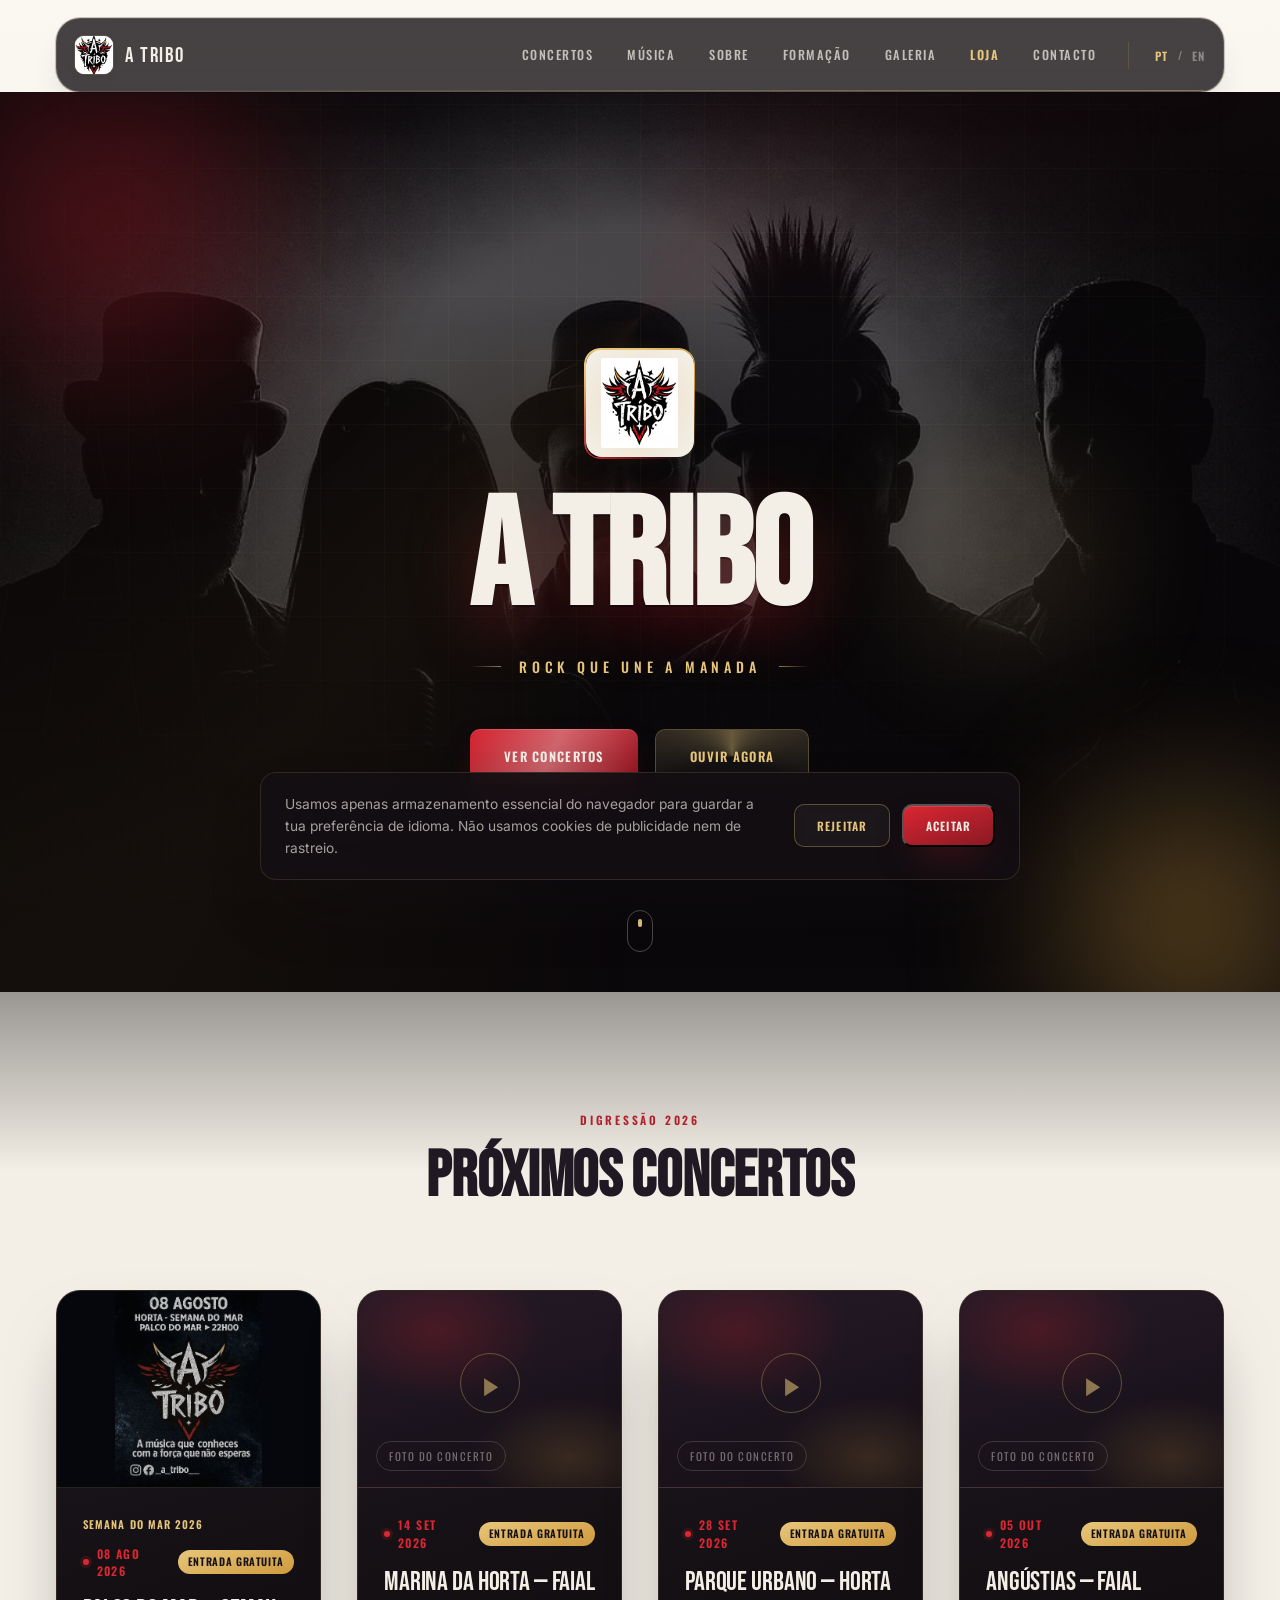
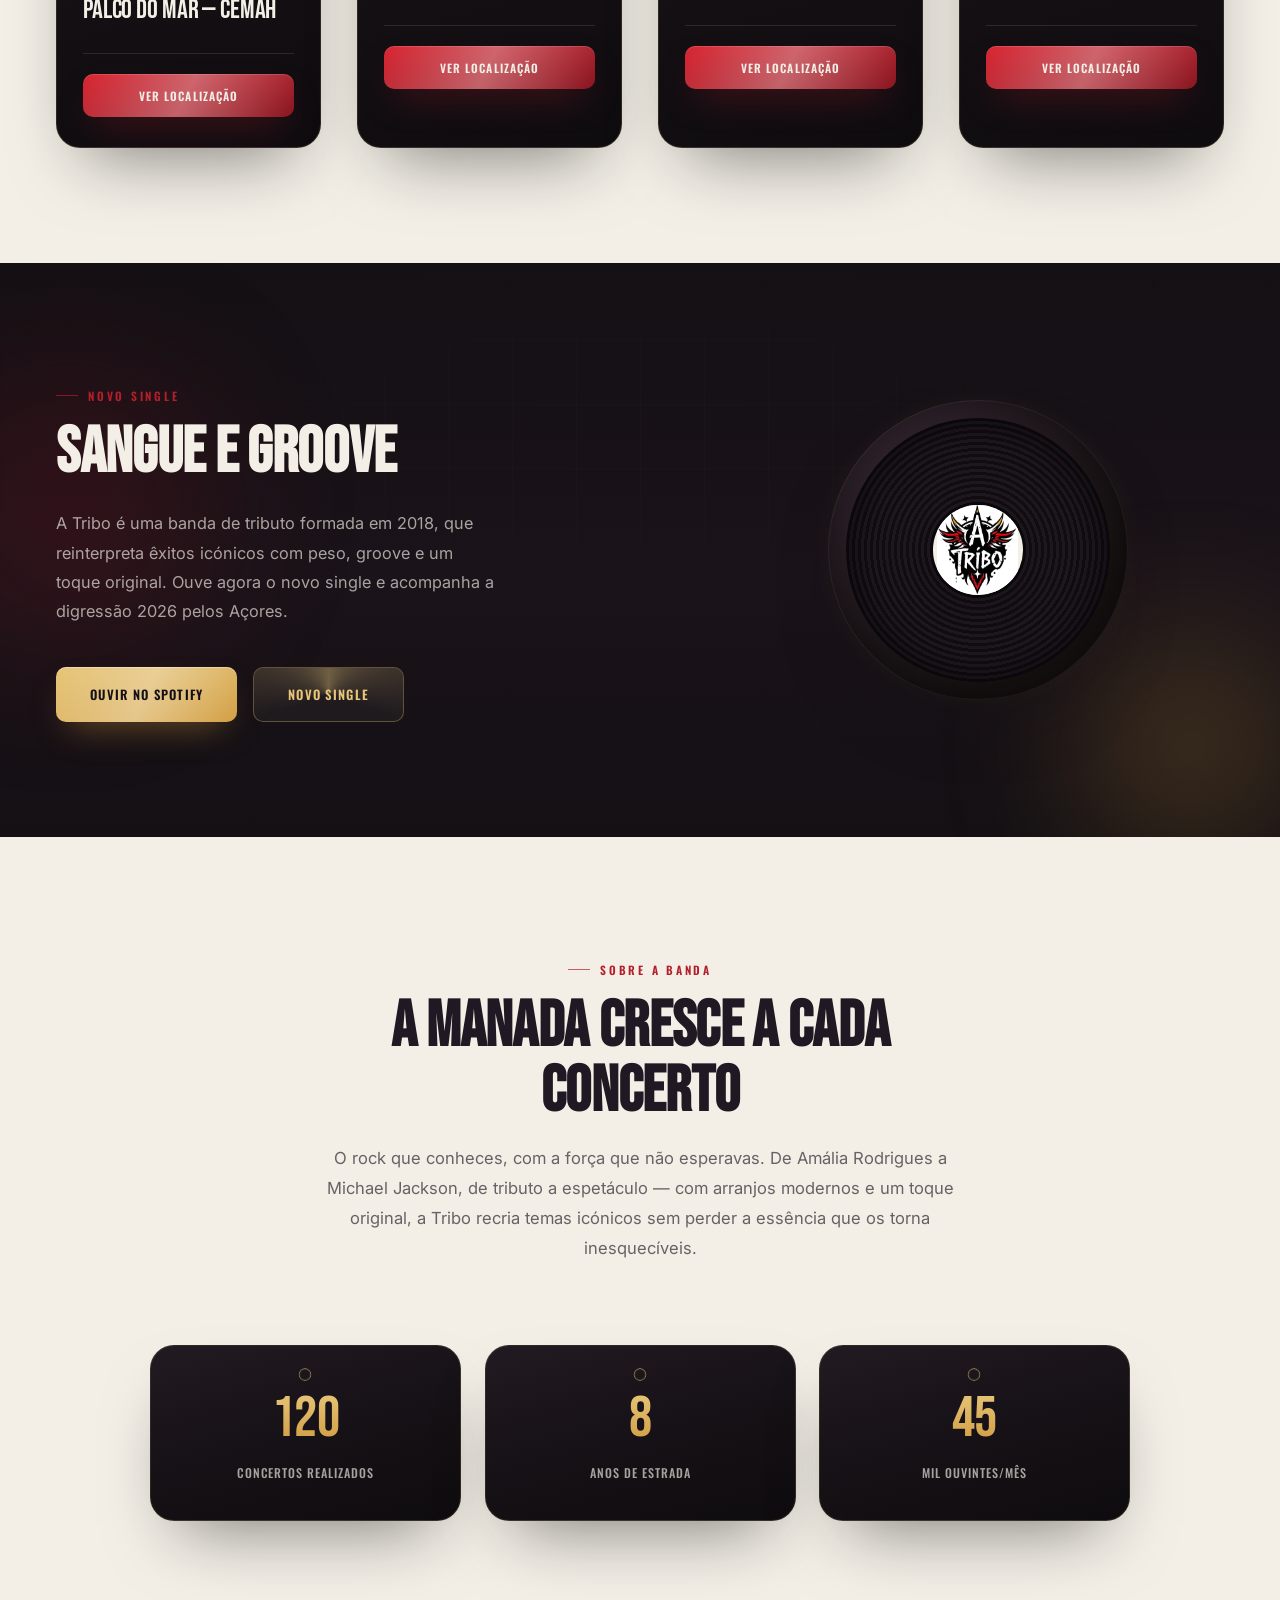
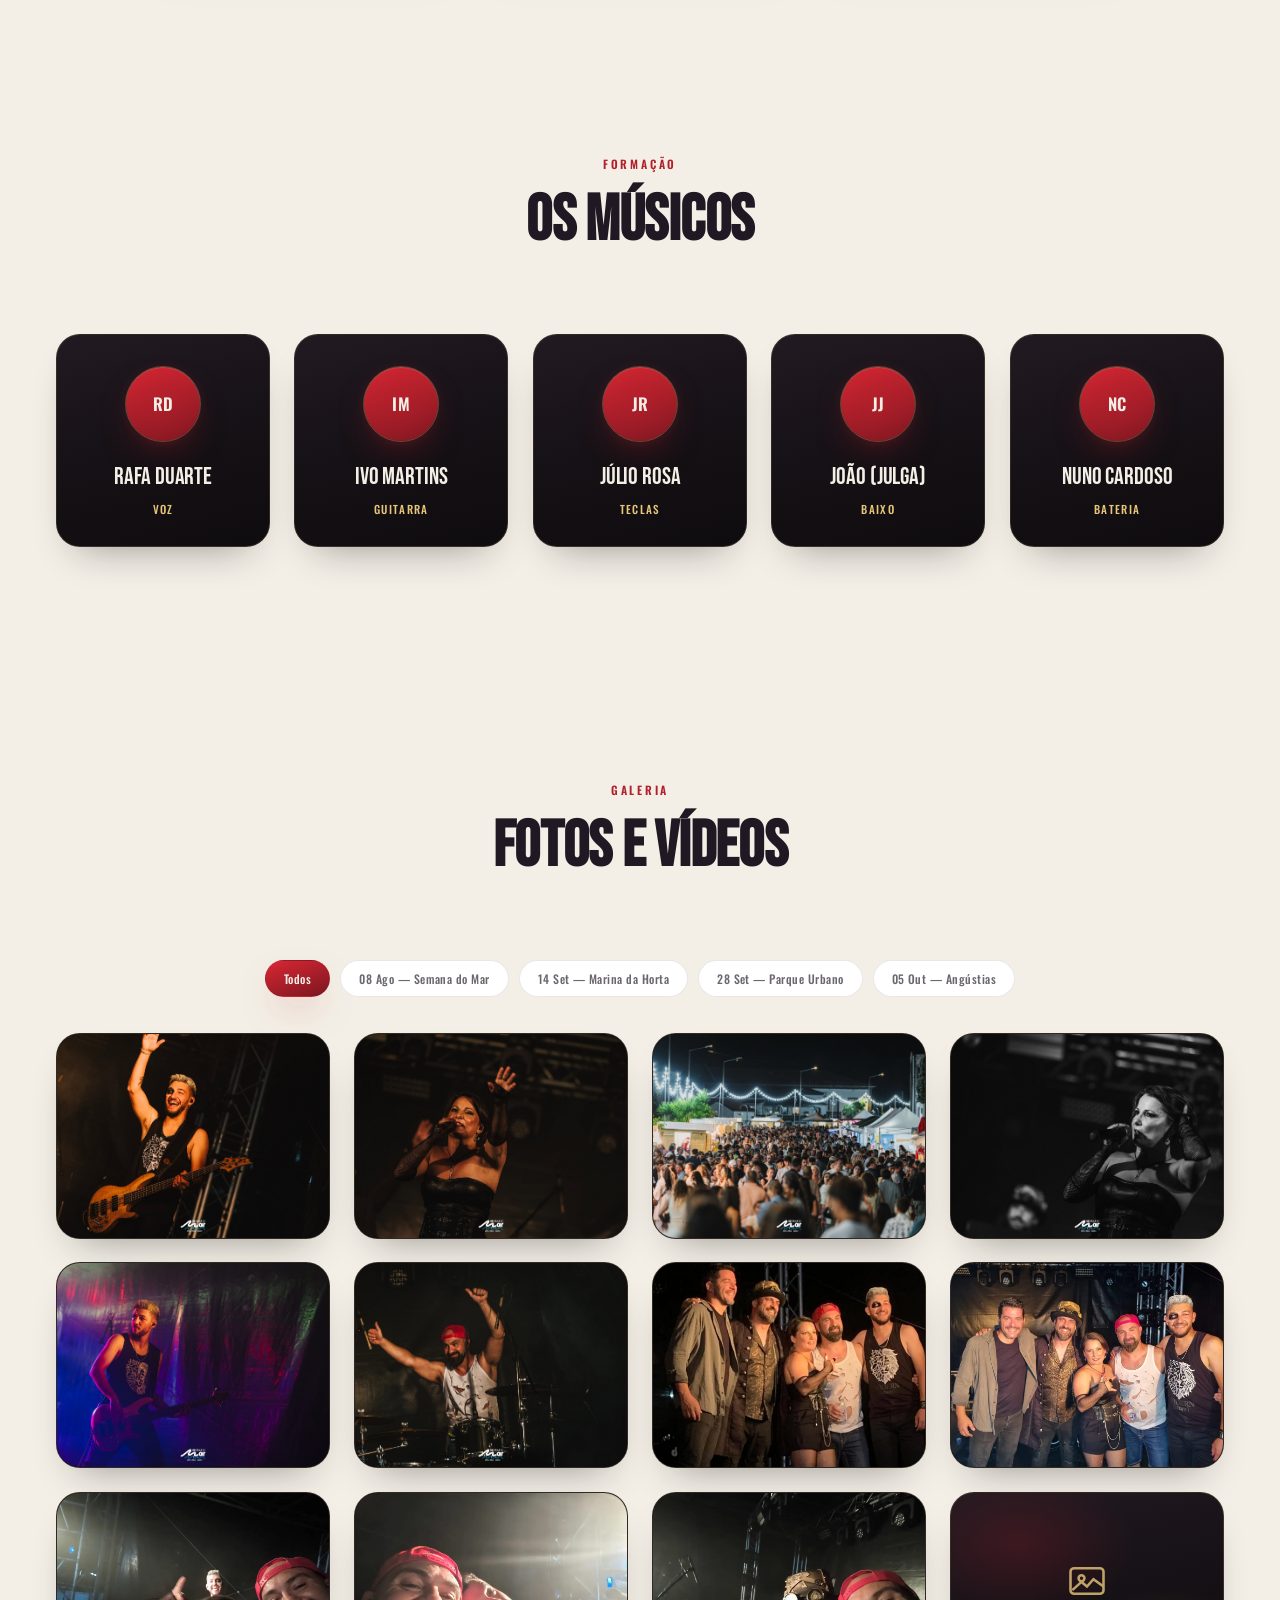
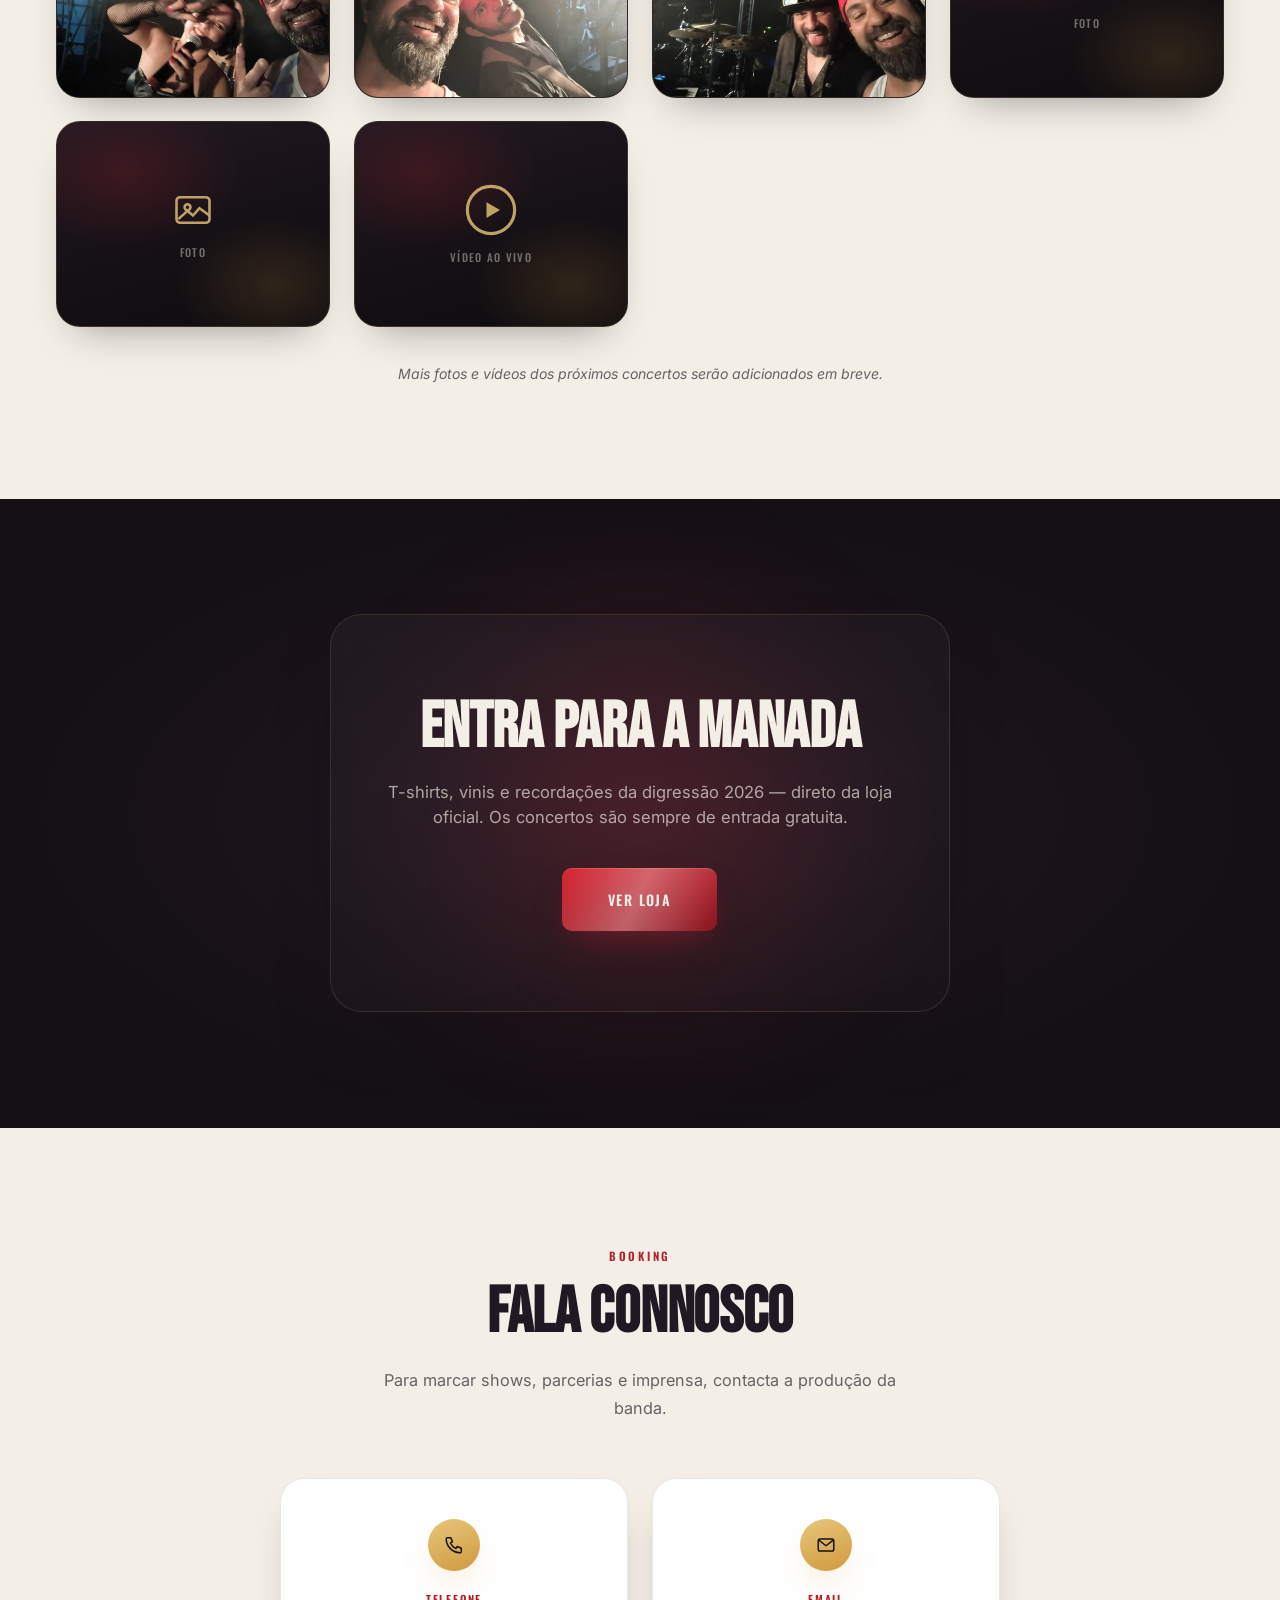
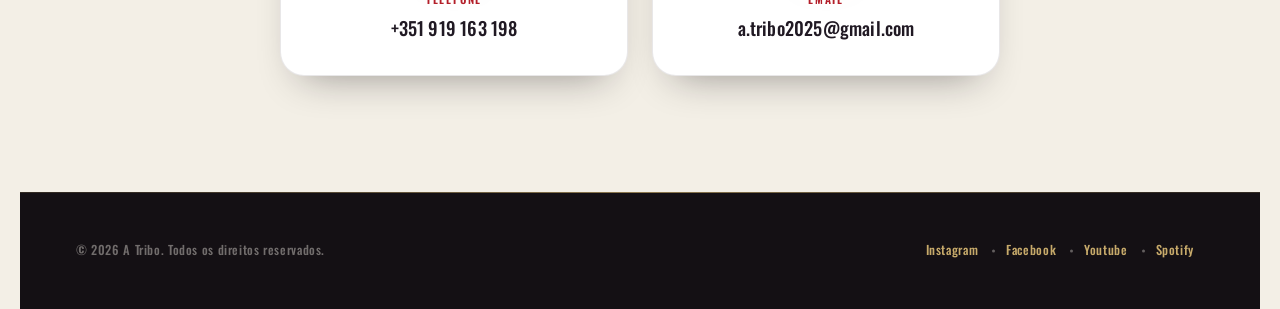
==== index.html @ 3b44be80 "Add band silhouette photo as hero background Cinematic backlit group shot layered behind the hero co" ====
<!DOCTYPE html>
<html lang="pt-PT">
<head>
<meta charset="UTF-8">
<meta name="viewport" content="width=device-width, initial-scale=1.0">
<title data-i18n="meta.title">A Tribo — Digressão 2026</title>
<link rel="preconnect" href="https://fonts.googleapis.com">
<link rel="preconnect" href="https://fonts.gstatic.com" crossorigin>
<link href="https://fonts.googleapis.com/css2?family=Bebas+Neue&family=Oswald:wght@400;500;600;700&family=Inter:wght@400;500;600&display=swap" rel="stylesheet">
<link rel="stylesheet" href="style.css">
</head>
<body>

<!-- global motion layers -->
<div class="mouse-light" id="mouseLight" aria-hidden="true"></div>
<div class="grain" aria-hidden="true"></div>

<a class="skip-link" href="#conteudo" data-i18n="skip.link">Saltar para o conteúdo</a>

<header class="nav-wrap">
  <nav class="nav glass" id="siteNav">
    <a class="nav-brand" href="#topo">
      <span class="nav-logo-frame"><img src="assets/logo.png" alt="A Tribo" class="nav-logo-img"></span>
      <span class="nav-brand-text">A TRIBO</span>
    </a>
    <div class="nav-right">
      <ul class="nav-links">
        <li><a href="#shows" data-i18n="nav.shows">Concertos</a></li>
        <li><a href="#musica" data-i18n="nav.music">Música</a></li>
        <li><a href="#sobre" data-i18n="nav.about">Sobre</a></li>
        <li><a href="#formacao" data-i18n="nav.band">Formação</a></li>
        <li><a href="#galeria" data-i18n="nav.gallery">Galeria</a></li>
        <li><a href="#loja" class="nav-loja" data-i18n="nav.shop">Loja</a></li>
        <li><a href="#contacto" data-i18n="nav.contact">Contacto</a></li>
      </ul>
      <div class="lang-switch" role="group" aria-label="Idioma / Language">
        <button type="button" class="lang-btn" data-lang="pt" aria-pressed="true">PT</button>
        <span class="lang-sep" aria-hidden="true">/</span>
        <button type="button" class="lang-btn" data-lang="en" aria-pressed="false">EN</button>
      </div>
    </div>
  </nav>
</header>

<main id="conteudo">

  <!-- HERO -->
  <section class="hero" id="topo">
    <div class="hero-bg" aria-hidden="true">
      <div class="hero-photo">
        <img src="assets/band-photo-hero.jpg" alt="">
      </div>
      <div class="orb orb-a"></div>
      <div class="orb orb-b"></div>
      <div class="orb orb-c"></div>
      <div class="hero-grid"></div>
      <div class="hero-rays"></div>
    </div>

    <div class="hero-content reveal" data-reveal="scale-blur">
      <div class="hero-logo-frame border-glow-rotating">
        <img src="assets/logo.png" alt="A Tribo" class="hero-logo-img floaty">
      </div>

      <h1 class="hero-title reveal" data-reveal="up" data-delay="1">A TRIBO</h1>
      <p class="hero-subtitle reveal" data-reveal="up" data-delay="2" data-i18n="hero.subtitle">ROCK QUE UNE A MANADA</p>

      <div class="hero-ctas reveal" data-reveal="up" data-delay="3">
        <a href="#shows" class="btn btn-primary">
          <span class="btn-label" data-i18n="hero.cta.shows">Ver Concertos</span>
          <span class="btn-shine" aria-hidden="true"></span>
        </a>
        <a href="#musica" class="btn btn-outline">
          <span class="btn-label" data-i18n="hero.cta.listen">Ouvir Agora</span>
          <span class="btn-border-anim" aria-hidden="true"></span>
        </a>
      </div>
    </div>

    <div class="scroll-cue" aria-hidden="true"><span></span></div>
  </section>

  <!-- SHOWS -->
  <section class="shows" id="shows">
    <div class="section-head reveal" data-reveal="up">
      <p class="eyebrow" data-i18n="shows.eyebrow">Digressão 2026</p>
      <h2 class="section-title" data-i18n="shows.title">Próximos Concertos</h2>
    </div>

    <div class="shows-grid">
      <article class="show-card spotlight-card border-glow-static reveal" data-reveal="up" data-delay="1">
        <div class="show-photo show-photo-poster">
          <img src="assets/gallery/cartaz-semana-do-mar.jpg" alt="Cartaz do concerto A Tribo — Semana do Mar 2026, 08 Agosto, Palco do Mar, Horta">
        </div>
        <div class="show-info">
          <p class="show-event">Semana do Mar 2026</p>
          <div class="show-meta">
            <p class="show-date" data-i18n="show0.date">08 AGO 2026</p>
            <span class="show-free" data-i18n="show.freeEntry">Entrada Gratuita</span>
          </div>
          <h3 class="show-venue">Palco do Mar — CEMAH</h3>
          <a href="#" class="btn btn-primary btn-small">
            <span class="btn-label" data-i18n="show.detailsButton">Ver Localização</span>
            <span class="btn-shine" aria-hidden="true"></span>
          </a>
        </div>
      </article>

      <article class="show-card spotlight-card border-glow-static reveal" data-reveal="up" data-delay="2">
        <div class="show-photo"><span data-i18n="show.photoLabel">Foto do Concerto</span></div>
        <div class="show-info">
          <div class="show-meta">
            <p class="show-date" data-i18n="show1.date">14 SET 2026</p>
            <span class="show-free" data-i18n="show.freeEntry">Entrada Gratuita</span>
          </div>
          <h3 class="show-venue">Marina da Horta — Faial</h3>
          <a href="#" class="btn btn-primary btn-small">
            <span class="btn-label" data-i18n="show.detailsButton">Ver Localização</span>
            <span class="btn-shine" aria-hidden="true"></span>
          </a>
        </div>
      </article>

      <article class="show-card spotlight-card border-glow-static reveal" data-reveal="up" data-delay="3">
        <div class="show-photo"><span data-i18n="show.photoLabel">Foto do Concerto</span></div>
        <div class="show-info">
          <div class="show-meta">
            <p class="show-date" data-i18n="show2.date">28 SET 2026</p>
            <span class="show-free" data-i18n="show.freeEntry">Entrada Gratuita</span>
          </div>
          <h3 class="show-venue">Parque Urbano — Horta</h3>
          <a href="#" class="btn btn-primary btn-small">
            <span class="btn-label" data-i18n="show.detailsButton">Ver Localização</span>
            <span class="btn-shine" aria-hidden="true"></span>
          </a>
        </div>
      </article>

      <article class="show-card spotlight-card border-glow-static reveal" data-reveal="up" data-delay="1">
        <div class="show-photo"><span data-i18n="show.photoLabel">Foto do Concerto</span></div>
        <div class="show-info">
          <div class="show-meta">
            <p class="show-date" data-i18n="show3.date">05 OUT 2026</p>
            <span class="show-free" data-i18n="show.freeEntry">Entrada Gratuita</span>
          </div>
          <h3 class="show-venue">Angústias — Faial</h3>
          <a href="#" class="btn btn-primary btn-small">
            <span class="btn-label" data-i18n="show.detailsButton">Ver Localização</span>
            <span class="btn-shine" aria-hidden="true"></span>
          </a>
        </div>
      </article>
    </div>
  </section>

  <!-- MÚSICA / SOBRE -->
  <section class="feature-dark" id="musica">
    <div class="feature-bg" aria-hidden="true">
      <div class="orb orb-d"></div>
      <div class="orb orb-e"></div>
      <div class="hero-grid faint"></div>
    </div>

    <div class="feature-grid">
      <div class="feature-copy reveal" data-reveal="left">
        <p class="eyebrow" data-i18n="feature.eyebrow">Novo Single</p>
        <h2 class="section-title light">Sangue e Groove</h2>
        <p class="feature-text" data-i18n="feature.text">A Tribo é uma banda de tributo formada em 2018, que reinterpreta êxitos icónicos com peso, groove e um toque original. Ouve agora o novo single e acompanha a digressão 2026 pelos Açores.</p>
        <div class="feature-ctas">
          <a href="#" class="btn btn-gold">
            <span class="btn-label" data-i18n="feature.cta.spotify">Ouvir no Spotify</span>
            <span class="btn-shine" aria-hidden="true"></span>
          </a>
          <a href="#" class="btn btn-outline">
            <span class="btn-label" data-i18n="feature.cta.single">Novo Single</span>
            <span class="btn-border-anim" aria-hidden="true"></span>
          </a>
        </div>
      </div>

      <div class="feature-visual reveal" data-reveal="right">
        <div class="vinyl-frame border-glow-rotating spotlight-card">
          <div class="vinyl" aria-hidden="true">
            <div class="vinyl-groove"></div>
            <div class="vinyl-label"><img src="assets/logo.png" alt=""></div>
          </div>
        </div>
      </div>
    </div>
  </section>

  <!-- SOBRE -->
  <section class="about" id="sobre">
    <div class="about-inner reveal" data-reveal="up">
      <p class="eyebrow" data-i18n="about.eyebrow">Sobre a banda</p>
      <h2 class="section-title" data-i18n="about.title">A manada cresce a cada concerto</h2>
      <p class="about-text" data-i18n="about.text">O rock que conheces, com a força que não esperavas. De Amália Rodrigues a Michael Jackson, de tributo a espetáculo — com arranjos modernos e um toque original, a Tribo recria temas icónicos sem perder a essência que os torna inesquecíveis.</p>
    </div>

    <div class="stats-grid">
      <div class="stat-card spotlight-card border-glow-static reveal" data-reveal="up" data-delay="1">
        <span class="stat-num" data-count="120">0</span>
        <span class="stat-label" data-i18n="stat1.label">Concertos realizados</span>
      </div>
      <div class="stat-card spotlight-card border-glow-static reveal" data-reveal="up" data-delay="2">
        <span class="stat-num" data-count="8">0</span>
        <span class="stat-label" data-i18n="stat2.label">Anos de estrada</span>
      </div>
      <div class="stat-card spotlight-card border-glow-static reveal" data-reveal="up" data-delay="3">
        <span class="stat-num" data-count="45">0</span>
        <span class="stat-label" data-i18n="stat3.label">Mil ouvintes/mês</span>
      </div>
    </div>
  </section>

  <!-- FORMAÇÃO -->
  <section class="band" id="formacao">
    <div class="section-head reveal" data-reveal="up">
      <p class="eyebrow" data-i18n="band.eyebrow">Formação</p>
      <h2 class="section-title" data-i18n="band.title">Os Músicos</h2>
    </div>

    <div class="band-grid">
      <article class="member-card spotlight-card border-glow-static reveal" data-reveal="up" data-delay="1">
        <div class="member-avatar"><span>RD</span></div>
        <h3 class="member-name">Rafa Duarte</h3>
        <p class="member-role" data-i18n="member1.role">Voz</p>
      </article>

      <article class="member-card spotlight-card border-glow-static reveal" data-reveal="up" data-delay="2">
        <div class="member-avatar"><span>IM</span></div>
        <h3 class="member-name">Ivo Martins</h3>
        <p class="member-role" data-i18n="member2.role">Guitarra</p>
      </article>

      <article class="member-card spotlight-card border-glow-static reveal" data-reveal="up" data-delay="3">
        <div class="member-avatar"><span>JR</span></div>
        <h3 class="member-name">Júlio Rosa</h3>
        <p class="member-role" data-i18n="member3.role">Teclas</p>
      </article>

      <article class="member-card spotlight-card border-glow-static reveal" data-reveal="up" data-delay="1">
        <div class="member-avatar"><span>JJ</span></div>
        <h3 class="member-name">João (Julga)</h3>
        <p class="member-role" data-i18n="member4.role">Baixo</p>
      </article>

      <article class="member-card spotlight-card border-glow-static reveal" data-reveal="up" data-delay="2">
        <div class="member-avatar"><span>NC</span></div>
        <h3 class="member-name">Nuno Cardoso</h3>
        <p class="member-role" data-i18n="member5.role">Bateria</p>
      </article>
    </div>
  </section>

  <!-- GALERIA -->
  <section class="media" id="galeria">
    <div class="section-head reveal" data-reveal="up">
      <p class="eyebrow" data-i18n="media.eyebrow">Galeria</p>
      <h2 class="section-title" data-i18n="media.title">Fotos e Vídeos</h2>
    </div>

    <div class="media-filters reveal" data-reveal="up" role="group" aria-label="Filtrar galeria">
      <button type="button" class="media-filter-btn is-active" data-filter="all" data-i18n="media.filter.all">Todos</button>
      <button type="button" class="media-filter-btn" data-filter="show0" data-i18n="media.filter.show0">08 Ago — Semana do Mar</button>
      <button type="button" class="media-filter-btn" data-filter="show1" data-i18n="media.filter.show1">14 Set — Marina da Horta</button>
      <button type="button" class="media-filter-btn" data-filter="show2" data-i18n="media.filter.show2">28 Set — Parque Urbano</button>
      <button type="button" class="media-filter-btn" data-filter="show3" data-i18n="media.filter.show3">05 Out — Angústias</button>
    </div>

    <div class="media-grid">
      <div class="media-tile media-tile-photo spotlight-card border-glow-static reveal" data-reveal="up" data-delay="1" data-show="show0">
        <img src="assets/gallery/semana-do-mar-01-baixista.jpg" alt="Baixista da Tribo ao vivo na Semana do Mar 2026" loading="lazy">
      </div>

      <div class="media-tile media-tile-photo spotlight-card border-glow-static reveal" data-reveal="up" data-delay="2" data-show="show0">
        <img src="assets/gallery/semana-do-mar-02-vocalista.jpg" alt="Vocalista da Tribo ao vivo na Semana do Mar 2026" loading="lazy">
      </div>

      <div class="media-tile media-tile-photo spotlight-card border-glow-static reveal" data-reveal="up" data-delay="3" data-show="show0">
        <img src="assets/gallery/semana-do-mar-03-publico.jpg" alt="Público na Semana do Mar 2026, Horta, Faial" loading="lazy">
      </div>

      <div class="media-tile media-tile-photo spotlight-card border-glow-static reveal" data-reveal="up" data-delay="1" data-show="show0">
        <img src="assets/gallery/semana-do-mar-04-vocalista-pb.jpg" alt="Vocalista da Tribo, preto e branco, Semana do Mar 2026" loading="lazy">
      </div>

      <div class="media-tile media-tile-photo spotlight-card border-glow-static reveal" data-reveal="up" data-delay="2" data-show="show0">
        <img src="assets/gallery/semana-do-mar-05-baixista-luzes.jpg" alt="Baixista da Tribo sob luzes coloridas, Semana do Mar 2026" loading="lazy">
      </div>

      <div class="media-tile media-tile-photo spotlight-card border-glow-static reveal" data-reveal="up" data-delay="3" data-show="show0">
        <img src="assets/gallery/semana-do-mar-06-baterista.jpg" alt="Baterista da Tribo ao vivo na Semana do Mar 2026" loading="lazy">
      </div>

      <div class="media-tile media-tile-photo spotlight-card border-glow-static reveal" data-reveal="up" data-delay="1" data-show="show0">
        <img src="assets/gallery/semana-do-mar-07-grupo-1.jpg" alt="A Tribo em grupo no palco, Semana do Mar 2026" loading="lazy">
      </div>

      <div class="media-tile media-tile-photo spotlight-card border-glow-static reveal" data-reveal="up" data-delay="2" data-show="show0">
        <img src="assets/gallery/semana-do-mar-08-grupo-2.jpg" alt="A Tribo em grupo nos bastidores, Semana do Mar 2026" loading="lazy">
      </div>

      <div class="media-tile media-tile-photo spotlight-card border-glow-static reveal" data-reveal="up" data-delay="3" data-show="show0">
        <img src="assets/gallery/semana-do-mar-09-selfie-vocal.jpg" alt="Selfie com a vocalista da Tribo, Semana do Mar 2026" loading="lazy">
      </div>

      <div class="media-tile media-tile-photo spotlight-card border-glow-static reveal" data-reveal="up" data-delay="1" data-show="show0">
        <img src="assets/gallery/semana-do-mar-10-bastidores-1.jpg" alt="Bastidores da Tribo, Semana do Mar 2026" loading="lazy">
      </div>

      <div class="media-tile media-tile-photo spotlight-card border-glow-static reveal" data-reveal="up" data-delay="2" data-show="show0">
        <img src="assets/gallery/semana-do-mar-11-bastidores-2.jpg" alt="Bastidores da Tribo, Semana do Mar 2026" loading="lazy">
      </div>

      <div class="media-tile spotlight-card border-glow-static reveal" data-reveal="up" data-delay="3" data-show="show1">
        <div class="media-icon" aria-hidden="true">
          <svg viewBox="0 0 24 24" fill="none" stroke="currentColor" stroke-width="1.4"><rect x="3" y="5" width="18" height="14" rx="2"/><circle cx="9" cy="10.5" r="1.6"/><path d="m4 17 5-4.5 3 2.5 3.5-4L21 15"/></svg>
        </div>
        <span class="media-label" data-i18n="media.photoLabel">Foto</span>
      </div>

      <div class="media-tile spotlight-card border-glow-static reveal" data-reveal="up" data-delay="1" data-show="show2">
        <div class="media-icon" aria-hidden="true">
          <svg viewBox="0 0 24 24" fill="none" stroke="currentColor" stroke-width="1.4"><rect x="3" y="5" width="18" height="14" rx="2"/><circle cx="9" cy="10.5" r="1.6"/><path d="m4 17 5-4.5 3 2.5 3.5-4L21 15"/></svg>
        </div>
        <span class="media-label" data-i18n="media.photoLabel">Foto</span>
      </div>

      <div class="media-tile media-tile-video spotlight-card border-glow-static reveal" data-reveal="up" data-delay="2" data-show="show3">
        <div class="media-icon" aria-hidden="true">
          <svg viewBox="0 0 24 24" fill="none"><circle cx="12" cy="12" r="10.5" stroke="currentColor" stroke-width="1.4"/><path d="M10 8.5v7l6-3.5-6-3.5z" fill="currentColor"/></svg>
        </div>
        <span class="media-label" data-i18n="media.videoLabel">Vídeo ao vivo</span>
      </div>
    </div>

    <p class="media-empty" data-i18n="media.empty" hidden>Ainda não há fotos ou vídeos nesta categoria.</p>
    <p class="media-hint" data-i18n="media.hint">Espaço reservado para fotos e vídeos dos concertos — conteúdo a adicionar em breve.</p>
  </section>

  <div class="lightbox" id="lightbox" role="dialog" aria-modal="true" aria-label="Foto ampliada" hidden>
    <button type="button" class="lightbox-close" id="lightboxClose" data-i18n-aria="lightbox.close" aria-label="Fechar">
      <svg viewBox="0 0 24 24" fill="none" stroke="currentColor" stroke-width="1.8" stroke-linecap="round"><path d="M5 5l14 14M19 5L5 19"/></svg>
    </button>
    <button type="button" class="lightbox-nav lightbox-prev" id="lightboxPrev" data-i18n-aria="lightbox.prev" aria-label="Foto anterior">
      <svg viewBox="0 0 24 24" fill="none" stroke="currentColor" stroke-width="1.8" stroke-linecap="round" stroke-linejoin="round"><path d="M15 5l-7 7 7 7"/></svg>
    </button>
    <div class="lightbox-frame">
      <img src="" alt="" id="lightboxImg">
      <p class="lightbox-caption" id="lightboxCaption"></p>
    </div>
    <button type="button" class="lightbox-nav lightbox-next" id="lightboxNext" data-i18n-aria="lightbox.next" aria-label="Foto seguinte">
      <svg viewBox="0 0 24 24" fill="none" stroke="currentColor" stroke-width="1.8" stroke-linecap="round" stroke-linejoin="round"><path d="M9 5l7 7-7 7"/></svg>
    </button>
  </div>

  <!-- LOJA / CTA final -->
  <section class="cta-final" id="loja">
    <div class="cta-bg" aria-hidden="true">
      <div class="orb orb-f"></div>
    </div>
    <div class="cta-content reveal" data-reveal="scale-blur">
      <h2 class="section-title light" data-i18n="cta.title">Entra para a manada</h2>
      <p class="cta-text" data-i18n="cta.text">T-shirts, vinis e recordações da digressão 2026 — direto da loja oficial. Os concertos são sempre de entrada gratuita.</p>
      <a href="#" class="btn btn-primary btn-large">
        <span class="btn-label" data-i18n="cta.button">Ver Loja</span>
        <span class="btn-shine" aria-hidden="true"></span>
      </a>
    </div>
  </section>

  <!-- CONTACTO / BOOKING -->
  <section class="contact" id="contacto">
    <div class="contact-inner reveal" data-reveal="up">
      <p class="eyebrow" data-i18n="contact.eyebrow">Booking</p>
      <h2 class="section-title" data-i18n="contact.title">Fala connosco</h2>
      <p class="contact-text" data-i18n="contact.text">Para marcar shows, parcerias e imprensa, contacta a produção da banda.</p>
    </div>

    <div class="contact-grid">
      <a href="tel:+351919163198" class="contact-card spotlight-card border-glow-static reveal" data-reveal="up" data-delay="1">
        <span class="contact-icon" aria-hidden="true">
          <svg viewBox="0 0 24 24" fill="none" stroke="currentColor" stroke-width="1.6" stroke-linecap="round" stroke-linejoin="round"><path d="M5 4h3.5l1.8 4.3-2.2 1.6a11.5 11.5 0 0 0 5.9 5.9l1.6-2.2L20 15.5V19a1.5 1.5 0 0 1-1.6 1.5A15.5 15.5 0 0 1 3.5 5.6 1.5 1.5 0 0 1 5 4z"/></svg>
        </span>
        <span class="contact-label" data-i18n="contact.phoneLabel">Telefone</span>
        <span class="contact-value">+351 919 163 198</span>
      </a>

      <a href="mailto:a.tribo2025@gmail.com" class="contact-card spotlight-card border-glow-static reveal" data-reveal="up" data-delay="2">
        <span class="contact-icon" aria-hidden="true">
          <svg viewBox="0 0 24 24" fill="none" stroke="currentColor" stroke-width="1.6" stroke-linecap="round" stroke-linejoin="round"><rect x="3.5" y="5.5" width="17" height="13" rx="2"/><path d="m4.5 7 7.5 5.8L19.5 7"/></svg>
        </span>
        <span class="contact-label" data-i18n="contact.emailLabel">Email</span>
        <span class="contact-value">a.tribo2025@gmail.com</span>
      </a>
    </div>
  </section>

</main>

<footer class="site-footer">
  <p data-i18n="footer.rights">© 2026 A Tribo. Todos os direitos reservados.</p>
  <div class="footer-links">
    <a href="https://www.instagram.com/_a_tribo__/" target="_blank" rel="noopener noreferrer">Instagram</a>
    <a href="https://www.facebook.com/profile.php?id=61577546608169" target="_blank" rel="noopener noreferrer">Facebook</a>
    <a href="#">Youtube</a>
    <a href="#">Spotify</a>
  </div>
</footer>

<div class="cookie-banner" id="cookieBanner" role="dialog" aria-live="polite" aria-label="Cookies" hidden>
  <p class="cookie-text" data-i18n="cookie.text">Usamos apenas armazenamento essencial do navegador para guardar a tua preferência de idioma. Não usamos cookies de publicidade nem de rastreio.</p>
  <div class="cookie-actions">
    <button type="button" class="btn btn-outline cookie-btn cookie-reject" data-i18n="cookie.reject">Rejeitar</button>
    <button type="button" class="btn btn-primary cookie-btn cookie-accept" data-i18n="cookie.accept">Aceitar</button>
  </div>
</div>

<script src="script.js"></script>
</body>
</html>
---- style.css ----
/* ============================================================
   A TRIBO — design tokens
   Direção visual: rock premium editorial — tensão tipográfica,
   superfícies em camadas, paleta de marca aplicada com critério.
   ============================================================ */
:root{
  /* brand */
  --preto-tinta: #141014;
  --preto-tinta-2: #1b141b;
  --preto-tinta-3: #221a22;
  --vermelho-sangue: #B31F2A;
  --vermelho-sangue-2: #d92733;
  --vermelho-escuro: #7A1620;
  --dourado: #CF9A3E;
  --dourado-claro: #E7C67A;
  --branco-osso: #F3EFE6;
  --branco-osso-2: #FBF8F2;

  /* surfaces */
  --ink: #17111a;
  --ink-soft: rgba(243,239,230,.66);
  --ink-faint: rgba(243,239,230,.42);
  --paper: var(--branco-osso);
  --paper-card: #FFFFFF;
  --paper-ink: #201923;
  --paper-ink-soft: rgba(32,25,35,.66);
  --hairline-dark: rgba(231,198,122,.14);
  --hairline-light: rgba(32,25,35,.10);

  /* type */
  --font-display: 'Bebas Neue', sans-serif;
  --font-support: 'Oswald', sans-serif;
  --font-text: 'Inter', sans-serif;

  /* spacing scale */
  --sp-1: .5rem;
  --sp-2: .875rem;
  --sp-3: 1.5rem;
  --sp-4: 2.25rem;
  --sp-5: 3.5rem;
  --sp-6: 5rem;
  --sp-7: clamp(4.5rem, 9vw, 8rem);
  --container: 1240px;
  --gutter: clamp(20px, 5vw, 56px);

  /* radius */
  --r-sm: 10px;
  --r-md: 16px;
  --r-lg: 24px;
  --r-xl: 32px;

  /* shadow */
  --shadow-sm: 0 2px 10px -4px rgba(20,16,20,.25);
  --shadow-md: 0 20px 40px -22px rgba(20,16,20,.45);
  --shadow-lg: 0 34px 70px -30px rgba(20,16,20,.55);
  --shadow-red: 0 16px 36px -14px rgba(179,31,42,.55);
  --shadow-gold: 0 16px 34px -14px rgba(207,154,62,.5);

  --mx: 50%;
  --my: 50%;
  --ease-premium: cubic-bezier(.16,.84,.44,1);
  --ease-out: cubic-bezier(.22,1,.36,1);
}

*{ box-sizing: border-box; }
html{ scroll-behavior: smooth; }

body{
  margin: 0;
  background: linear-gradient(180deg, var(--branco-osso-2), var(--branco-osso) 8%, var(--branco-osso) 100%);
  color: var(--paper-ink);
  font-family: var(--font-text);
  font-size: 16.5px;
  line-height: 1.5;
  overflow-x: hidden;
  position: relative;
  -webkit-font-smoothing: antialiased;
}

img{ max-width: 100%; display: block; }

.skip-link{
  position: absolute; left: -999px; top: 0;
  background: var(--dourado); color: var(--preto-tinta);
  padding: .6rem 1rem; z-index: 999; border-radius: 0 0 8px 0;
  font-family: var(--font-support); font-size: .85rem; letter-spacing: .04em;
}
.skip-link:focus{ left: 0; top: 0; }

/* ============================================================
   Global mouse-following light (desktop only)
   ============================================================ */
.mouse-light{
  position: fixed;
  inset: 0;
  pointer-events: none;
  z-index: 2;
  background: radial-gradient(560px circle at var(--mx) var(--my),
    rgba(207,154,62,0.08), rgba(179,31,42,0.04) 42%, transparent 70%);
  opacity: 0;
  transition: opacity .5s ease;
  mix-blend-mode: screen;
}
.mouse-light.active{ opacity: 1; }

.grain{
  position: fixed; inset:0; z-index: 1; pointer-events:none;
  opacity: .02;
  background-image: url("data:image/svg+xml,%3Csvg xmlns='http://www.w3.org/2000/svg' width='120' height='120'%3E%3Cfilter id='n'%3E%3CfeTurbulence type='fractalNoise' baseFrequency='0.9' numOctaves='2' stitchTiles='stitch'/%3E%3C/filter%3E%3Crect width='100%25' height='100%25' filter='url(%23n)'/%3E%3C/svg%3E");
  mix-blend-mode: overlay;
}

/* ============================================================
   Nav
   ============================================================ */
.nav-wrap{
  position: sticky; top: 0; z-index: 50;
  padding: 18px var(--gutter) 0;
}
.glass{
  background: rgba(19,15,19,0.78);
  backdrop-filter: blur(20px) saturate(160%);
  -webkit-backdrop-filter: blur(20px) saturate(160%);
  border: 1px solid var(--hairline-dark);
}
.nav{
  max-width: var(--container);
  margin: 0 auto;
  display: flex;
  align-items: center;
  justify-content: space-between;
  padding: 13px 14px 13px 14px;
  border-radius: var(--r-lg);
  position: relative;
  overflow: hidden;
  box-shadow: var(--shadow-md), 0 0 0 1px rgba(0,0,0,.2);
  transition: transform .5s var(--ease-out);
  transform-origin: top center;
}
.nav::before{
  content:"";
  position:absolute; left:0; right:0; bottom:0; height:1px;
  background: linear-gradient(90deg, transparent, var(--dourado-claro), transparent);
  background-size: 200% 100%;
  animation: sheen-line 7s linear infinite;
  opacity: .4;
}
@keyframes sheen-line{ to{ background-position: -200% 0; } }

.nav-brand{
  display: flex; align-items: center; gap: 12px;
  text-decoration: none; color: var(--branco-osso);
  padding: 4px 6px 4px 4px;
}
.nav-logo-frame{
  width: 38px; height: 38px; border-radius: 9px; overflow: hidden;
  background: var(--branco-osso);
  display:flex; align-items:center; justify-content:center;
  flex-shrink: 0;
  box-shadow: 0 0 0 1px var(--hairline-dark), var(--shadow-sm);
}
.nav-logo-img{ width: 100%; height: 100%; object-fit: cover; }
.nav-brand-text{
  font-family: var(--font-display);
  letter-spacing: .09em;
  font-size: 1.3rem;
  padding-top: .1em;
}
.nav-right{
  display: flex; align-items: center;
}
.nav-links{
  list-style: none; display: flex; gap: 34px;
  margin: 0; padding: 0 10px 0 0;
  font-family: var(--font-support);
  font-weight: 500;
  font-size: .78rem;
  letter-spacing: .12em;
  text-transform: uppercase;
}
.nav-links a{
  color: var(--branco-osso);
  text-decoration: none;
  position: relative;
  padding-bottom: 5px;
  opacity: .72;
  transition: opacity .3s var(--ease-premium), color .3s;
}
.nav-links a::after{
  content:"";
  position:absolute; left:50%; bottom:0; height:1px; width:0;
  background: var(--dourado-claro);
  transition: width .35s var(--ease-out), left .35s var(--ease-out);
}
.nav-links a:hover{ opacity: 1; }
.nav-links a:hover::after{ width: 100%; left: 0; }
.nav-loja{ color: var(--dourado-claro) !important; opacity: 1 !important; font-weight: 600; }

.lang-switch{
  display: flex; align-items: center; gap: 6px;
  margin-left: 22px; padding-left: 22px;
  border-left: 1px solid var(--hairline-dark);
  font-family: var(--font-support);
}
.lang-sep{ color: var(--ink-faint); font-size: .7rem; }
.lang-btn{
  background: none; border: none; cursor: pointer;
  color: var(--ink-faint);
  font-family: var(--font-support);
  font-weight: 600;
  font-size: .72rem;
  letter-spacing: .08em;
  padding: 5px 4px;
  transition: color .25s ease;
}
.lang-btn:hover{ color: var(--branco-osso); }
.lang-btn[aria-pressed="true"]{ color: var(--dourado-claro); }

/* ============================================================
   Section shell
   ============================================================ */
section{ position: relative; padding: var(--sp-7) var(--gutter); }

.eyebrow{
  font-family: var(--font-support);
  font-weight: 600;
  color: var(--vermelho-sangue);
  text-transform: uppercase;
  letter-spacing: .24em;
  font-size: .72rem;
  margin: 0 0 16px;
  display: inline-flex;
  align-items: center;
  gap: 10px;
}
.eyebrow::before{
  content: "";
  width: 22px; height: 1.5px;
  background: currentColor;
  display: inline-block;
  opacity: .7;
}
.section-title.light + .eyebrow,
.eyebrow{ }

.section-title{
  font-family: var(--font-display);
  font-size: clamp(2.6rem, 5.2vw, 4rem);
  letter-spacing: -.005em;
  line-height: 1.02;
  margin: 0 0 20px;
  color: var(--paper-ink);
}
.section-title.light{ color: var(--branco-osso); }
.section-head{ text-align: center; max-width: 640px; margin: 0 auto var(--sp-6); }
.section-head .eyebrow{ justify-content: center; }
.section-head .eyebrow::before{ display: none; }

/* ============================================================
   HERO
   ============================================================ */
.hero{
  min-height: 100svh;
  display: flex; align-items: center; justify-content: center;
  text-align: center;
  background:
    radial-gradient(ellipse 70% 55% at 50% 8%, #2a1e2a 0%, transparent 60%),
    radial-gradient(ellipse 90% 70% at 50% 100%, #1c1420 0%, transparent 55%),
    linear-gradient(180deg, var(--preto-tinta) 0%, #0f0c10 100%);
  overflow: hidden;
  padding: 168px var(--gutter) 120px;
}
.hero-bg{ position: absolute; inset: 0; z-index: 0; overflow: hidden; }

.hero-photo{
  position: absolute; inset: 0;
  z-index: 0;
}
.hero-photo img{
  width: 100%; height: 100%;
  object-fit: cover;
  object-position: 50% 25%;
  opacity: .58;
  filter: contrast(1.08) brightness(.95);
}
.hero-photo::after{
  content: "";
  position: absolute; inset: 0;
  background:
    radial-gradient(ellipse 65% 60% at 50% 46%, rgba(10,8,10,.82) 0%, rgba(10,8,10,.5) 48%, rgba(10,8,10,.2) 75%, rgba(10,8,10,.55) 100%),
    linear-gradient(180deg, rgba(10,8,10,.55) 0%, transparent 22%, transparent 68%, rgba(10,8,10,.85) 100%);
}

/* giant watermark echo of the wordmark for editorial depth */
.hero-bg::before{
  content: "A TRIBO";
  position: absolute;
  left: 50%; top: 52%;
  transform: translate(-50%, -50%);
  font-family: var(--font-display);
  font-size: min(46vw, 620px);
  line-height: 1;
  letter-spacing: -.01em;
  color: transparent;
  -webkit-text-stroke: 1px rgba(231,198,122,.05);
  white-space: nowrap;
  pointer-events: none;
  z-index: 0;
}

.hero-grid{
  position: absolute; inset: -20%;
  background-image:
    linear-gradient(rgba(231,198,122,.05) 1px, transparent 1px),
    linear-gradient(90deg, rgba(231,198,122,.05) 1px, transparent 1px);
  background-size: 64px 64px;
  mask-image: radial-gradient(ellipse 60% 50% at 50% 35%, black, transparent 78%);
  animation: grid-drift 34s linear infinite;
}
.hero-grid.faint{ opacity: .45; }
@keyframes grid-drift{
  from{ background-position: 0 0, 0 0; }
  to{ background-position: 64px 128px, 64px 128px; }
}

.hero-rays{
  position: absolute; inset: 0;
  background: conic-gradient(from 0deg at 50% 25%,
    transparent 0deg, rgba(179,31,42,.07) 40deg, transparent 90deg,
    transparent 180deg, rgba(207,154,62,.07) 220deg, transparent 270deg, transparent 360deg);
  animation: rays-spin 46s linear infinite;
  opacity: .8;
}
@keyframes rays-spin{ to{ transform: rotate(360deg); } }

.orb{
  position: absolute;
  border-radius: 50%;
  filter: blur(70px);
  opacity: .5;
  will-change: transform;
}
.orb-a{ width: 460px; height: 460px; background: radial-gradient(circle, var(--vermelho-sangue), transparent 70%);
  top: -100px; left: -120px; animation: float-a 18s ease-in-out infinite; }
.orb-b{ width: 380px; height: 380px; background: radial-gradient(circle, var(--dourado), transparent 70%);
  bottom: -120px; right: -100px; animation: float-b 22s ease-in-out infinite; }
.orb-c{ width: 240px; height: 240px; background: radial-gradient(circle, var(--dourado-claro), transparent 70%);
  top: 38%; right: 12%; animation: float-c 15s ease-in-out infinite; opacity: .3; }

@keyframes float-a{
  0%,100%{ transform: translate(0,0) scale(1); }
  50%{ transform: translate(40px, 60px) scale(1.1); }
}
@keyframes float-b{
  0%,100%{ transform: translate(0,0) scale(1); }
  50%{ transform: translate(-50px,-40px) scale(1.15); }
}
@keyframes float-c{
  0%,100%{ transform: translate(0,0); }
  50%{ transform: translate(-30px, 40px); }
}

.hero-content{ position: relative; z-index: 2; max-width: 680px; }

.hero-logo-frame{
  width: 108px; height: 108px;
  margin: 0 auto 36px;
  border-radius: var(--r-md);
  background: var(--branco-osso);
  padding: 9px;
  position: relative;
  box-shadow: var(--shadow-lg);
}
.hero-logo-img{ width: 100%; height: 100%; object-fit: contain; border-radius: 9px; }
.floaty{ animation: floaty 6.5s ease-in-out infinite; }
@keyframes floaty{
  0%,100%{ transform: translateY(0) rotate(0deg); }
  50%{ transform: translateY(-9px) rotate(-1deg); }
}

.hero-title{
  font-family: var(--font-display);
  font-size: clamp(4.4rem, 13.5vw, 9.5rem);
  color: var(--branco-osso);
  letter-spacing: -.01em;
  line-height: .88;
  margin: 0 0 22px;
  text-shadow: 0 2px 0 rgba(0,0,0,.3), 0 30px 60px rgba(179,31,42,.3), 0 0 90px rgba(207,154,62,.12);
}
.hero-subtitle{
  font-family: var(--font-support);
  font-weight: 500;
  color: var(--dourado-claro);
  letter-spacing: .34em;
  text-transform: uppercase;
  font-size: .88rem;
  margin: 0 0 52px;
  display: inline-flex;
  align-items: center;
  gap: 18px;
}
.hero-subtitle::before,
.hero-subtitle::after{
  content: "";
  width: 30px; height: 1px;
  background: linear-gradient(90deg, transparent, var(--dourado-claro));
  opacity: .6;
}
.hero-subtitle::after{ background: linear-gradient(90deg, var(--dourado-claro), transparent); }

.hero-ctas{
  display: flex; gap: 18px; justify-content: center; flex-wrap: wrap;
}

.scroll-cue{
  position: absolute; bottom: 40px; left: 50%; transform: translateX(-50%);
  width: 26px; height: 42px; border: 1.5px solid rgba(243,239,230,.28);
  border-radius: 20px; z-index: 2;
}
.scroll-cue span{
  position: absolute; top: 8px; left: 50%; width: 4px; height: 8px;
  background: var(--dourado-claro); border-radius: 2px;
  transform: translateX(-50%);
  animation: cue-drop 1.9s ease-in-out infinite;
}
@keyframes cue-drop{
  0%{ opacity: 1; top: 8px; }
  70%{ opacity: 0; }
  100%{ opacity: 0; top: 22px; }
}

/* ============================================================
   Buttons — premium hierarchy
   ============================================================ */
.btn{
  position: relative;
  display: inline-flex; align-items: center; justify-content: center;
  font-family: var(--font-support);
  font-weight: 600;
  text-transform: uppercase;
  letter-spacing: .1em;
  font-size: .8rem;
  text-decoration: none;
  padding: 17px 34px;
  border-radius: var(--r-sm);
  overflow: hidden;
  isolation: isolate;
  transition: transform .4s var(--ease-out), box-shadow .4s var(--ease-out), filter .3s ease, background-color .3s ease;
  will-change: transform;
}
.btn:hover{ transform: translateY(-3px); filter: brightness(1.06); }
.btn:active{ transform: translateY(-1px) scale(.99); }
.btn-label{ position: relative; z-index: 2; }

.btn-primary{
  background: linear-gradient(160deg, var(--vermelho-sangue-2), var(--vermelho-escuro) 120%);
  color: var(--branco-osso);
  box-shadow: var(--shadow-red), inset 0 1px 0 rgba(255,255,255,.14);
}
.btn-primary:hover{ box-shadow: 0 22px 46px -14px rgba(179,31,42,.7), inset 0 1px 0 rgba(255,255,255,.18); }

.btn-gold{
  background: linear-gradient(160deg, var(--dourado-claro), var(--dourado) 120%);
  color: var(--preto-tinta);
  box-shadow: var(--shadow-gold), inset 0 1px 0 rgba(255,255,255,.35);
}
.btn-gold:hover{ box-shadow: 0 22px 44px -14px rgba(207,154,62,.65), inset 0 1px 0 rgba(255,255,255,.4); }

.btn-outline{
  background: rgba(243,239,230,.04);
  color: var(--dourado-claro);
  border: 1px solid rgba(231,198,122,.32);
  backdrop-filter: blur(6px);
}
.btn-outline:hover{ color: var(--preto-tinta); background: var(--dourado-claro); border-color: var(--dourado-claro); }

.btn-small{ padding: 13px 20px; font-size: .72rem; width: 100%; margin-top: 20px; letter-spacing: .09em; }
.btn-large{ padding: 21px 46px; font-size: .88rem; }

.btn-shine{
  position: absolute; inset: 0; z-index: 1;
  background: linear-gradient(115deg, transparent 20%, rgba(255,255,255,.3) 40%, transparent 60%);
  background-size: 250% 100%;
  background-position: 200% 0;
  animation: btn-sheen 3.6s ease-in-out infinite;
}
@keyframes btn-sheen{
  0%{ background-position: 200% 0; }
  55%,100%{ background-position: -60% 0; }
}

.btn-border-anim{
  position: absolute; inset: -1px; z-index: -1; border-radius: inherit;
  background: conic-gradient(from 0deg, var(--dourado-claro), transparent 30%, transparent 70%, var(--dourado-claro));
  animation: spin 4.5s linear infinite;
  opacity: .4;
}
@keyframes spin{ to{ transform: rotate(360deg); } }

/* ============================================================
   Animated borders — refined, brand-only palette
   ============================================================ */
.border-glow-rotating{
  position: relative;
  isolation: isolate;
}
.border-glow-rotating::before{
  content: "";
  position: absolute;
  inset: -1.5px;
  z-index: -1;
  border-radius: inherit;
  padding: 1.5px;
  background: conic-gradient(from 0deg,
    var(--dourado-claro) 0deg,
    var(--dourado) 70deg,
    transparent 140deg,
    var(--vermelho-sangue) 220deg,
    var(--dourado-claro) 300deg,
    var(--dourado-claro) 360deg);
  -webkit-mask: linear-gradient(#000 0 0) content-box, linear-gradient(#000 0 0);
  -webkit-mask-composite: xor;
  mask-composite: exclude;
  animation: border-rotate 6.5s linear infinite;
}
.border-glow-rotating::after{
  content:"";
  position: absolute; inset: -14px; z-index: -2; border-radius: inherit;
  background: radial-gradient(ellipse at center, rgba(207,154,62,.22), transparent 70%);
  animation: glow-pulse 4s ease-in-out infinite;
}
@keyframes border-rotate{ to{ transform: rotate(360deg); } }
@keyframes glow-pulse{
  0%,100%{ opacity: .35; transform: scale(1); }
  50%{ opacity: .65; transform: scale(1.05); }
}

.border-glow-static{
  position: relative; isolation: isolate;
}
.border-glow-static::before{
  content:"";
  position: absolute; inset: 0; z-index: -1; border-radius: inherit; padding: 1px;
  background: linear-gradient(120deg,
    rgba(231,198,122,.1), var(--dourado-claro) 22%, rgba(231,198,122,.08) 45%,
    rgba(231,198,122,.1) 65%, var(--dourado) 82%, rgba(231,198,122,.1));
  background-size: 300% 300%;
  -webkit-mask: linear-gradient(#000 0 0) content-box, linear-gradient(#000 0 0);
  -webkit-mask-composite: xor;
  mask-composite: exclude;
  animation: border-flow 8s linear infinite;
}
@keyframes border-flow{
  0%{ background-position: 0% 50%; }
  100%{ background-position: 300% 50%; }
}

/* ============================================================
   Spotlight cards — mouse-follow inner light
   ============================================================ */
.spotlight-card{
  --sx: 50%; --sy: 50%;
  position: relative;
  transition: transform .5s var(--ease-out), box-shadow .5s var(--ease-out);
}
.spotlight-card > *{ position: relative; z-index: 1; }
.spotlight-card::before{
  content:"";
  position: absolute; inset: 0; z-index: 0; border-radius: inherit;
  background: radial-gradient(320px circle at var(--sx) var(--sy),
    rgba(231,198,122,.16), transparent 60%);
  opacity: 0;
  transition: opacity .45s ease;
  pointer-events: none;
}
.spotlight-card:hover::before{ opacity: 1; }
.spotlight-card:hover{ transform: translateY(-7px); }

/* ============================================================
   Shows
   ============================================================ */
.shows{
  background: var(--paper);
  position: relative;
}
.shows::before{
  content:"";
  position: absolute; top: 0; left: 0; right: 0; height: 180px;
  background: linear-gradient(180deg, rgba(20,16,20,.4), transparent);
  pointer-events: none;
}
.shows-grid{
  max-width: var(--container); margin: 0 auto;
  display: grid; grid-template-columns: repeat(4, 1fr); gap: var(--sp-4);
}
.show-event{
  font-family: var(--font-support);
  font-weight: 600;
  text-transform: uppercase;
  letter-spacing: .1em;
  font-size: .68rem;
  color: var(--dourado-claro);
  margin: 0 0 12px;
}
.show-card{
  background: linear-gradient(165deg, var(--preto-tinta-3), var(--preto-tinta) 55%, #0f0c10);
  border: 1px solid var(--hairline-dark);
  border-radius: var(--r-lg);
  overflow: hidden;
  box-shadow: var(--shadow-lg);
}
.spotlight-card:hover.show-card{ box-shadow: var(--shadow-lg), var(--shadow-red); }

.show-photo{
  aspect-ratio: 4/3;
  background:
    radial-gradient(ellipse 70% 60% at 30% 20%, rgba(179,31,42,.28), transparent 60%),
    radial-gradient(ellipse 60% 50% at 80% 85%, rgba(207,154,62,.18), transparent 60%),
    linear-gradient(165deg, #241a26, #150f16);
  display: flex; align-items: flex-end; justify-content: flex-start;
  position: relative;
  overflow: hidden;
  border-bottom: 1px solid var(--hairline-dark);
}
.show-photo::before{
  content: "";
  position: absolute; top: 50%; left: 50%;
  width: 58px; height: 58px;
  transform: translate(-50%, -60%);
  border: 1.5px solid rgba(231,198,122,.32);
  border-radius: 50%;
}
.show-photo::after{
  content: "";
  position: absolute; top: 50%; left: 50%;
  transform: translate(-42%, -60%);
  width: 0; height: 0;
  border-style: solid;
  border-width: 9px 0 9px 14px;
  border-color: transparent transparent transparent rgba(231,198,122,.55);
}
.show-photo-poster{
  padding: 0;
  background: #05070c;
}
.show-photo-poster::before, .show-photo-poster::after{ display: none; }
.show-photo-poster img{
  width: 100%; height: 100%;
  object-fit: contain;
  display: block;
  transition: transform .6s var(--ease-out);
}
.spotlight-card:hover .show-photo-poster img{ transform: scale(1.04); }

.show-photo span{
  position: relative;
  z-index: 1;
  margin: 0 0 16px 18px;
  color: var(--ink-faint);
  font-family: var(--font-support);
  letter-spacing: .14em;
  text-transform: uppercase;
  font-size: .68rem;
  padding: 6px 12px;
  border: 1px solid rgba(243,239,230,.16);
  border-radius: 999px;
  backdrop-filter: blur(4px);
}
.show-info{ padding: 28px 26px 30px; }
.show-meta{
  display: flex; align-items: center; justify-content: space-between;
  gap: 10px; margin: 0 0 10px;
}
.show-date{
  font-family: var(--font-support);
  font-weight: 600;
  color: var(--vermelho-sangue-2);
  letter-spacing: .12em;
  font-size: .74rem;
  margin: 0;
  display: flex; align-items: center; gap: 8px;
}
.show-date::before{
  content: "";
  width: 6px; height: 6px; border-radius: 50%;
  background: var(--vermelho-sangue-2);
  box-shadow: 0 0 0 3px rgba(179,31,42,.2);
}
.show-free{
  font-family: var(--font-support);
  font-weight: 600;
  letter-spacing: .06em;
  font-size: .66rem;
  text-transform: uppercase;
  color: var(--preto-tinta);
  background: linear-gradient(160deg, var(--dourado-claro), var(--dourado));
  padding: 4px 10px;
  border-radius: 999px;
  white-space: nowrap;
}
.show-venue{
  font-family: var(--font-display);
  font-weight: 400;
  color: var(--branco-osso);
  font-size: 1.7rem;
  letter-spacing: -.005em;
  margin: 0;
  padding-bottom: 22px;
  border-bottom: 1px solid var(--hairline-dark);
}

/* ============================================================
   Feature dark (música)
   ============================================================ */
.feature-dark{
  background: linear-gradient(180deg, var(--preto-tinta), #1a1319 55%, var(--preto-tinta));
  overflow: hidden;
}
.feature-bg{ position: absolute; inset: 0; z-index: 0; overflow: hidden; }
.orb-d{ width: 400px; height: 400px; background: radial-gradient(circle, var(--vermelho-escuro), transparent 70%);
  top: 8%; left: -130px; animation: float-a 19s ease-in-out infinite; opacity: .4; }
.orb-e{ width: 320px; height: 320px; background: radial-gradient(circle, var(--dourado), transparent 70%);
  bottom: -70px; right: -70px; animation: float-b 23s ease-in-out infinite; opacity: .35; }

.feature-grid{
  position: relative; z-index: 1;
  max-width: var(--container); margin: 0 auto;
  display: grid; grid-template-columns: 1fr .82fr; gap: clamp(48px, 6vw, 96px); align-items: center;
}
.feature-copy .section-title{ margin-bottom: 24px; }
.feature-text{
  color: var(--ink-soft);
  line-height: 1.8;
  max-width: 44ch;
  margin: 0 0 40px;
  font-size: 1.02rem;
}
.feature-ctas{ display: flex; gap: 16px; flex-wrap: wrap; }

.feature-visual{ display: flex; justify-content: center; }
.vinyl-frame{
  width: 300px; height: 300px; border-radius: 50%;
  background: radial-gradient(circle at 32% 28%, #2c202e, #0c090c 72%);
  display: flex; align-items: center; justify-content: center;
  box-shadow: var(--shadow-lg), inset 0 0 0 1px rgba(231,198,122,.08);
}
.vinyl{
  width: 88%; height: 88%; border-radius: 50%;
  background: repeating-radial-gradient(circle, #1e171e 0 3px, #100c10 3px 6px);
  position: relative;
  animation: vinyl-spin 13s linear infinite;
  display: flex; align-items: center; justify-content: center;
  box-shadow: inset 0 0 30px rgba(0,0,0,.6);
}
@keyframes vinyl-spin{ to{ transform: rotate(360deg); } }
.vinyl-label{
  width: 34%; height: 34%; border-radius: 50%;
  background: var(--branco-osso);
  overflow: hidden;
  display: flex; align-items: center; justify-content: center;
  box-shadow: 0 0 0 3px rgba(0,0,0,.4), var(--shadow-md);
}
.vinyl-label img{ width: 90%; }

/* ============================================================
   About + stats
   ============================================================ */
.about{ background: var(--paper); text-align: center; }
.about-inner{ max-width: 640px; margin: 0 auto var(--sp-6); }
.about-text{ line-height: 1.8; color: var(--paper-ink-soft); font-size: 1.04rem; }

.stats-grid{
  max-width: 980px; margin: 0 auto;
  display: grid; grid-template-columns: repeat(3, 1fr); gap: var(--sp-3);
}
.stat-card{
  background: linear-gradient(165deg, var(--preto-tinta-3), var(--preto-tinta) 60%, #0f0c10);
  border: 1px solid var(--hairline-dark);
  border-radius: var(--r-lg);
  padding: 44px 24px 36px;
  text-align: center;
  position: relative;
  box-shadow: var(--shadow-lg);
}
.stat-card::before{
  content: "";
  position: absolute; top: 22px; left: 50%; transform: translateX(-50%) rotate(45deg);
  width: 9px; height: 9px;
  border: 1.5px solid var(--dourado-claro);
  opacity: .55;
}
.stat-num{
  display: block;
  font-family: var(--font-display);
  font-size: 3.6rem;
  line-height: 1;
  letter-spacing: -.01em;
  background: linear-gradient(180deg, var(--dourado-claro), var(--dourado));
  -webkit-background-clip: text;
  background-clip: text;
  color: transparent;
  margin-bottom: 12px;
}
.stat-label{
  font-family: var(--font-support);
  font-weight: 500;
  color: var(--ink-soft);
  text-transform: uppercase;
  letter-spacing: .08em;
  font-size: .76rem;
}

/* ============================================================
   Formação / Band
   ============================================================ */
.band{ background: var(--paper); }
.band-grid{
  max-width: var(--container); margin: 0 auto;
  display: grid; grid-template-columns: repeat(5, 1fr); gap: var(--sp-3);
}
.member-card{
  background: linear-gradient(165deg, var(--preto-tinta-3), var(--preto-tinta) 60%, #0f0c10);
  border: 1px solid var(--hairline-dark);
  border-radius: var(--r-lg);
  padding: 32px 18px 28px;
  text-align: center;
  box-shadow: var(--shadow-md);
  transform-style: preserve-3d;
  will-change: transform;
}
.spotlight-card:hover.member-card{ box-shadow: var(--shadow-md), var(--shadow-gold); }

.member-avatar{
  width: 74px; height: 74px;
  margin: 0 auto 18px;
  border-radius: 50%;
  background: linear-gradient(160deg, var(--vermelho-sangue-2), var(--vermelho-escuro));
  display: flex; align-items: center; justify-content: center;
  box-shadow: var(--shadow-red), inset 0 1px 0 rgba(255,255,255,.12);
  position: relative;
}
.member-avatar::before{
  content: "";
  position: absolute; inset: -7px; border-radius: 50%; z-index: -1;
  background: radial-gradient(circle, rgba(179,31,42,.4), transparent 72%);
  animation: avatar-pulse 3.4s ease-in-out infinite;
}
.member-card:nth-child(2) .member-avatar::before{ animation-delay: .5s; }
.member-card:nth-child(3) .member-avatar::before{ animation-delay: 1s; }
.member-card:nth-child(4) .member-avatar::before{ animation-delay: 1.5s; }
.member-card:nth-child(5) .member-avatar::before{ animation-delay: 2s; }
@keyframes avatar-pulse{
  0%,100%{ opacity: .35; transform: scale(.88); }
  50%{ opacity: .8; transform: scale(1.16); }
}
.member-avatar::after{
  content: "";
  position: absolute; inset: -1px; border-radius: 50%;
  border: 1px solid rgba(231,198,122,.28);
}
.member-avatar span{
  font-family: var(--font-support);
  font-weight: 600;
  letter-spacing: .04em;
  font-size: 1.05rem;
  color: var(--branco-osso);
}
.member-name{
  font-family: var(--font-display);
  font-weight: 400;
  font-size: 1.5rem;
  letter-spacing: -.005em;
  color: var(--branco-osso);
  margin: 0 0 6px;
}
.member-role{
  font-family: var(--font-support);
  font-weight: 500;
  text-transform: uppercase;
  letter-spacing: .12em;
  font-size: .7rem;
  color: var(--dourado-claro);
  margin: 0;
}

@media (max-width: 1024px){
  .band-grid{ grid-template-columns: repeat(3, 1fr); max-width: 700px; }
}
@media (max-width: 640px){
  .band-grid{ grid-template-columns: repeat(2, 1fr); max-width: 400px; gap: var(--sp-2); }
  .member-card{ padding: 26px 14px 22px; }
}

/* ============================================================
   Galeria / Media
   ============================================================ */
.media{ background: var(--paper); }

.media-filters{
  max-width: var(--container); margin: 0 auto var(--sp-4);
  display: flex; flex-wrap: wrap; justify-content: center; gap: 10px;
}
.media-filter-btn{
  font-family: var(--font-support);
  font-weight: 500;
  font-size: .74rem;
  letter-spacing: .04em;
  color: var(--paper-ink-soft);
  background: var(--paper-card);
  border: 1px solid var(--hairline-light);
  border-radius: 999px;
  padding: 9px 18px;
  cursor: pointer;
  transition: color .25s ease, background .25s ease, border-color .25s ease, transform .25s var(--ease-out);
}
.media-filter-btn:hover{ transform: translateY(-2px); border-color: rgba(179,31,42,.3); }
.media-filter-btn.is-active{
  color: var(--branco-osso);
  background: linear-gradient(160deg, var(--vermelho-sangue-2), var(--vermelho-escuro));
  border-color: transparent;
  box-shadow: var(--shadow-red);
}

.media-grid{
  max-width: var(--container); margin: 0 auto;
  display: grid;
  grid-template-columns: repeat(auto-fill, minmax(230px, 1fr));
  gap: var(--sp-3);
}
.media-tile{
  position: relative;
  aspect-ratio: 4 / 3;
  border-radius: var(--r-lg);
  overflow: hidden;
  display: flex; flex-direction: column; align-items: center; justify-content: center;
  gap: 12px;
  border: 1px solid var(--hairline-dark);
  background:
    radial-gradient(ellipse 70% 60% at 25% 25%, rgba(179,31,42,.22), transparent 60%),
    radial-gradient(ellipse 60% 55% at 80% 80%, rgba(207,154,62,.16), transparent 60%),
    linear-gradient(165deg, var(--preto-tinta-3), var(--preto-tinta) 60%, #0f0c10);
  color: var(--ink-faint);
  box-shadow: var(--shadow-md);
  transition: transform .45s var(--ease-out), box-shadow .45s var(--ease-out), opacity .35s ease;
}
.media-tile:hover{ transform: translateY(-5px); box-shadow: var(--shadow-md), var(--shadow-gold); }
.media-tile.is-filtered-out{
  opacity: 0;
  transform: scale(.9);
  pointer-events: none;
}
.media-tile.is-hidden{ display: none; }

.media-icon{
  width: 44px; height: 44px;
  display: flex; align-items: center; justify-content: center;
  color: var(--dourado-claro);
  opacity: .8;
}
.media-tile-video .media-icon{ width: 54px; height: 54px; }
.media-icon svg{ width: 100%; height: 100%; }

.media-tile-photo{ padding: 0; background: var(--preto-tinta); cursor: zoom-in; }
.media-tile-photo img{
  width: 100%; height: 100%;
  object-fit: cover;
  display: block;
  transition: transform .6s var(--ease-out), filter .6s ease;
  filter: saturate(1.02);
}
.media-tile-photo:hover img{ transform: scale(1.06); }
.media-tile-photo::after{
  content: "";
  position: absolute; inset: 0;
  background: linear-gradient(180deg, transparent 55%, rgba(0,0,0,.45) 100%);
  pointer-events: none;
}
.media-tile-photo .media-zoom-hint{
  position: absolute; top: 12px; right: 12px; z-index: 2;
  width: 34px; height: 34px;
  border-radius: 50%;
  background: rgba(20,16,20,.55);
  backdrop-filter: blur(6px);
  display: flex; align-items: center; justify-content: center;
  color: var(--branco-osso);
  opacity: 0;
  transform: scale(.85);
  transition: opacity .3s ease, transform .3s ease;
  pointer-events: none;
}
.media-tile-photo .media-zoom-hint svg{ width: 16px; height: 16px; }
.media-tile-photo:hover .media-zoom-hint{ opacity: 1; transform: scale(1); }
@media (hover: none){
  .media-tile-photo .media-zoom-hint{ opacity: .85; transform: scale(1); }
}

/* ============================================================
   Lightbox
   ============================================================ */
.lightbox{
  position: fixed; inset: 0; z-index: 200;
  display: flex; align-items: center; justify-content: center;
  background: rgba(10,8,10,.92);
  backdrop-filter: blur(10px);
  opacity: 0;
  transition: opacity .35s ease;
  padding: 24px;
}
.lightbox.is-open{ opacity: 1; }
.lightbox[hidden]{ display: none; }

.lightbox-frame{
  position: relative;
  max-width: min(1100px, 92vw);
  max-height: 86vh;
  display: flex; flex-direction: column; align-items: center;
  transform: scale(.94);
  opacity: 0;
  transition: transform .4s var(--ease-out), opacity .4s var(--ease-out);
}
.lightbox.is-open .lightbox-frame{ transform: scale(1); opacity: 1; }

.lightbox-frame img{
  max-width: 100%;
  max-height: 78vh;
  border-radius: var(--r-md);
  box-shadow: 0 40px 90px -20px rgba(0,0,0,.7);
  object-fit: contain;
}
.lightbox-caption{
  margin: 14px 0 0;
  color: var(--ink-soft);
  font-family: var(--font-support);
  font-size: .82rem;
  letter-spacing: .03em;
  text-align: center;
  max-width: 60ch;
}

.lightbox-close, .lightbox-nav{
  position: absolute;
  display: flex; align-items: center; justify-content: center;
  width: 46px; height: 46px;
  border-radius: 50%;
  background: rgba(255,255,255,.06);
  border: 1px solid rgba(231,198,122,.2);
  color: var(--branco-osso);
  cursor: pointer;
  transition: background .25s ease, transform .25s var(--ease-out), border-color .25s ease;
}
.lightbox-close:hover, .lightbox-nav:hover{
  background: rgba(231,198,122,.16);
  border-color: rgba(231,198,122,.4);
  transform: translateY(-2px);
}
.lightbox-close svg, .lightbox-nav svg{ width: 20px; height: 20px; }

.lightbox-close{ top: 24px; right: 24px; z-index: 2; }
.lightbox-prev{ left: 24px; top: 50%; transform: translateY(-50%); }
.lightbox-next{ right: 24px; top: 50%; transform: translateY(-50%); }
.lightbox-prev:hover{ transform: translateY(-50%) translateX(-3px); }
.lightbox-next:hover{ transform: translateY(-50%) translateX(3px); }

@media (max-width: 640px){
  .lightbox{ padding: 16px; }
  .lightbox-close{ top: 12px; right: 12px; width: 40px; height: 40px; }
  .lightbox-prev{ left: 8px; width: 40px; height: 40px; }
  .lightbox-next{ right: 8px; width: 40px; height: 40px; }
  .lightbox-frame img{ max-height: 68vh; }
}
.media-label{
  font-family: var(--font-support);
  font-weight: 500;
  text-transform: uppercase;
  letter-spacing: .12em;
  font-size: .68rem;
}

.media-empty{
  max-width: 560px; margin: var(--sp-4) auto 0;
  text-align: center;
  color: var(--paper-ink-soft);
  font-size: .92rem;
}
.media-hint{
  max-width: 560px; margin: var(--sp-4) auto 0;
  text-align: center;
  color: var(--paper-ink-soft);
  font-size: .88rem;
  font-style: italic;
}

@media (max-width: 560px){
  .media-grid{ grid-template-columns: repeat(auto-fill, minmax(150px, 1fr)); gap: var(--sp-2); }
  .media-filters{ gap: 8px; }
  .media-filter-btn{ font-size: .7rem; padding: 8px 14px; }
}

/* ============================================================
   Contacto / Booking
   ============================================================ */
.contact{ background: var(--paper); }
.contact-inner{ max-width: 560px; margin: 0 auto var(--sp-5); text-align: center; }
.contact-inner .eyebrow{ justify-content: center; }
.contact-inner .eyebrow::before{ display: none; }
.contact-text{ color: var(--paper-ink-soft); line-height: 1.75; font-size: 1.02rem; }

.contact-grid{
  max-width: 720px; margin: 0 auto;
  display: grid; grid-template-columns: repeat(2, 1fr); gap: var(--sp-3);
}
.contact-card{
  display: flex; flex-direction: column; align-items: center; text-align: center;
  gap: 6px;
  background: var(--paper-card);
  border: 1px solid var(--hairline-light);
  border-radius: var(--r-lg);
  padding: 40px 24px 34px;
  text-decoration: none;
  box-shadow: var(--shadow-md);
  transform-style: preserve-3d;
  will-change: transform;
}
.spotlight-card:hover.contact-card{ box-shadow: var(--shadow-md), var(--shadow-gold); }

.contact-icon{
  width: 52px; height: 52px;
  border-radius: 50%;
  background: linear-gradient(160deg, var(--dourado-claro), var(--dourado));
  color: var(--preto-tinta);
  display: flex; align-items: center; justify-content: center;
  margin-bottom: 14px;
  box-shadow: var(--shadow-gold);
  animation: icon-float 2.8s ease-in-out infinite;
}
.contact-card:nth-child(2) .contact-icon{ animation-delay: .5s; }
@keyframes icon-float{
  0%,100%{ transform: translateY(0); }
  50%{ transform: translateY(-5px); }
}
.contact-icon svg{ width: 22px; height: 22px; }

.contact-label{
  font-family: var(--font-support);
  font-weight: 600;
  text-transform: uppercase;
  letter-spacing: .16em;
  font-size: .7rem;
  color: var(--vermelho-sangue);
}
.contact-value{
  font-family: var(--font-support);
  font-weight: 500;
  font-size: 1.15rem;
  color: var(--paper-ink);
  letter-spacing: .01em;
  transition: color .25s ease;
}
.contact-card:hover .contact-value{ color: var(--vermelho-sangue-2); }

@media (max-width: 640px){
  .contact-grid{ grid-template-columns: 1fr; max-width: 360px; }
  .contact-value{ font-size: 1rem; word-break: break-word; }
}

/* ============================================================
   CTA final
   ============================================================ */
.cta-final{
  background: radial-gradient(ellipse at 50% 50%, #241a24, var(--preto-tinta) 70%);
  text-align: center;
  overflow: hidden;
}
.cta-bg{ position: absolute; inset: 0; z-index: 0; }
.orb-f{ width: 520px; height: 520px; background: radial-gradient(circle, var(--vermelho-sangue), transparent 70%);
  top: 50%; left: 50%; transform: translate(-50%,-50%); animation: glow-pulse 6.5s ease-in-out infinite; opacity: .3; }
.cta-content{
  position: relative; z-index: 1;
  max-width: 620px; margin: 0 auto;
  padding: var(--sp-6) var(--sp-5);
  border: 1px solid var(--hairline-dark);
  border-radius: var(--r-xl);
  background: linear-gradient(165deg, rgba(255,255,255,.035), rgba(255,255,255,.01));
  backdrop-filter: blur(8px);
  box-shadow: var(--shadow-lg);
}
.cta-text{ color: var(--ink-soft); margin: 0 0 38px; font-size: 1.04rem; }

/* ============================================================
   Footer
   ============================================================ */
.site-footer{
  background: var(--preto-tinta);
  color: var(--ink-faint);
  padding: var(--sp-4) var(--gutter);
  display: flex; align-items: center; justify-content: space-between;
  flex-wrap: wrap; gap: 16px;
  font-family: var(--font-support);
  font-weight: 500;
  font-size: .78rem;
  letter-spacing: .05em;
  border-top: 1px solid var(--hairline-dark);
  position: relative;
  max-width: var(--container);
  margin: 0 auto;
}
.site-footer::before{
  content:"";
  position: absolute; top: -1px; left: 8%; right: 8%; height: 1px;
  background: linear-gradient(90deg, transparent, var(--dourado-claro), transparent);
  opacity: .5;
}
.footer-links{ display: flex; gap: 8px; align-items: center; }
.footer-links a{
  color: var(--dourado-claro);
  text-decoration: none;
  position: relative;
  padding: 4px 10px;
  transition: opacity .25s ease;
  opacity: .85;
}
.footer-links a:hover{ opacity: 1; }
.footer-links a + a::before{
  content: "";
  position: absolute; left: -4px; top: 50%; transform: translateY(-50%);
  width: 3px; height: 3px; border-radius: 50%;
  background: var(--ink-faint);
}

/* ============================================================
   Scroll reveal
   ============================================================ */
.reveal{
  opacity: 0;
  transition: opacity 1s var(--ease-out), transform 1s var(--ease-out), filter 1s var(--ease-out);
  will-change: transform, opacity, filter;
}
.reveal[data-reveal="up"]{ transform: translateY(40px); filter: blur(6px); }
.reveal[data-reveal="left"]{ transform: translateX(-44px); filter: blur(6px); }
.reveal[data-reveal="right"]{ transform: translateX(44px); filter: blur(6px); }
.reveal[data-reveal="scale-blur"]{ transform: scale(.94); filter: blur(10px); }

.reveal.in-view{ opacity: 1; transform: none; filter: blur(0); }

.reveal[data-delay="1"]{ transition-delay: .08s; }
.reveal[data-delay="2"]{ transition-delay: .2s; }
.reveal[data-delay="3"]{ transition-delay: .32s; }

/* ============================================================
   Responsive
   ============================================================ */
@media (max-width: 1150px){
  .shows-grid{ grid-template-columns: repeat(2, 1fr); max-width: 760px; }
}

@media (max-width: 900px){
  .feature-grid{ grid-template-columns: 1fr; gap: 56px; }
  .feature-copy{ text-align: center; }
  .feature-text{ margin-left: auto; margin-right: auto; }
  .feature-ctas{ justify-content: center; }
  .stats-grid{ grid-template-columns: 1fr; max-width: 380px; }
  .nav-links{ gap: 20px; font-size: .74rem; }
  section{ padding: clamp(64px, 12vw, 96px) var(--gutter); }
  .hero-bg::before{ font-size: 60vw; }
}

@media (max-width: 640px){
  .nav-links{ display: none; }
  .nav-wrap{ padding: 14px 16px 0; }
  .hero{ padding-top: 140px; padding-bottom: 90px; }
  .hero-title{ font-size: clamp(3.4rem, 17vw, 4.6rem); line-height: .92; }
  .hero-subtitle{ letter-spacing: .22em; font-size: .74rem; gap: 10px; margin-bottom: 40px; }
  .hero-subtitle::before, .hero-subtitle::after{ width: 16px; }
  .shows-grid{ grid-template-columns: 1fr; max-width: 420px; }
  .hero-logo-frame{ width: 88px; height: 88px; margin-bottom: 28px; }
  .hero-ctas{ flex-direction: column; width: 100%; gap: 14px; }
  .hero-ctas .btn{ width: 100%; }
  .section-title{ font-size: clamp(2.1rem, 8vw, 2.8rem); }
  .show-info{ padding: 22px 20px 24px; }
  .vinyl-frame{ width: 240px; height: 240px; }
  .cta-content{ padding: var(--sp-4) var(--sp-3); }
  .site-footer{ flex-direction: column; text-align: center; padding: var(--sp-4) 20px; }
}

/* ============================================================
   Mobile: simplify motion-heavy effects
   ============================================================ */
@media (max-width: 780px), (hover: none){
  .mouse-light{ display: none; }
  .spotlight-card::before{ display: none; }
  .orb{ filter: blur(44px); opacity: .32; }
  .hero-grid, .hero-rays{ animation-duration: 60s; }
  .grain{ opacity: .012; }
  .hero-bg::before{ opacity: .6; }
}

/* ============================================================
   Cookie banner
   ============================================================ */
.cookie-banner{
  position: fixed;
  left: 20px; right: 20px; bottom: 20px;
  z-index: 80;
  max-width: 760px;
  margin: 0 auto;
  display: flex;
  align-items: center;
  justify-content: space-between;
  gap: 20px;
  flex-wrap: wrap;
  padding: 20px 24px;
  border-radius: var(--r-md);
  background: rgba(19,15,19,0.92);
  backdrop-filter: blur(20px) saturate(160%);
  -webkit-backdrop-filter: blur(20px) saturate(160%);
  border: 1px solid var(--hairline-dark);
  box-shadow: var(--shadow-lg);
  transform: translateY(120%);
  opacity: 0;
  transition: transform .6s var(--ease-out), opacity .6s var(--ease-out);
}
.cookie-banner.is-visible{ transform: translateY(0); opacity: 1; }
.cookie-banner[hidden]{ display: flex; }

.cookie-text{
  margin: 0;
  color: var(--ink-soft);
  font-size: .86rem;
  line-height: 1.6;
  flex: 1 1 320px;
}
.cookie-actions{
  display: flex; gap: 12px; flex-shrink: 0;
}
.cookie-btn{
  padding: 11px 22px;
  font-size: .72rem;
}

@media (max-width: 560px){
  .cookie-banner{ left: 14px; right: 14px; bottom: 14px; padding: 18px 18px; }
  .cookie-actions{ width: 100%; }
  .cookie-btn{ flex: 1 1 0; }
}

/* ============================================================
   Reduced motion
   ============================================================ */
@media (prefers-reduced-motion: reduce){
  *, *::before, *::after{
    animation-duration: .001ms !important;
    animation-iteration-count: 1 !important;
    transition-duration: .2ms !important;
    scroll-behavior: auto !important;
  }
  .mouse-light{ display: none; }
  .spotlight-card::before{ display: none; }
  .reveal{ opacity: 1 !important; transform: none !important; filter: none !important; }
  .border-glow-rotating::before, .border-glow-rotating::after,
  .border-glow-static::before{ animation: none !important; opacity: .5; }
}
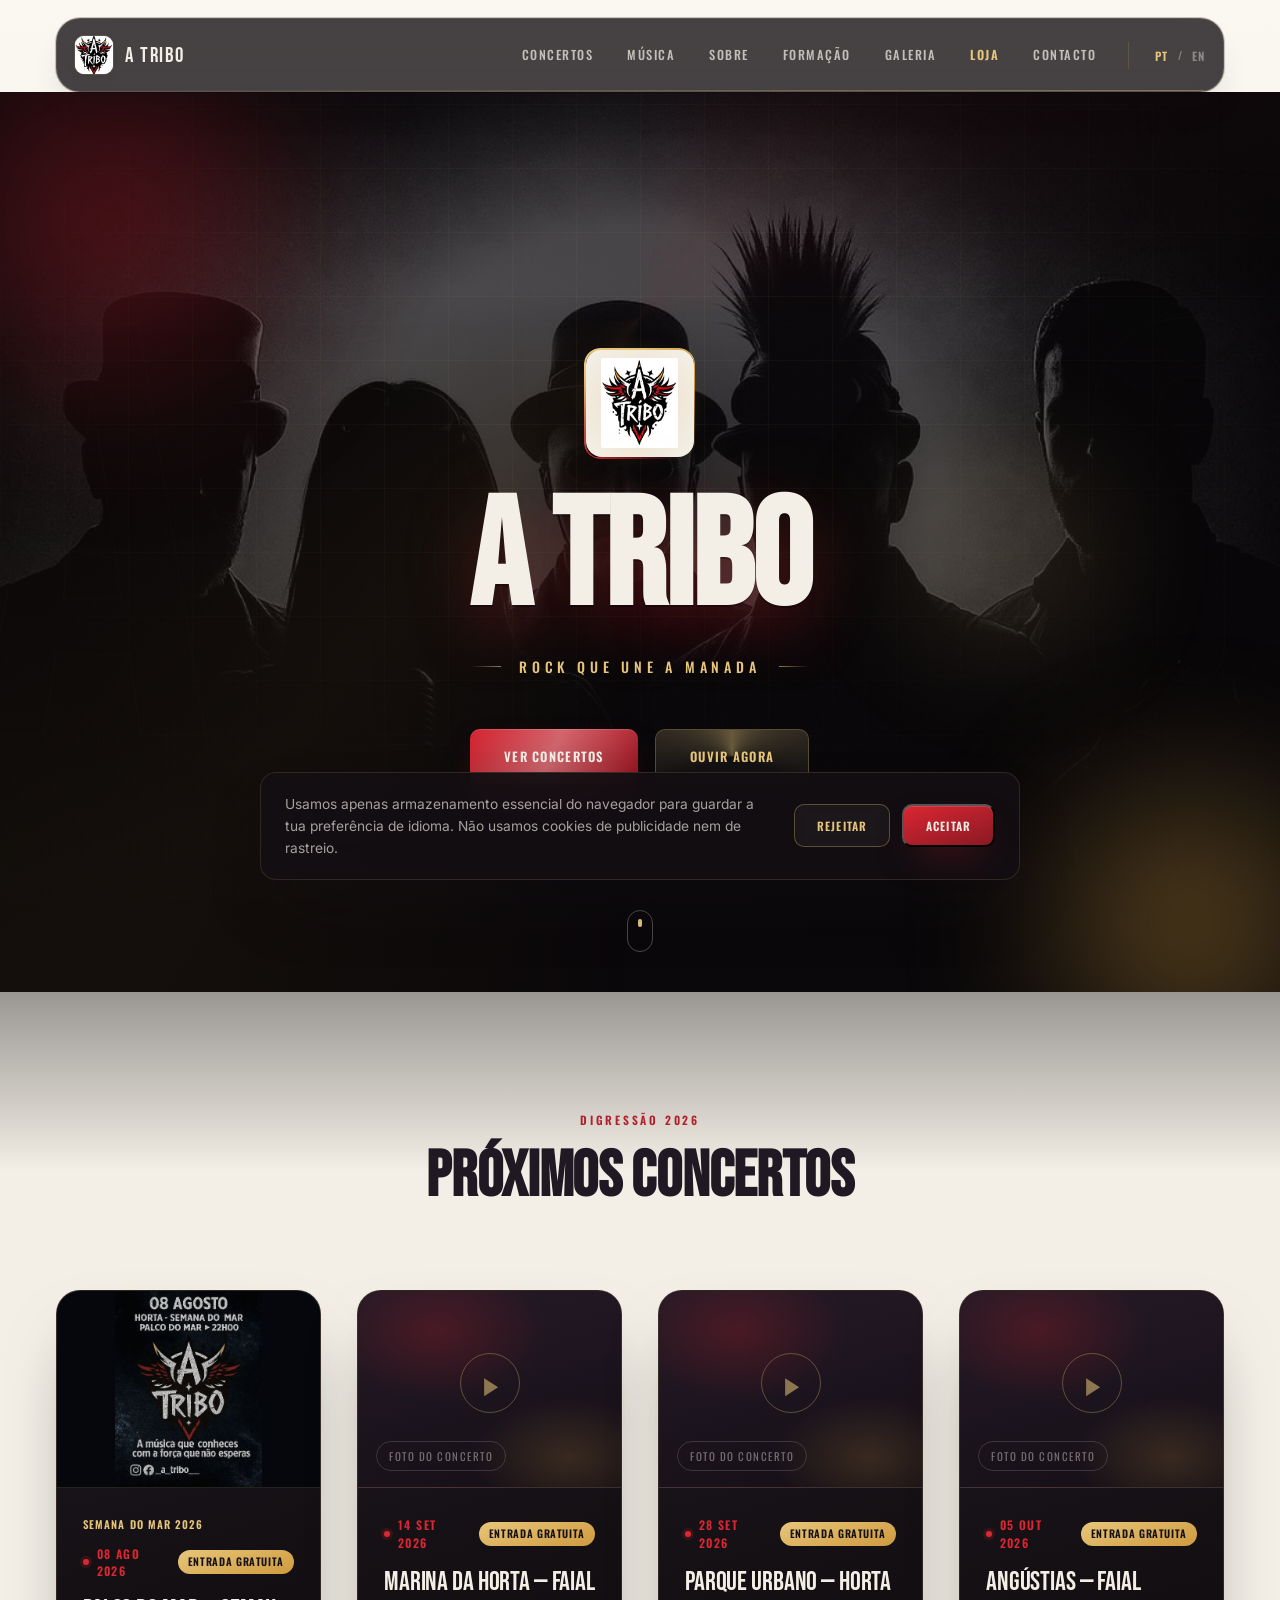
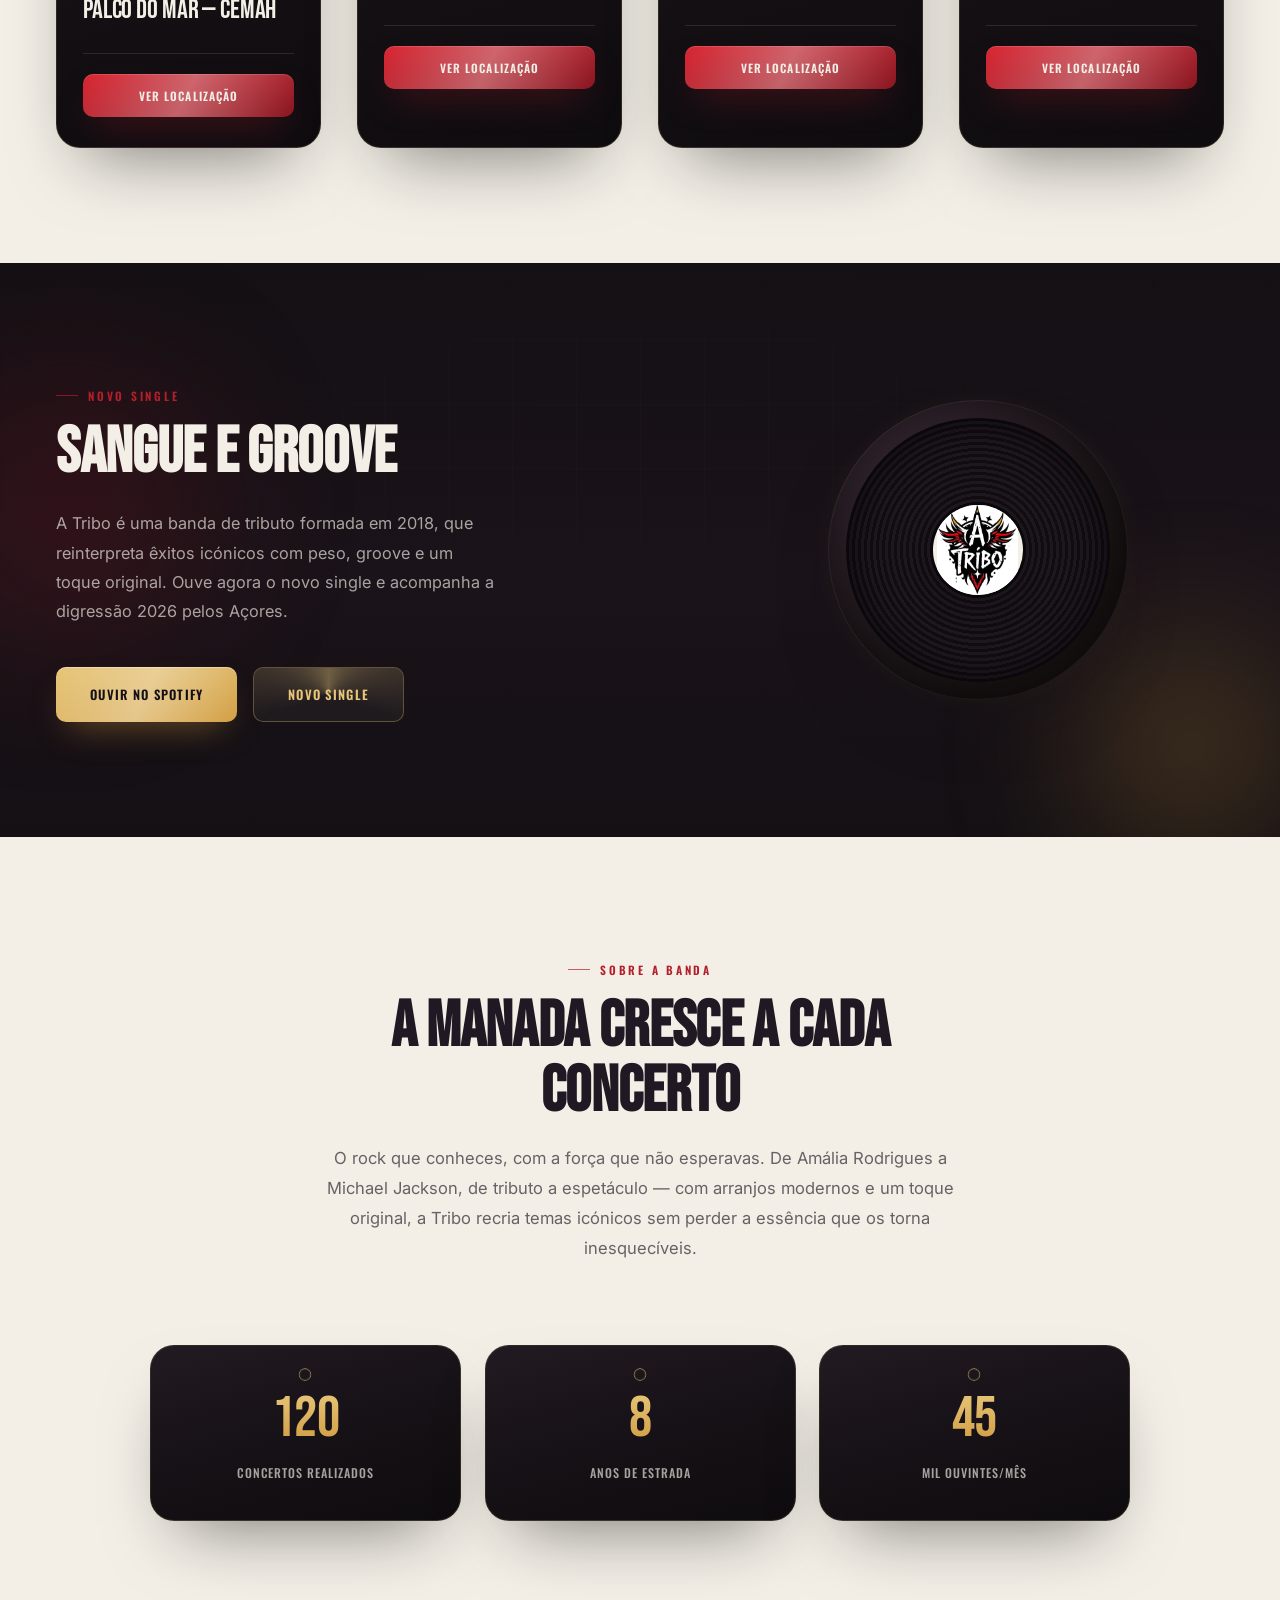
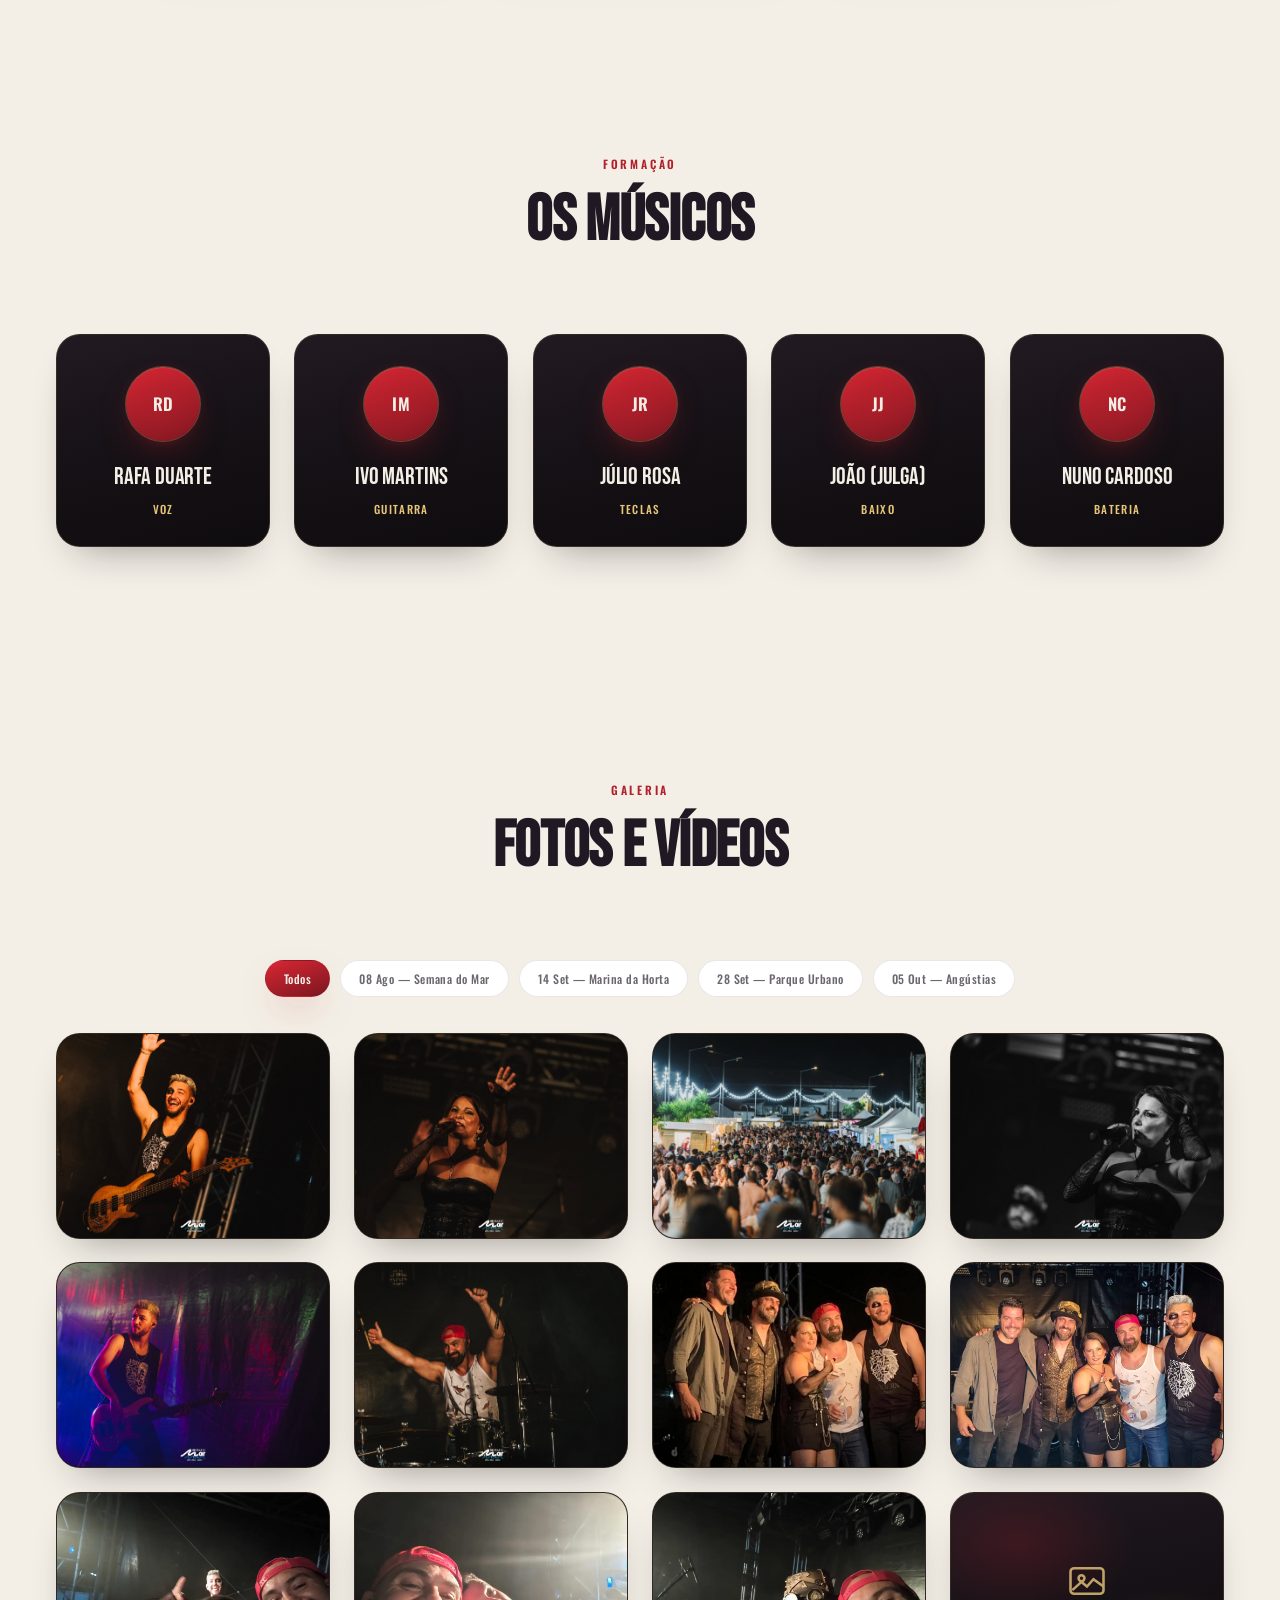
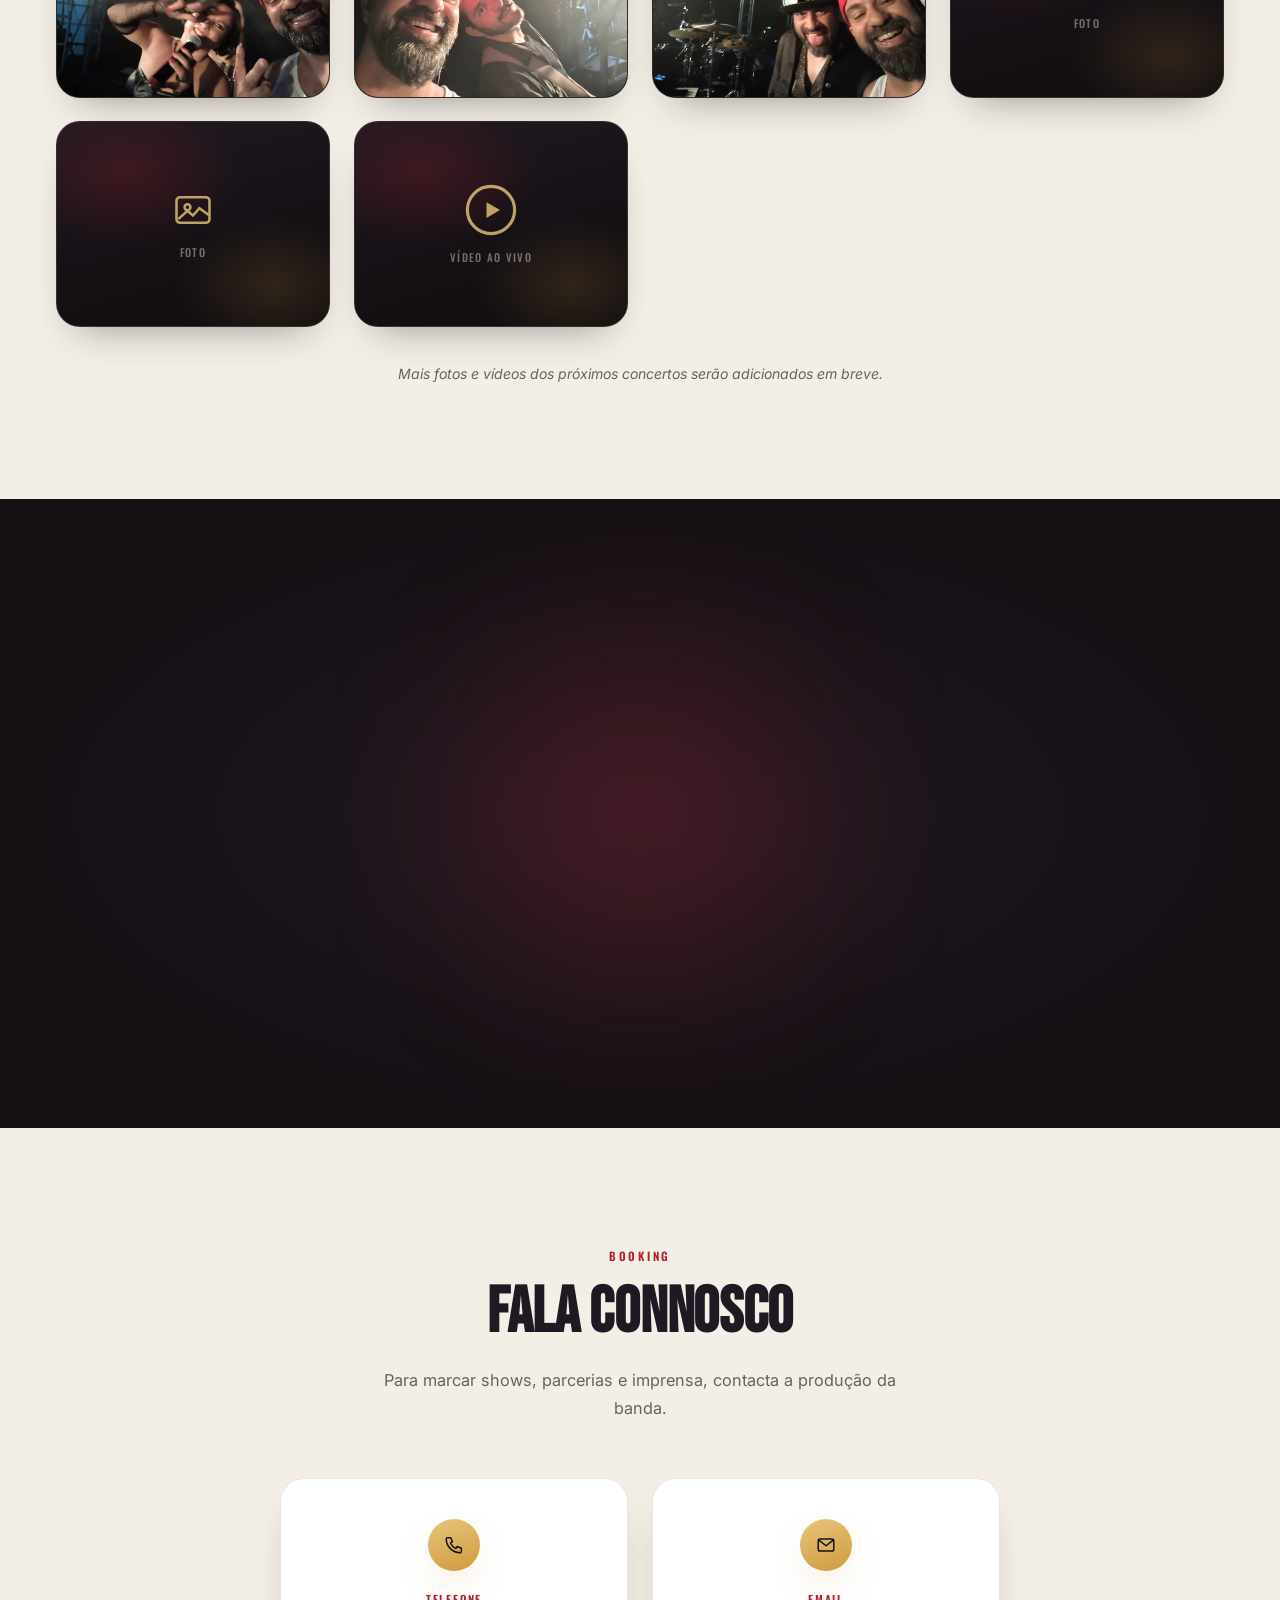
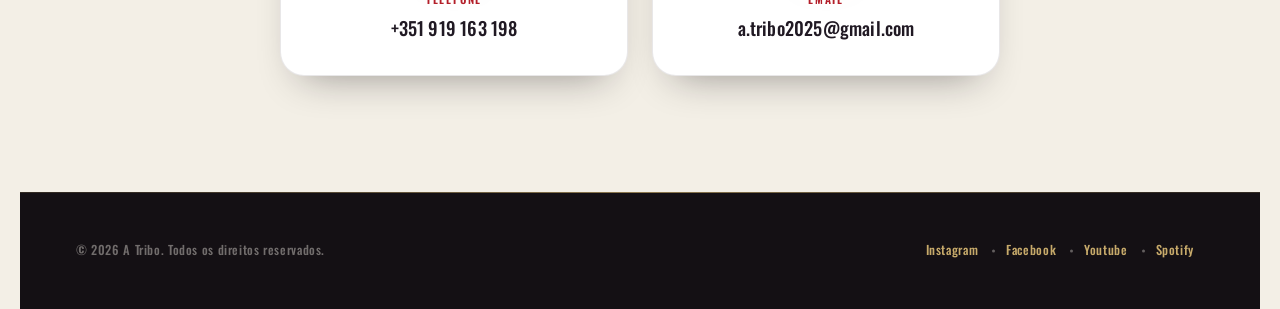
==== commit 6bfde25b: "Add mobile hamburger menu Nav links were completely hidden below 640px with no way to reach them. Ad" ====
--- a/index.html
+++ b/index.html
@@ -38,9 +38,24 @@
         <span class="lang-sep" aria-hidden="true">/</span>
         <button type="button" class="lang-btn" data-lang="en" aria-pressed="false">EN</button>
       </div>
+      <button type="button" class="nav-toggle" id="navToggle" aria-expanded="false" aria-controls="mobileMenu" aria-label="Abrir menu">
+        <span></span><span></span><span></span>
+      </button>
     </div>
   </nav>
 </header>
+
+<div class="mobile-menu" id="mobileMenu">
+  <ul class="mobile-menu-links">
+    <li><a href="#shows" data-i18n="nav.shows">Concertos</a></li>
+    <li><a href="#musica" data-i18n="nav.music">Música</a></li>
+    <li><a href="#sobre" data-i18n="nav.about">Sobre</a></li>
+    <li><a href="#formacao" data-i18n="nav.band">Formação</a></li>
+    <li><a href="#galeria" data-i18n="nav.gallery">Galeria</a></li>
+    <li><a href="#loja" class="nav-loja" data-i18n="nav.shop">Loja</a></li>
+    <li><a href="#contacto" data-i18n="nav.contact">Contacto</a></li>
+  </ul>
+</div>
 
 <main id="conteudo">
 
--- a/style.css
+++ b/style.css
@@ -215,6 +215,91 @@
 }
 .lang-btn:hover{ color: var(--branco-osso); }
 .lang-btn[aria-pressed="true"]{ color: var(--dourado-claro); }
+
+/* ============================================================
+   Mobile nav toggle + menu
+   ============================================================ */
+.nav-toggle{
+  display: none;
+  flex-direction: column;
+  justify-content: center;
+  align-items: center;
+  gap: 5px;
+  width: 40px; height: 40px;
+  margin-left: 12px;
+  background: none;
+  border: none;
+  cursor: pointer;
+  flex-shrink: 0;
+}
+.nav-toggle span{
+  display: block;
+  width: 20px; height: 2px;
+  border-radius: 2px;
+  background: var(--branco-osso);
+  transition: transform .35s var(--ease-out), opacity .25s ease;
+}
+.nav-toggle[aria-expanded="true"] span:nth-child(1){ transform: translateY(7px) rotate(45deg); }
+.nav-toggle[aria-expanded="true"] span:nth-child(2){ opacity: 0; }
+.nav-toggle[aria-expanded="true"] span:nth-child(3){ transform: translateY(-7px) rotate(-45deg); }
+
+.mobile-menu{
+  position: fixed;
+  inset: 0;
+  z-index: 90;
+  background: rgba(13,10,13,.97);
+  backdrop-filter: blur(16px);
+  display: flex;
+  align-items: center;
+  justify-content: center;
+  opacity: 0;
+  visibility: hidden;
+  transition: opacity .4s var(--ease-out), visibility 0s linear .4s;
+}
+.mobile-menu.is-open{
+  opacity: 1;
+  visibility: visible;
+  transition: opacity .4s var(--ease-out), visibility 0s linear 0s;
+}
+.mobile-menu-links{
+  list-style: none;
+  margin: 0; padding: 0;
+  display: flex; flex-direction: column;
+  align-items: center;
+  gap: 8px;
+}
+.mobile-menu-links li{
+  overflow: hidden;
+}
+.mobile-menu-links a{
+  display: inline-block;
+  font-family: var(--font-display);
+  font-size: 2.4rem;
+  letter-spacing: .01em;
+  color: var(--branco-osso);
+  text-decoration: none;
+  padding: 10px 0;
+  opacity: .85;
+  transform: translateY(24px);
+  transition: opacity .3s ease, color .3s ease, transform .5s var(--ease-out);
+}
+.mobile-menu.is-open .mobile-menu-links a{ transform: translateY(0); }
+.mobile-menu-links li:nth-child(1) a{ transition-delay: .05s; }
+.mobile-menu-links li:nth-child(2) a{ transition-delay: .1s; }
+.mobile-menu-links li:nth-child(3) a{ transition-delay: .15s; }
+.mobile-menu-links li:nth-child(4) a{ transition-delay: .2s; }
+.mobile-menu-links li:nth-child(5) a{ transition-delay: .25s; }
+.mobile-menu-links li:nth-child(6) a{ transition-delay: .3s; }
+.mobile-menu-links li:nth-child(7) a{ transition-delay: .35s; }
+.mobile-menu-links a:hover, .mobile-menu-links a:active{ opacity: 1; color: var(--dourado-claro); }
+.mobile-menu-links .nav-loja{ color: var(--dourado-claro); }
+
+@media (max-width: 640px){
+  .nav-toggle{ display: flex; }
+}
+@media (prefers-reduced-motion: reduce){
+  .mobile-menu-links a{ transform: none; }
+}
 
 /* ============================================================
    Section shell
@@ -1273,6 +1358,12 @@
   .hero-subtitle::before, .hero-subtitle::after{ width: 16px; }
   .shows-grid{ grid-template-columns: 1fr; max-width: 420px; }
   .hero-logo-frame{ width: 88px; height: 88px; margin-bottom: 28px; }
+  .hero-photo img{ object-fit: contain; object-position: center top; opacity: .5; }
+  .hero-photo::after{
+    background:
+      radial-gradient(ellipse 70% 55% at 50% 30%, rgba(10,8,10,.78) 0%, rgba(10,8,10,.45) 45%, rgba(10,8,10,.2) 70%, rgba(10,8,10,.6) 100%),
+      linear-gradient(180deg, rgba(10,8,10,.6) 0%, transparent 20%, transparent 55%, rgba(10,8,10,.9) 100%);
+  }
   .hero-ctas{ flex-direction: column; width: 100%; gap: 14px; }
   .hero-ctas .btn{ width: 100%; }
   .section-title{ font-size: clamp(2.1rem, 8vw, 2.8rem); }
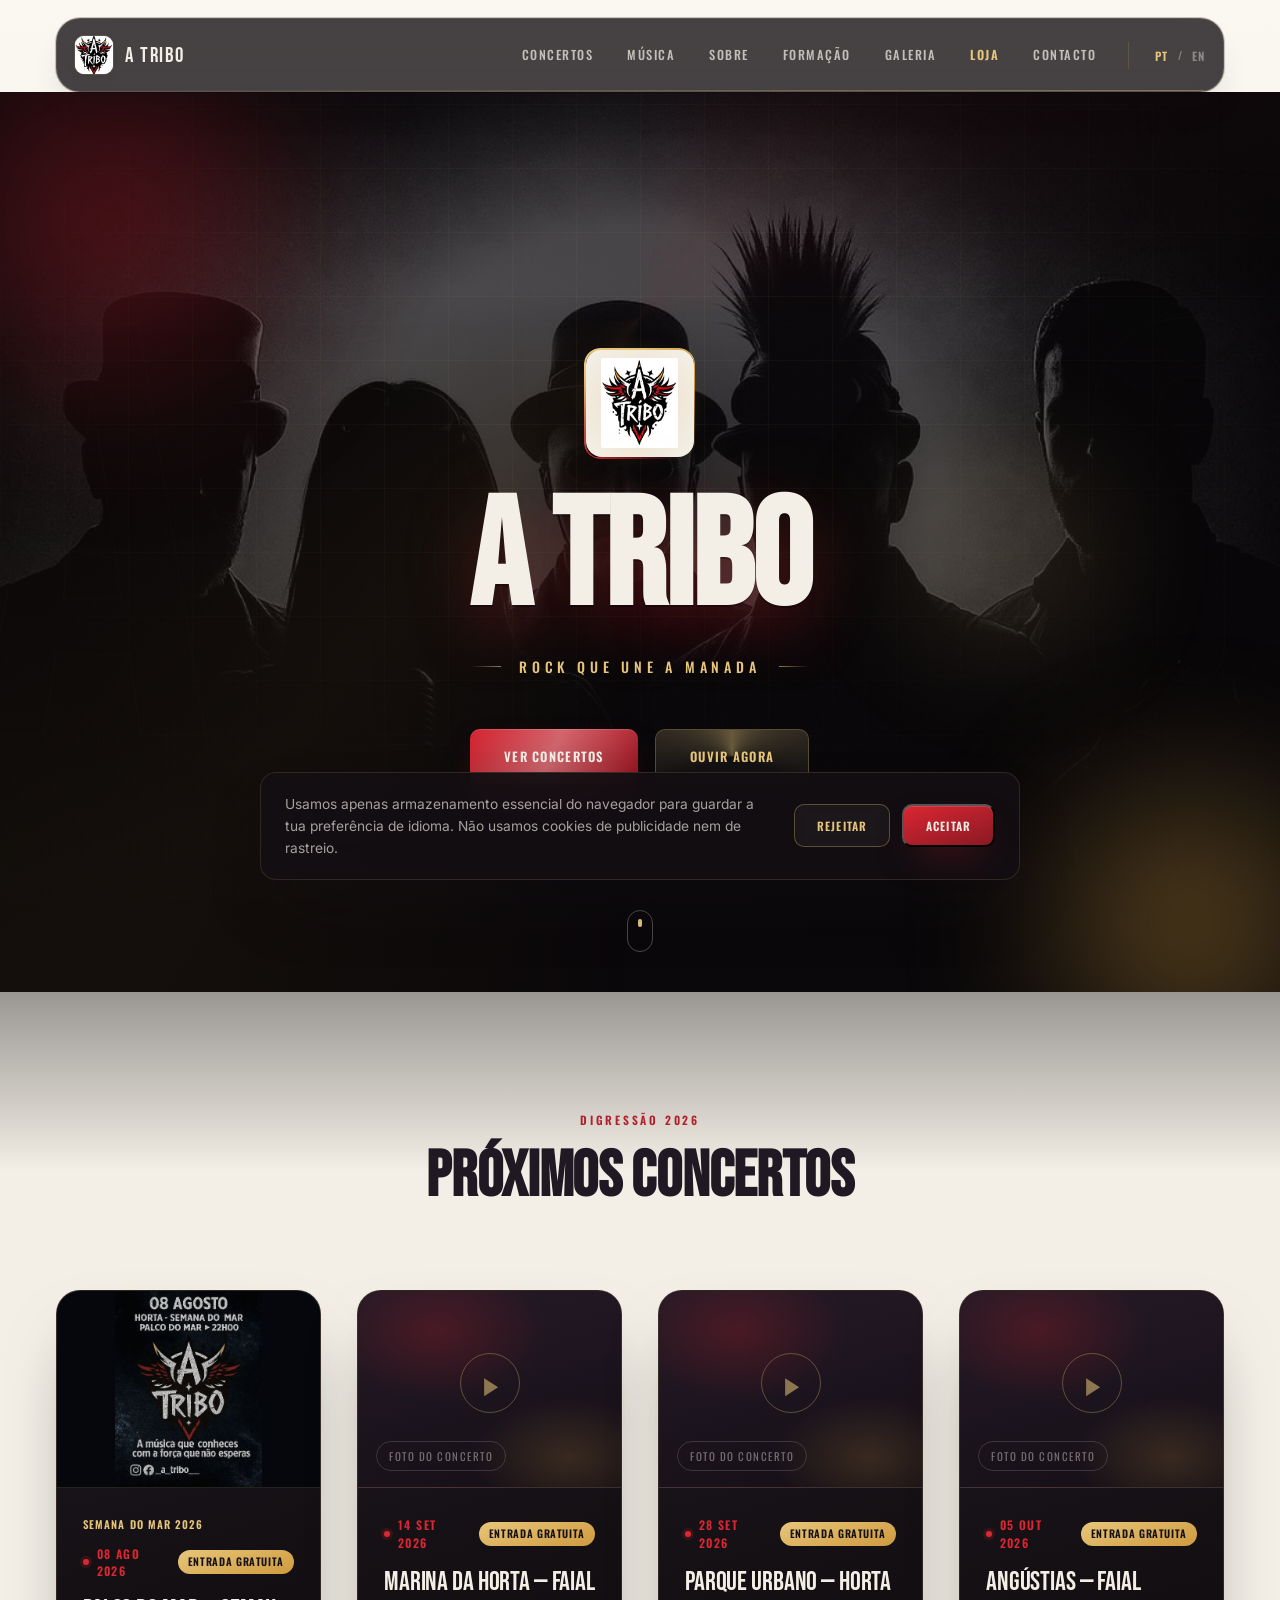
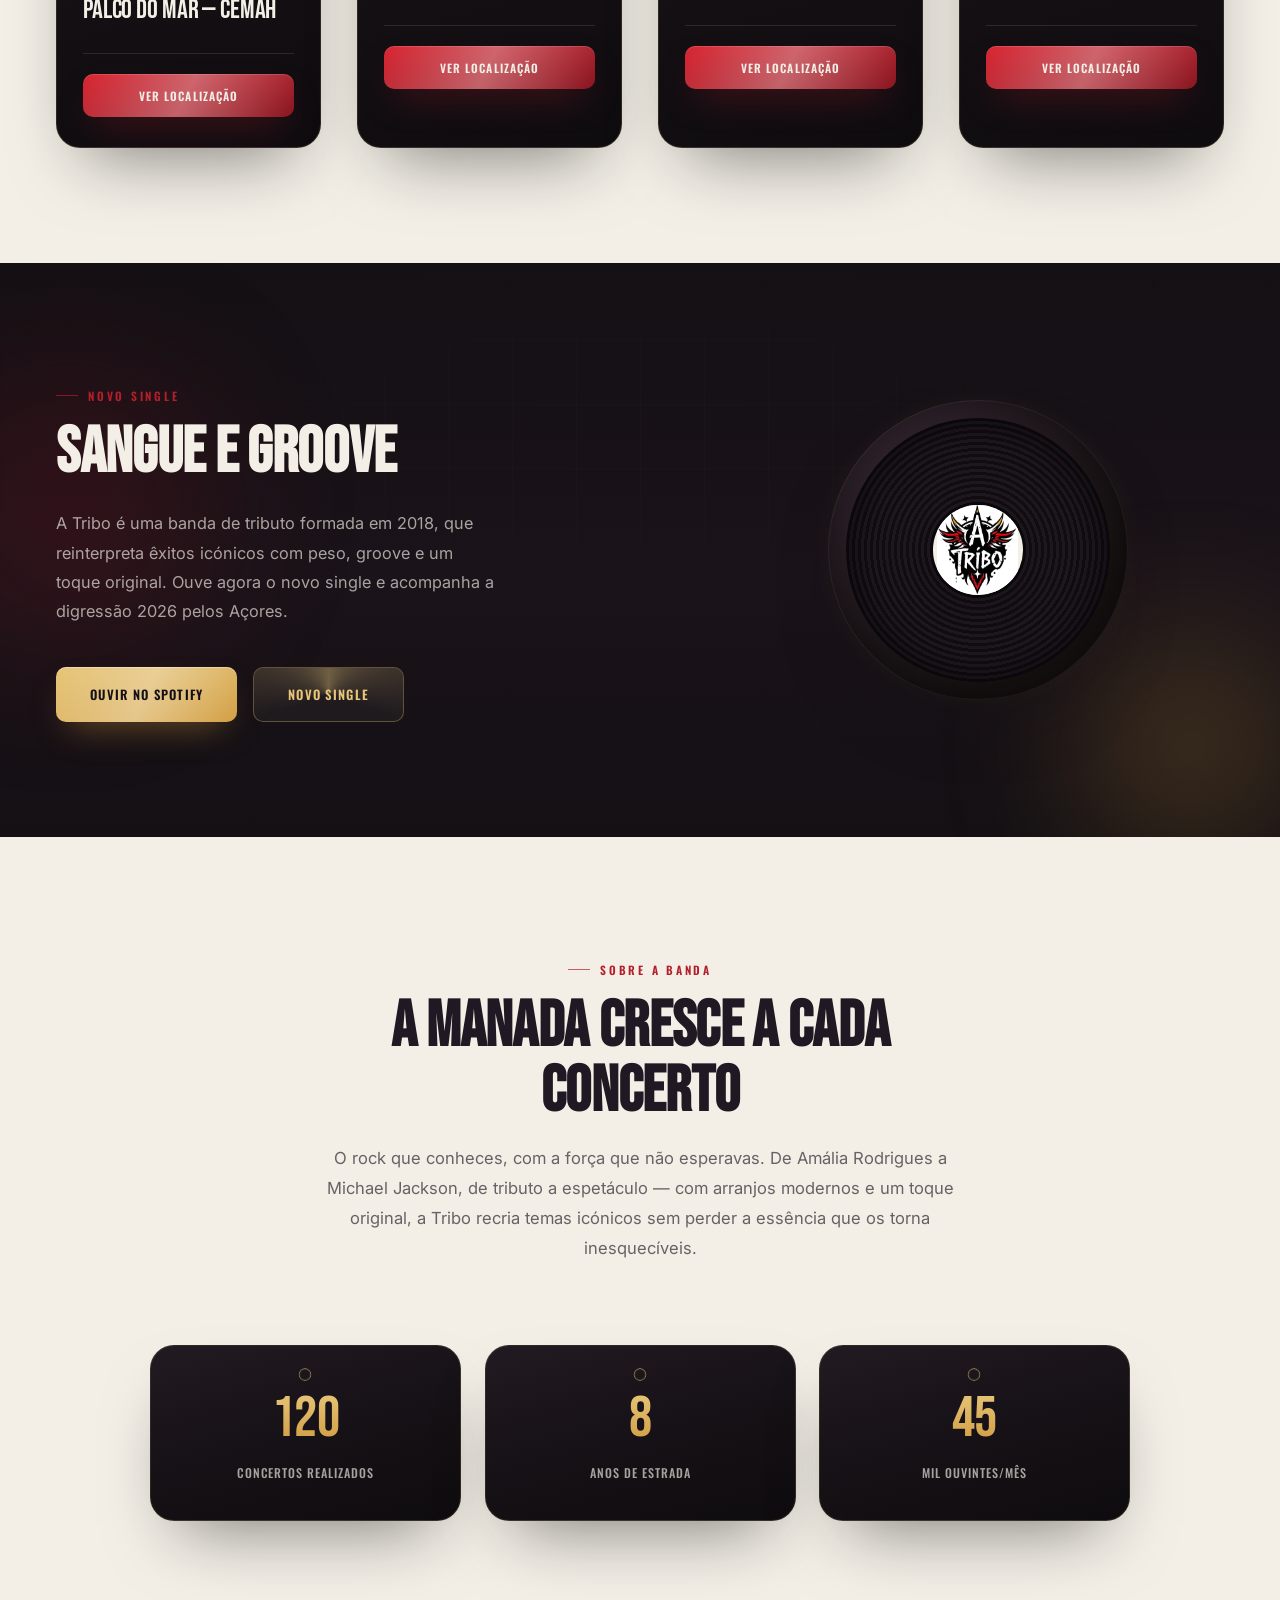
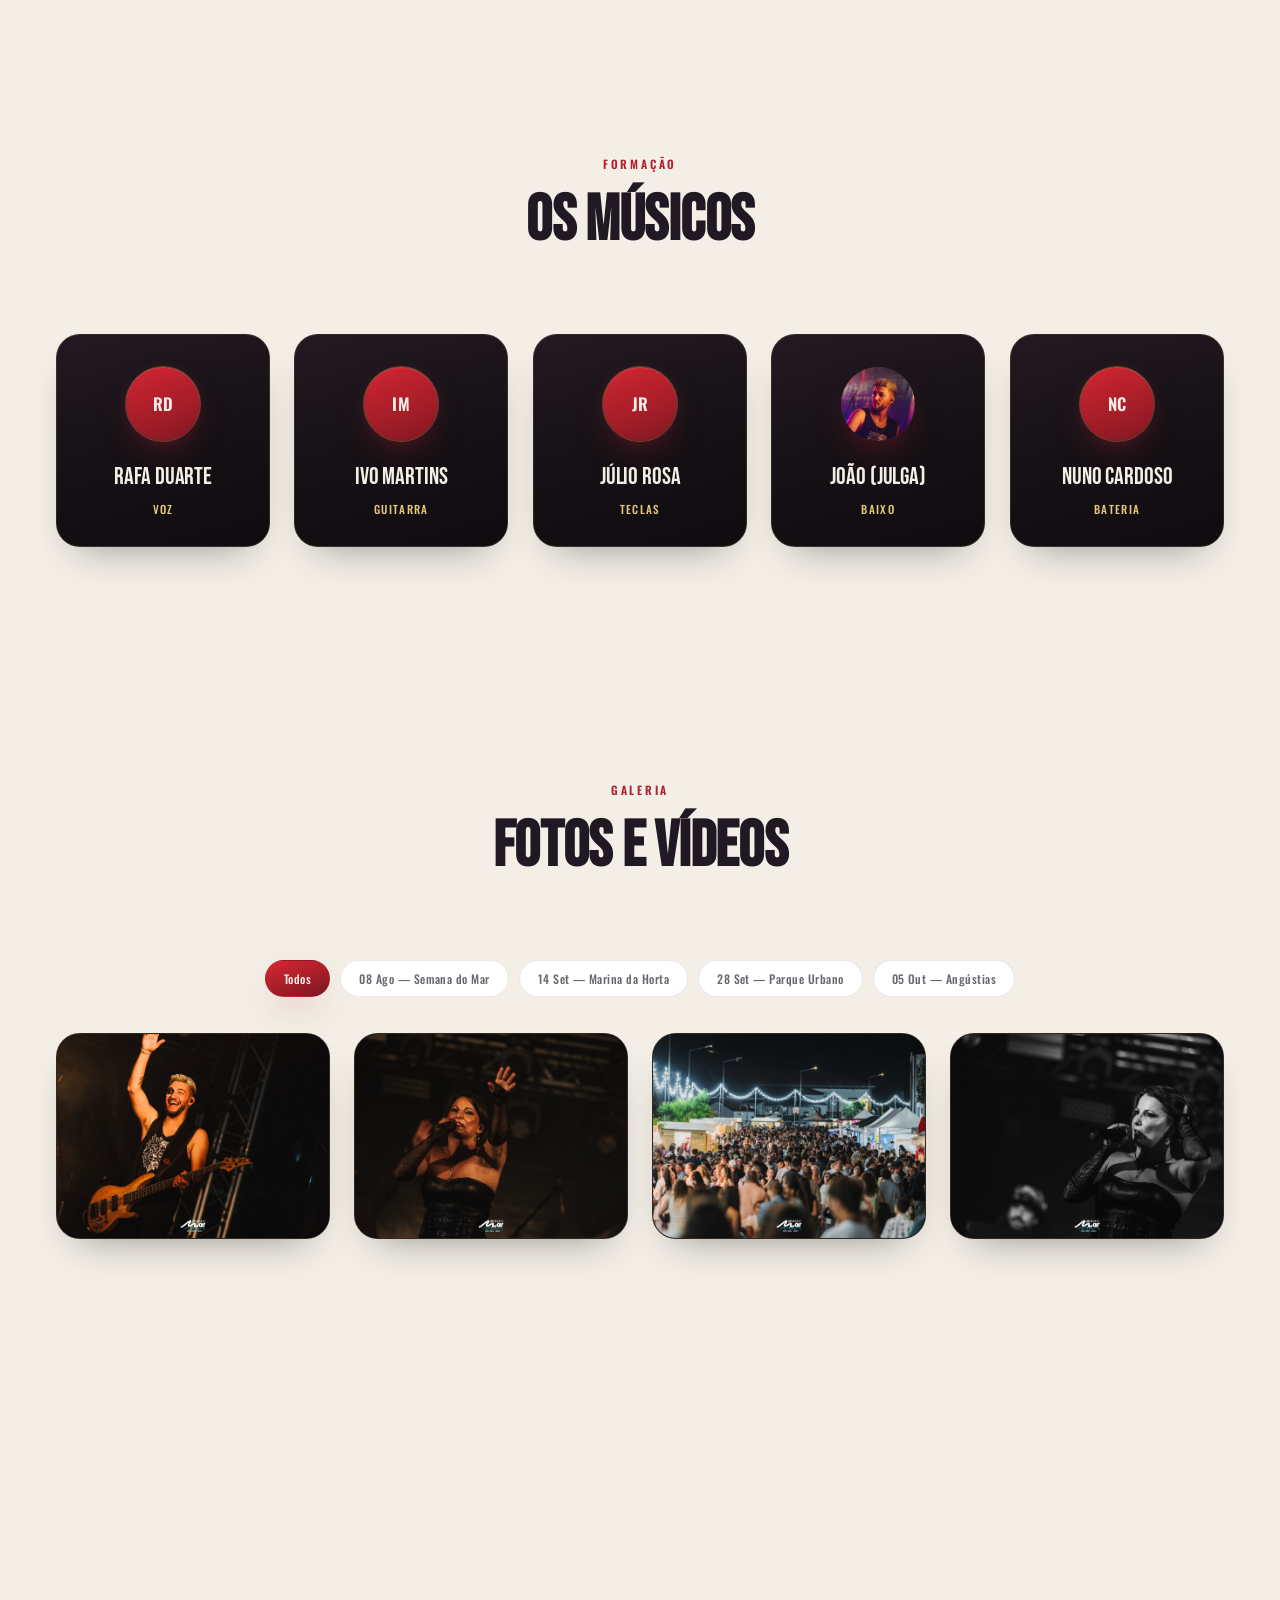
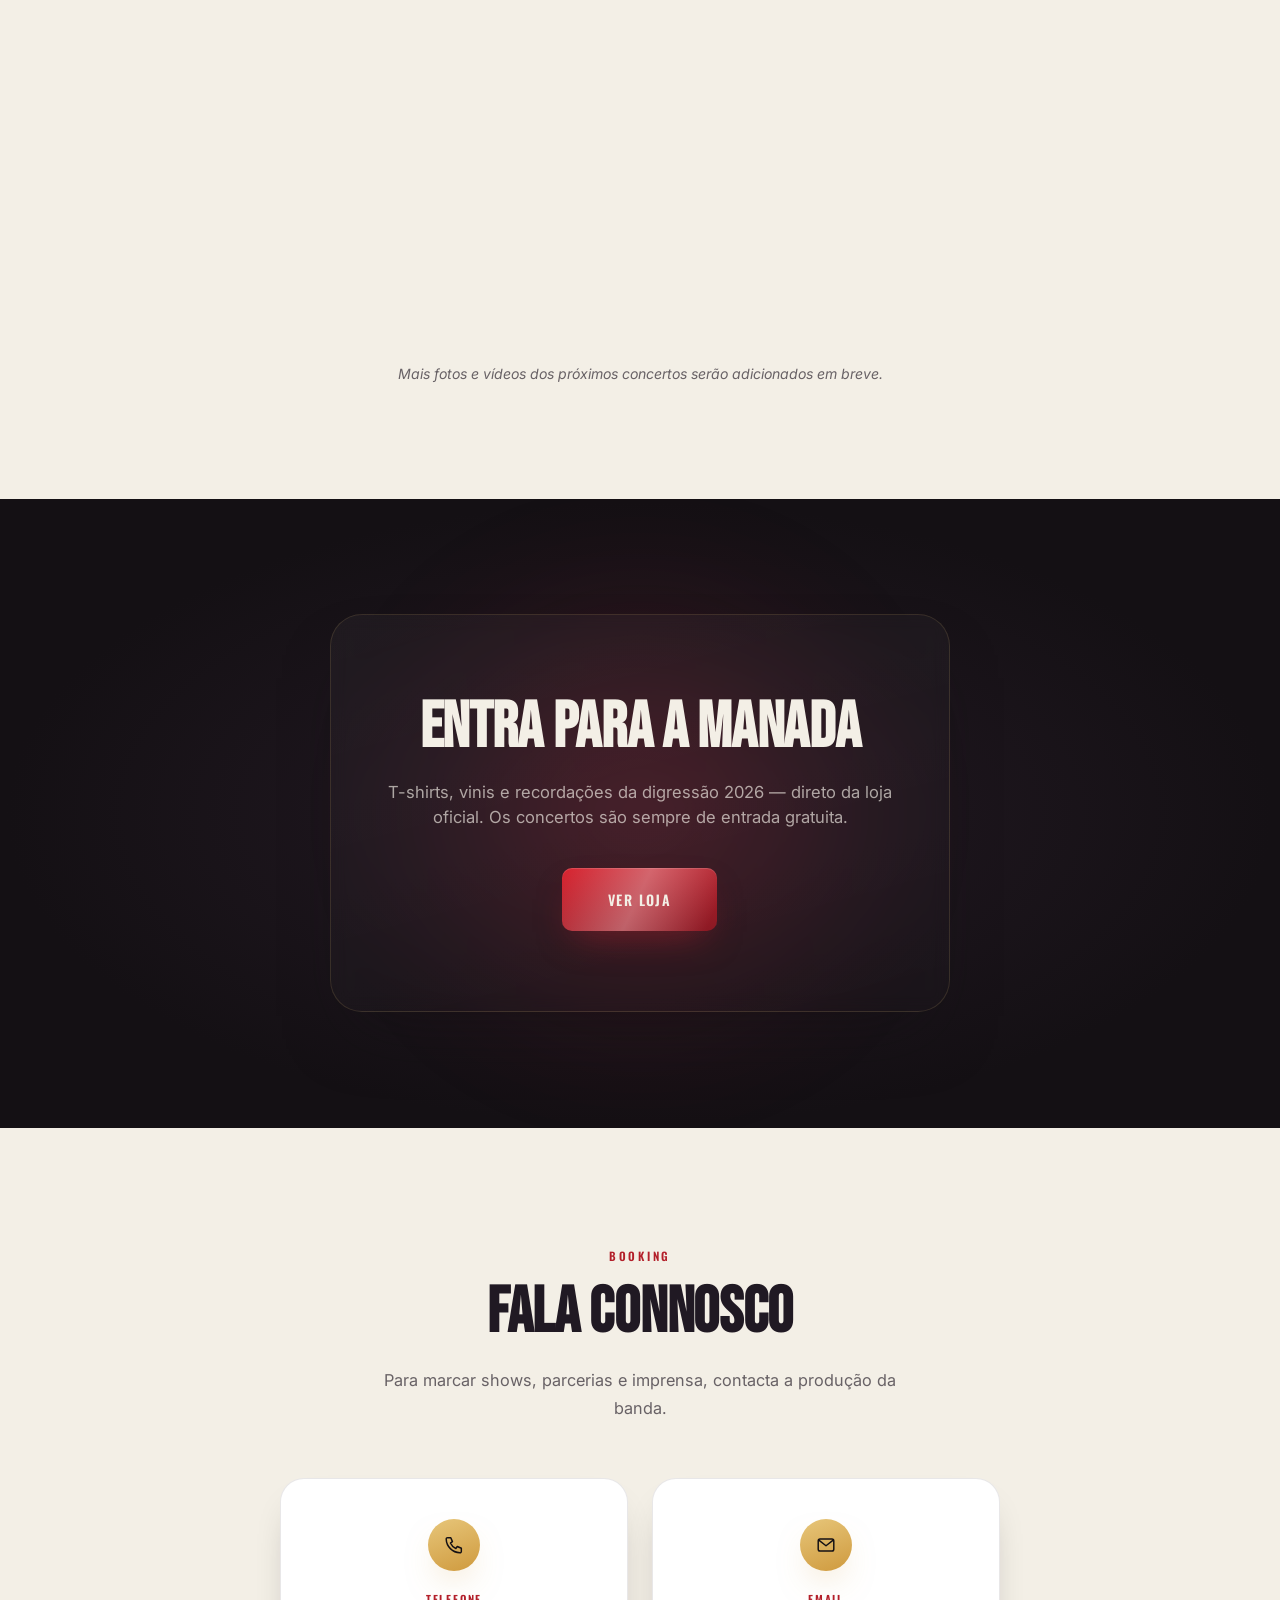
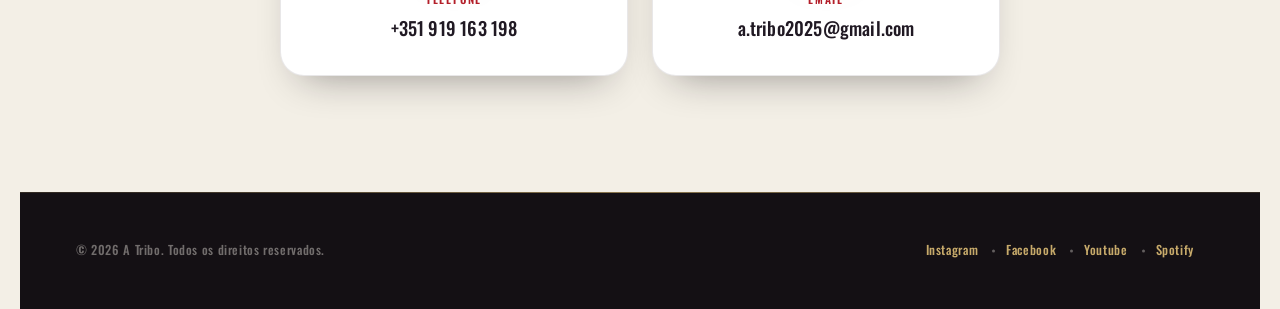
==== commit c4ffea99: "Add João (Julga)'s real photo to band lineup Cropped from the existing Semana do Mar gallery shot in" ====
--- a/index.html
+++ b/index.html
@@ -255,7 +255,7 @@
       </article>
 
       <article class="member-card spotlight-card border-glow-static reveal" data-reveal="up" data-delay="1">
-        <div class="member-avatar"><span>JJ</span></div>
+        <div class="member-avatar member-avatar-photo"><img src="assets/joao-baixista.jpg" alt="João (Julga), baixista da Tribo"></div>
         <h3 class="member-name">João (Julga)</h3>
         <p class="member-role" data-i18n="member4.role">Baixo</p>
       </article>
--- a/style.css
+++ b/style.css
@@ -949,6 +949,15 @@
   letter-spacing: .04em;
   font-size: 1.05rem;
   color: var(--branco-osso);
+}
+.member-avatar-photo{
+  background: var(--preto-tinta);
+  overflow: hidden;
+}
+.member-avatar-photo img{
+  width: 100%; height: 100%;
+  object-fit: cover;
+  border-radius: 50%;
 }
 .member-name{
   font-family: var(--font-display);
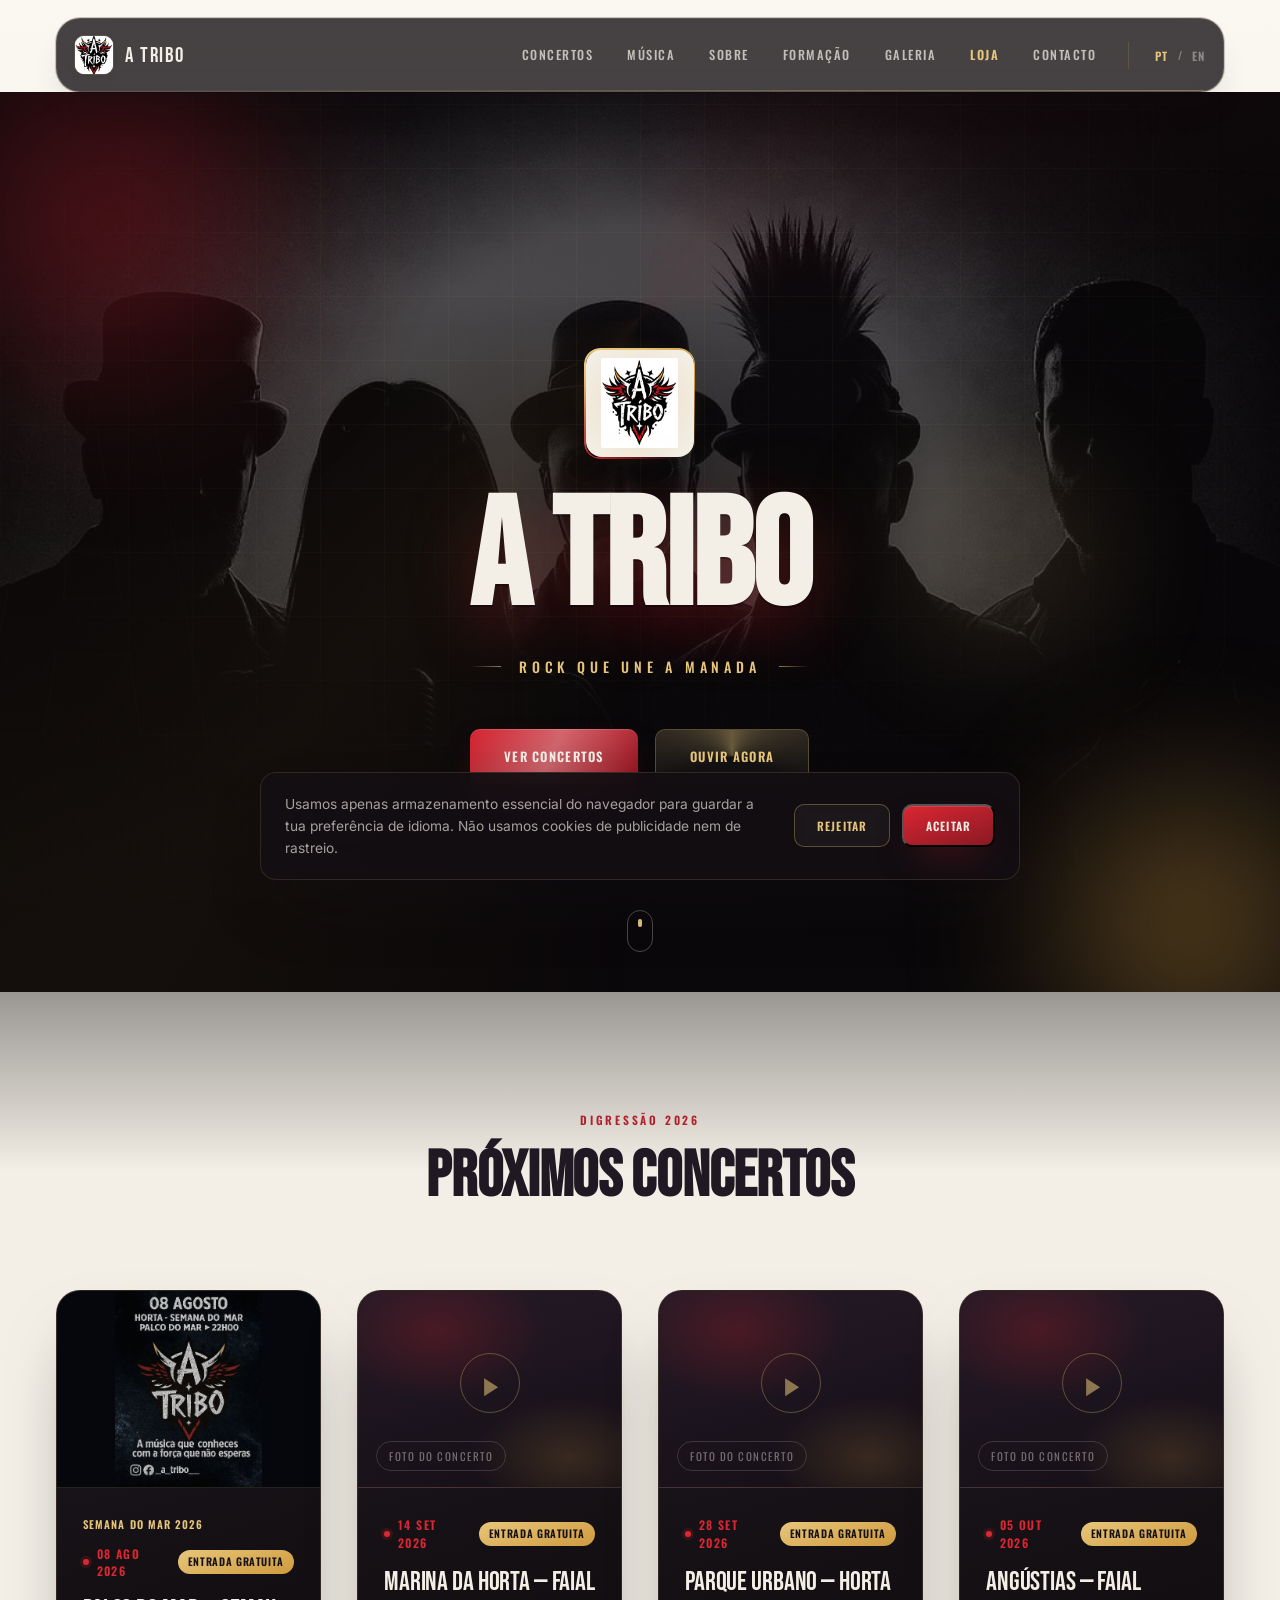
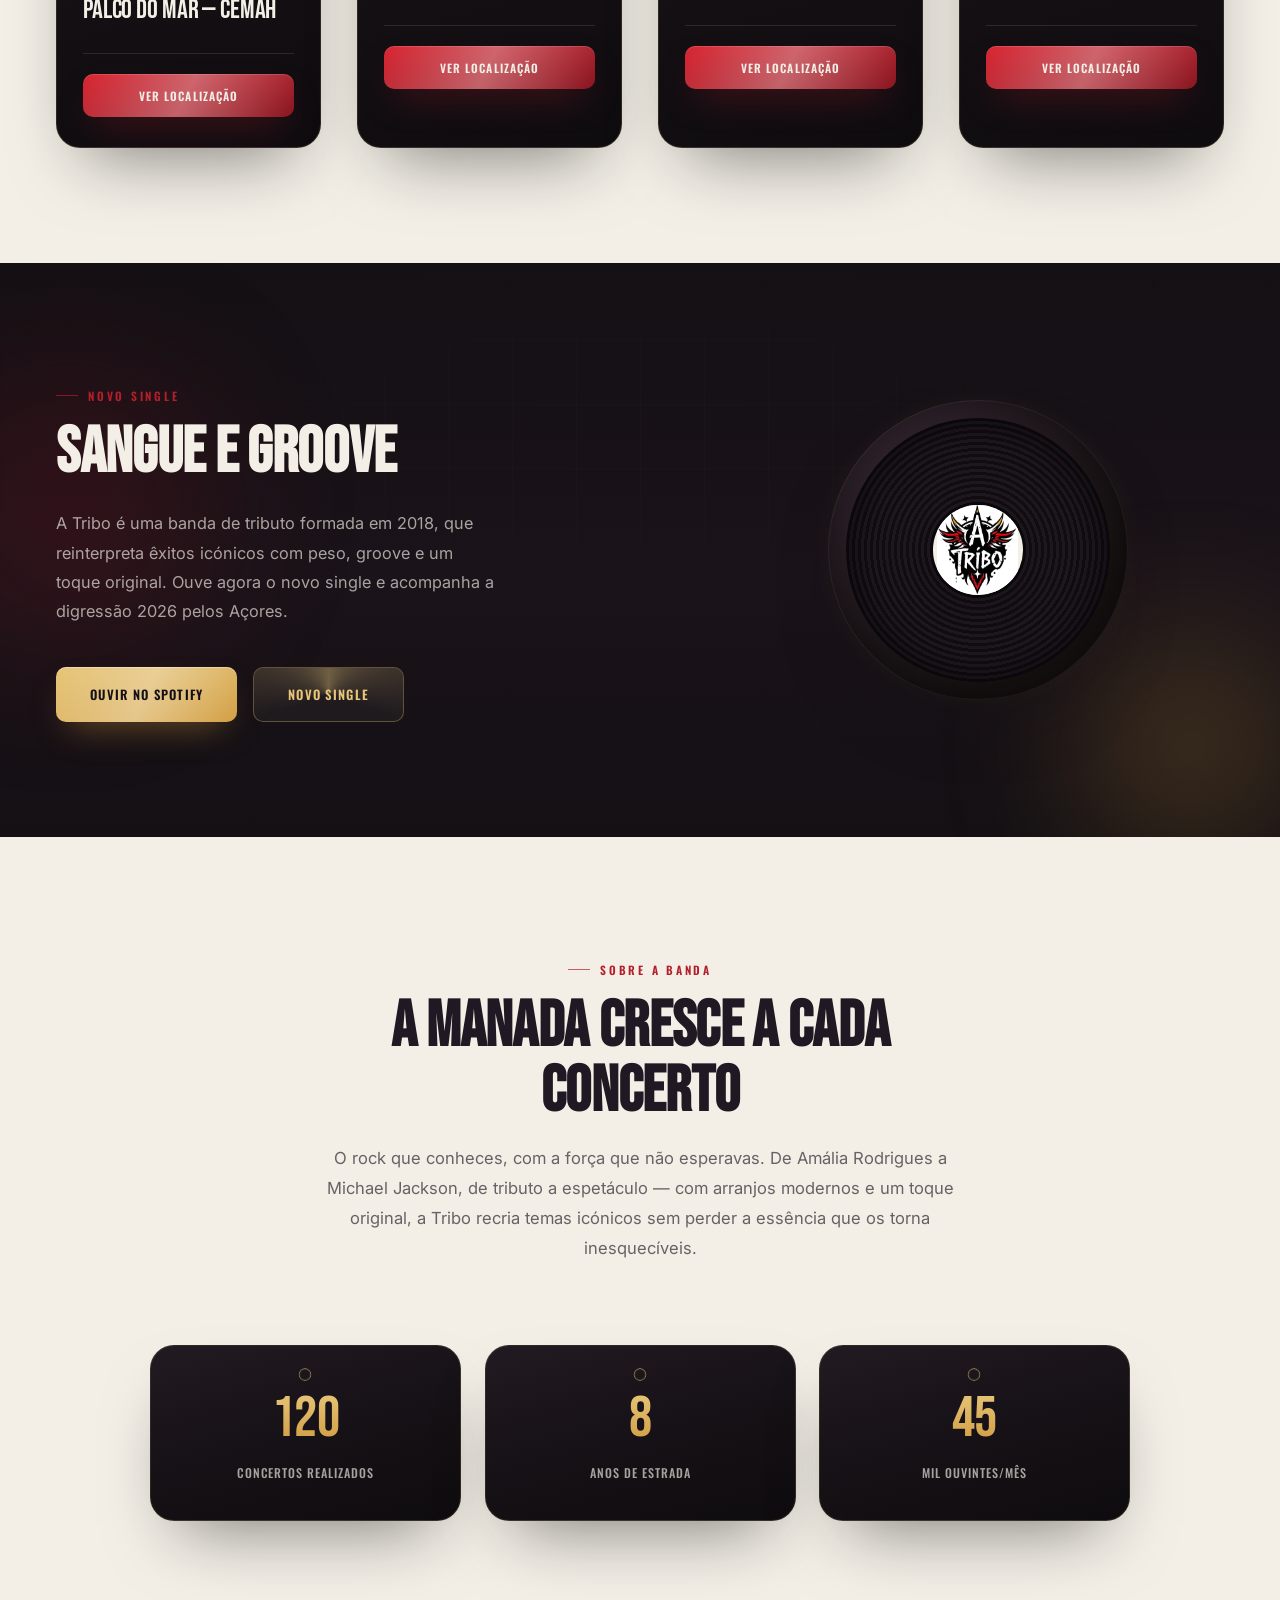
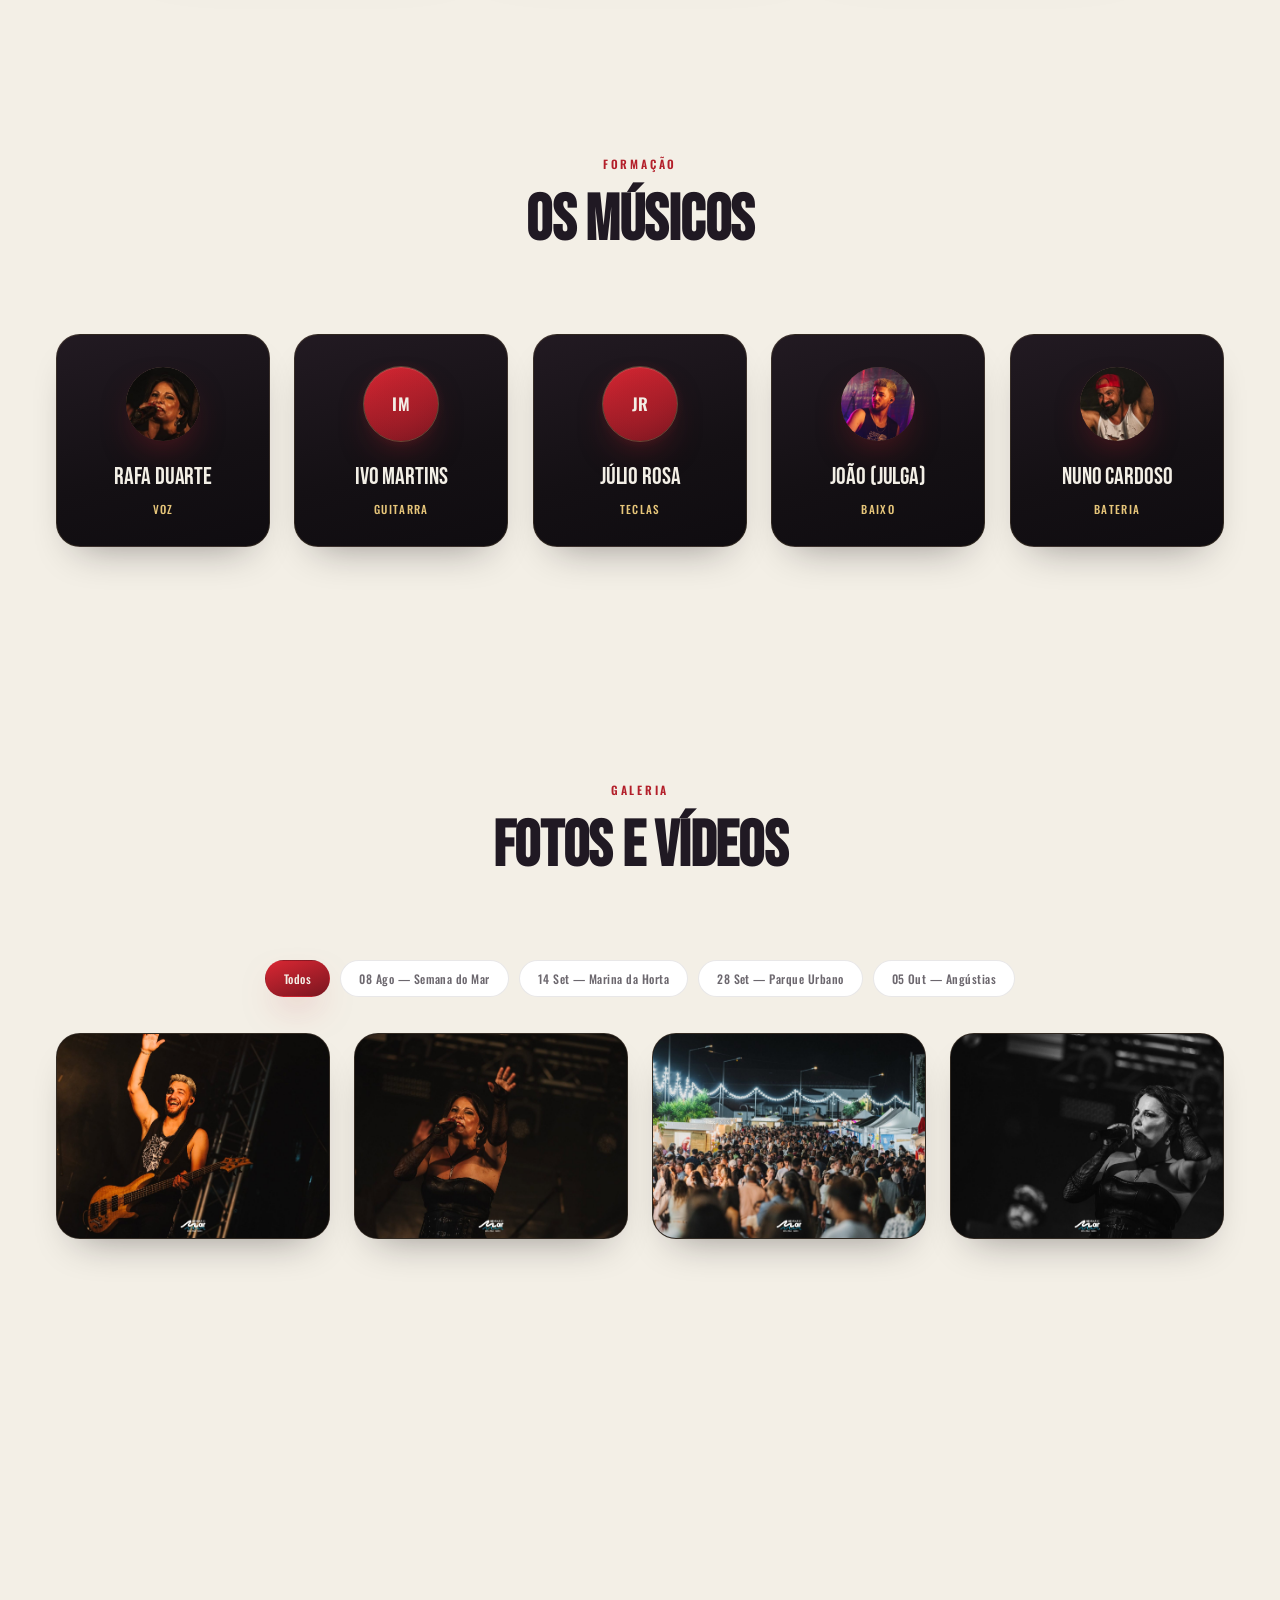
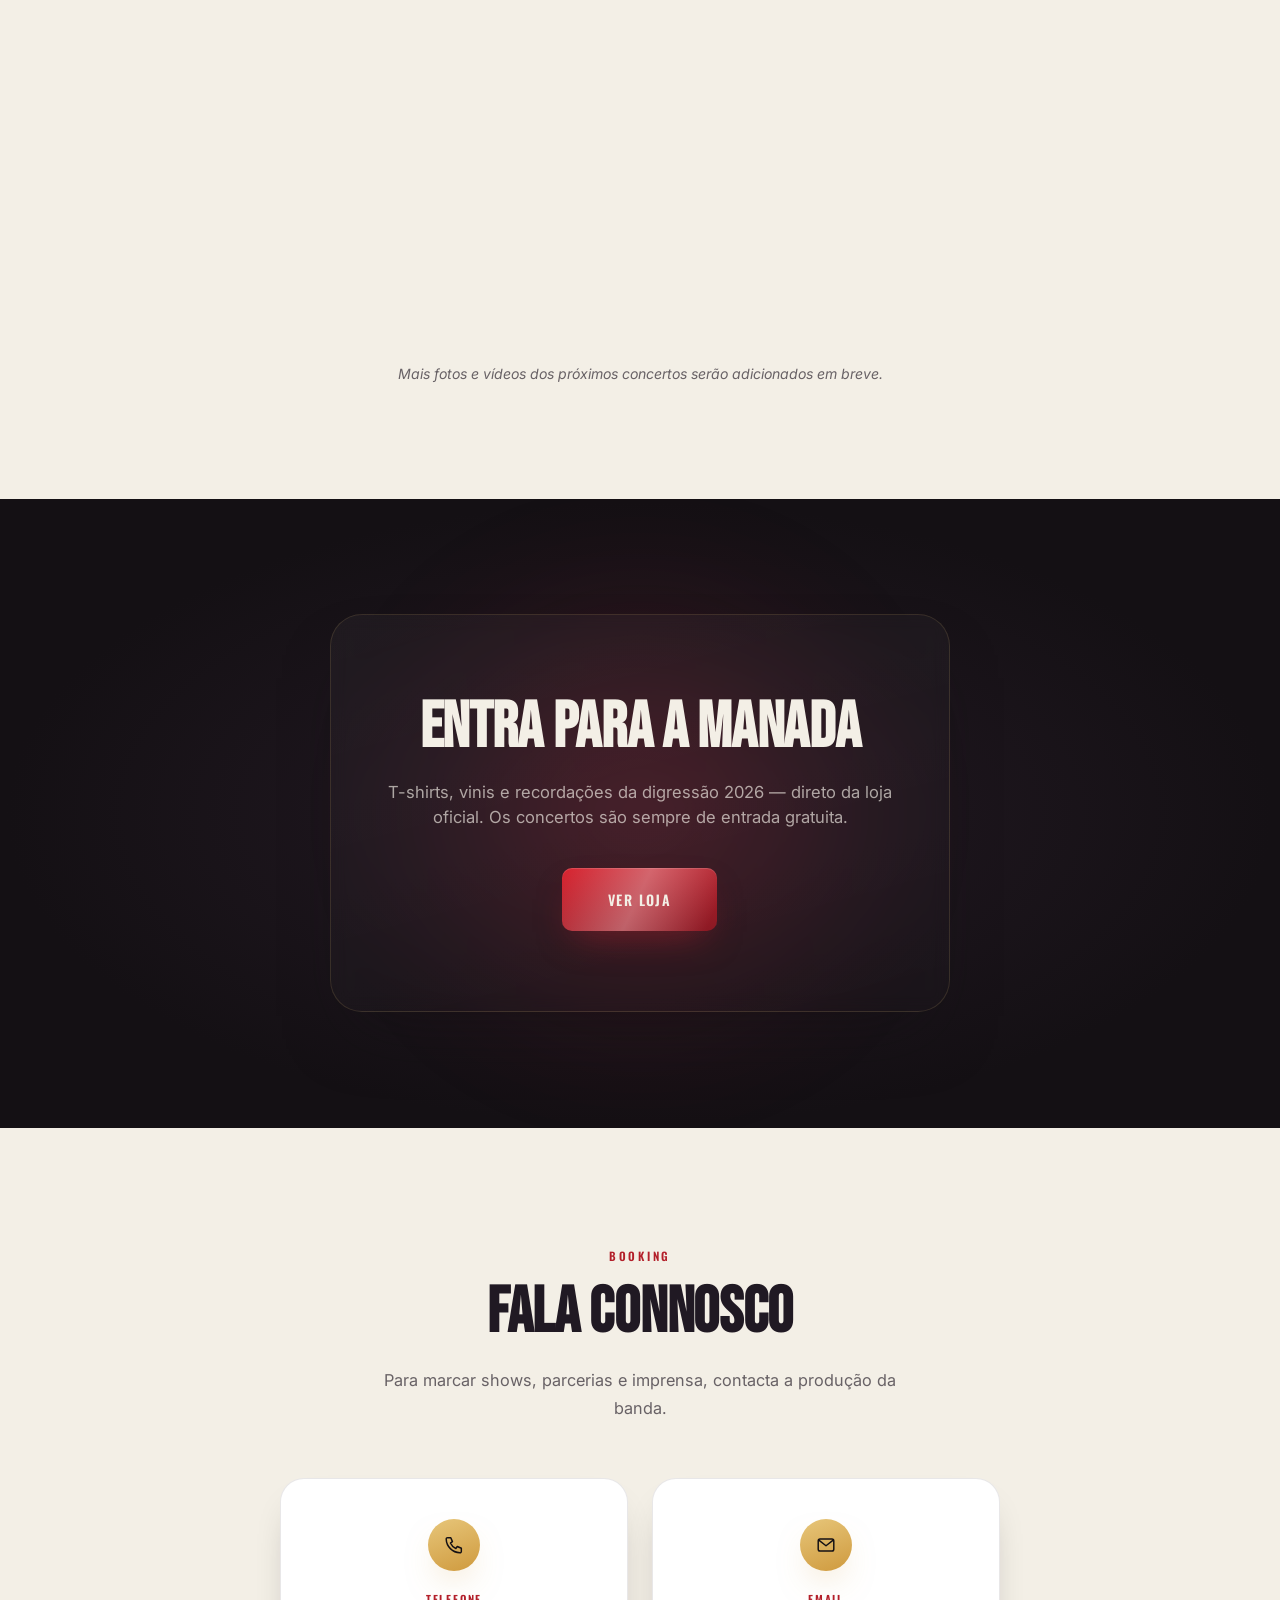
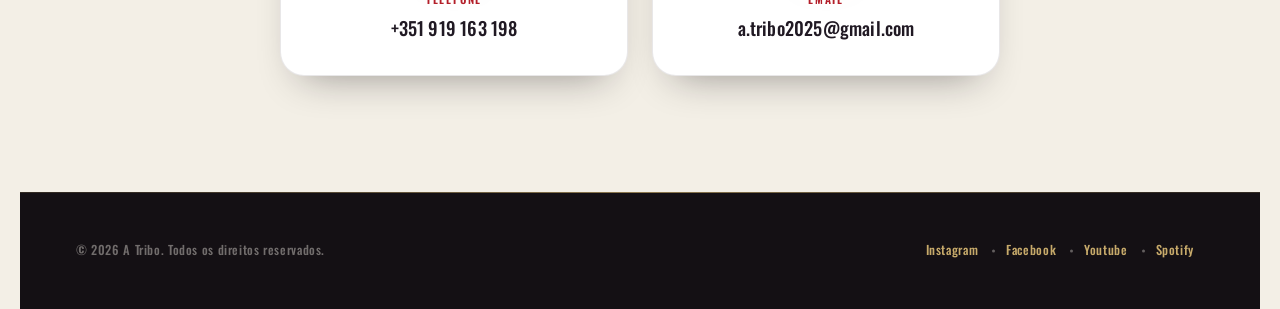
==== commit a7d40f60: "Add real photos for Rafa Duarte and Nuno Cardoso Cropped headshots from the Semana do Mar gallery fo" ====
--- a/index.html
+++ b/index.html
@@ -237,7 +237,7 @@
 
     <div class="band-grid">
       <article class="member-card spotlight-card border-glow-static reveal" data-reveal="up" data-delay="1">
-        <div class="member-avatar"><span>RD</span></div>
+        <div class="member-avatar member-avatar-photo"><img src="assets/rafa-duarte.jpg" alt="Rafa Duarte, vocalista da Tribo"></div>
         <h3 class="member-name">Rafa Duarte</h3>
         <p class="member-role" data-i18n="member1.role">Voz</p>
       </article>
@@ -261,7 +261,7 @@
       </article>
 
       <article class="member-card spotlight-card border-glow-static reveal" data-reveal="up" data-delay="2">
-        <div class="member-avatar"><span>NC</span></div>
+        <div class="member-avatar member-avatar-photo"><img src="assets/nuno-cardoso.jpg" alt="Nuno Cardoso, baterista da Tribo"></div>
         <h3 class="member-name">Nuno Cardoso</h3>
         <p class="member-role" data-i18n="member5.role">Bateria</p>
       </article>
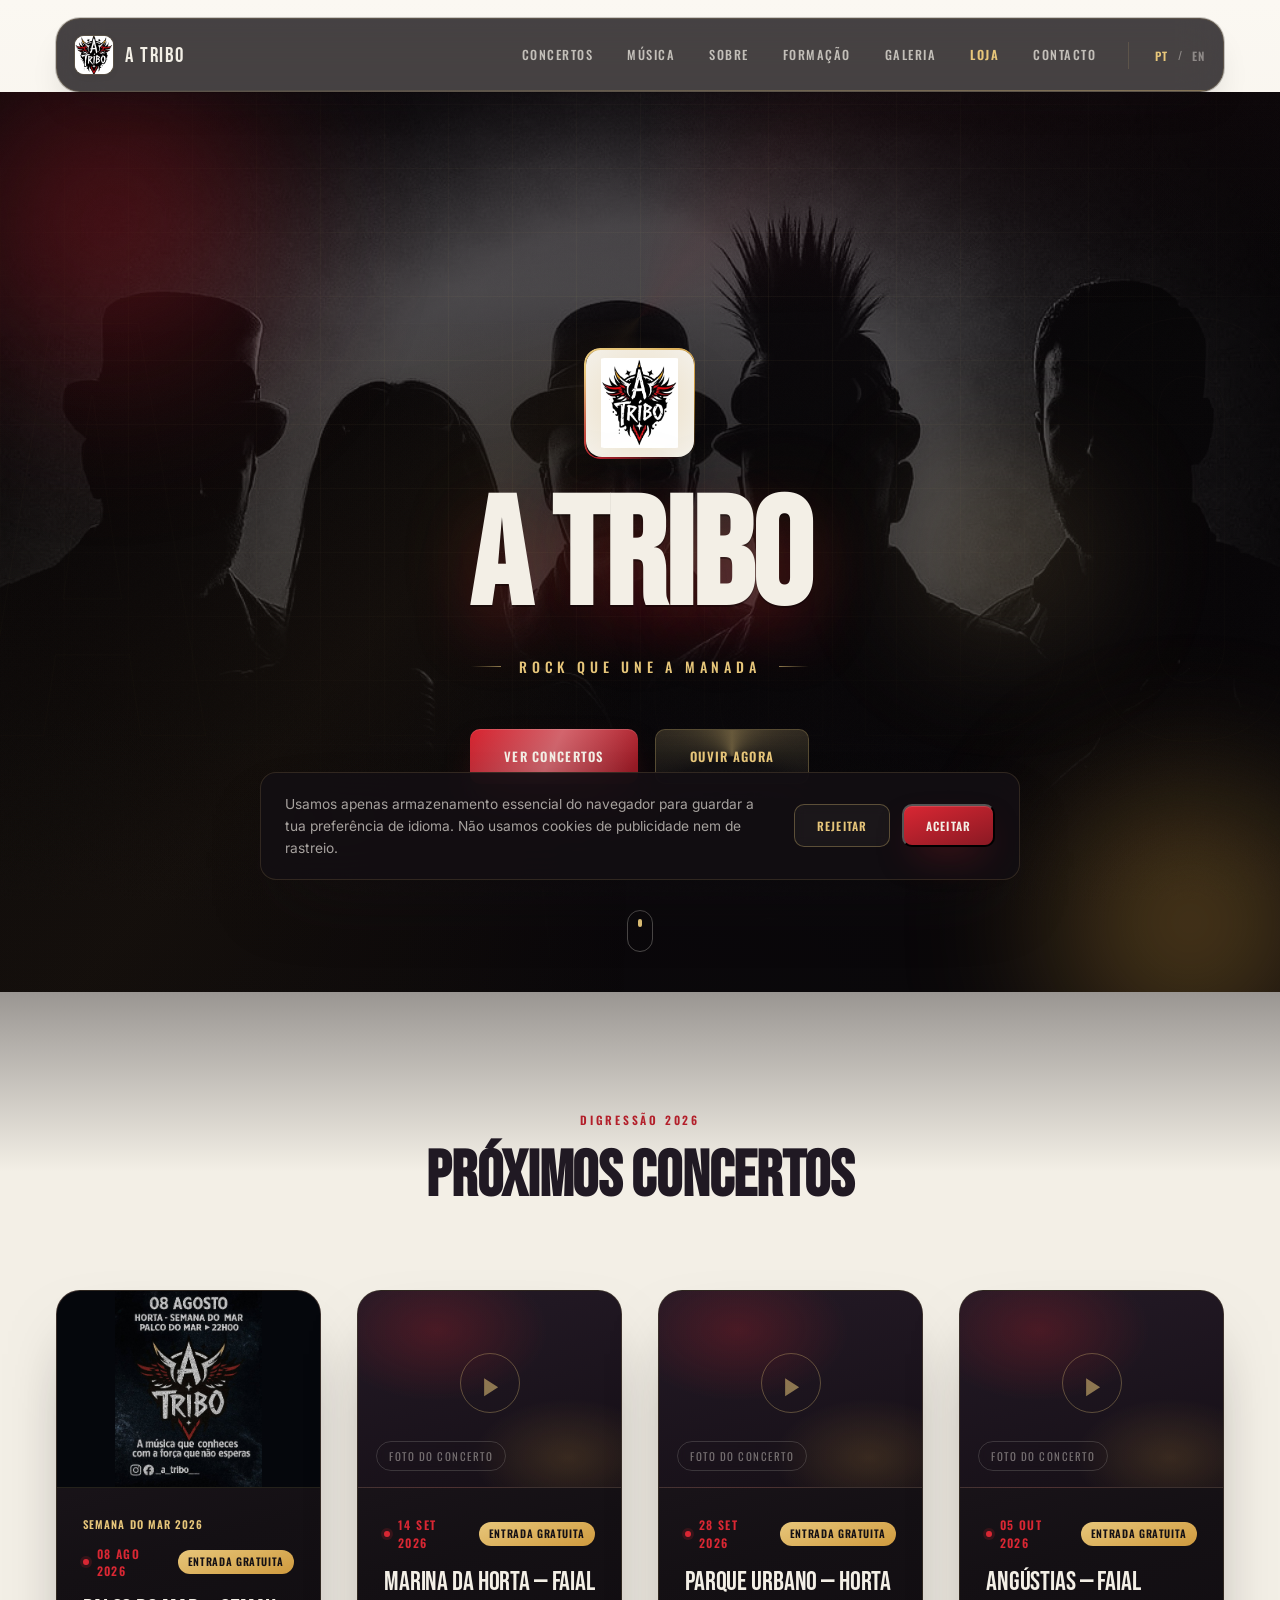
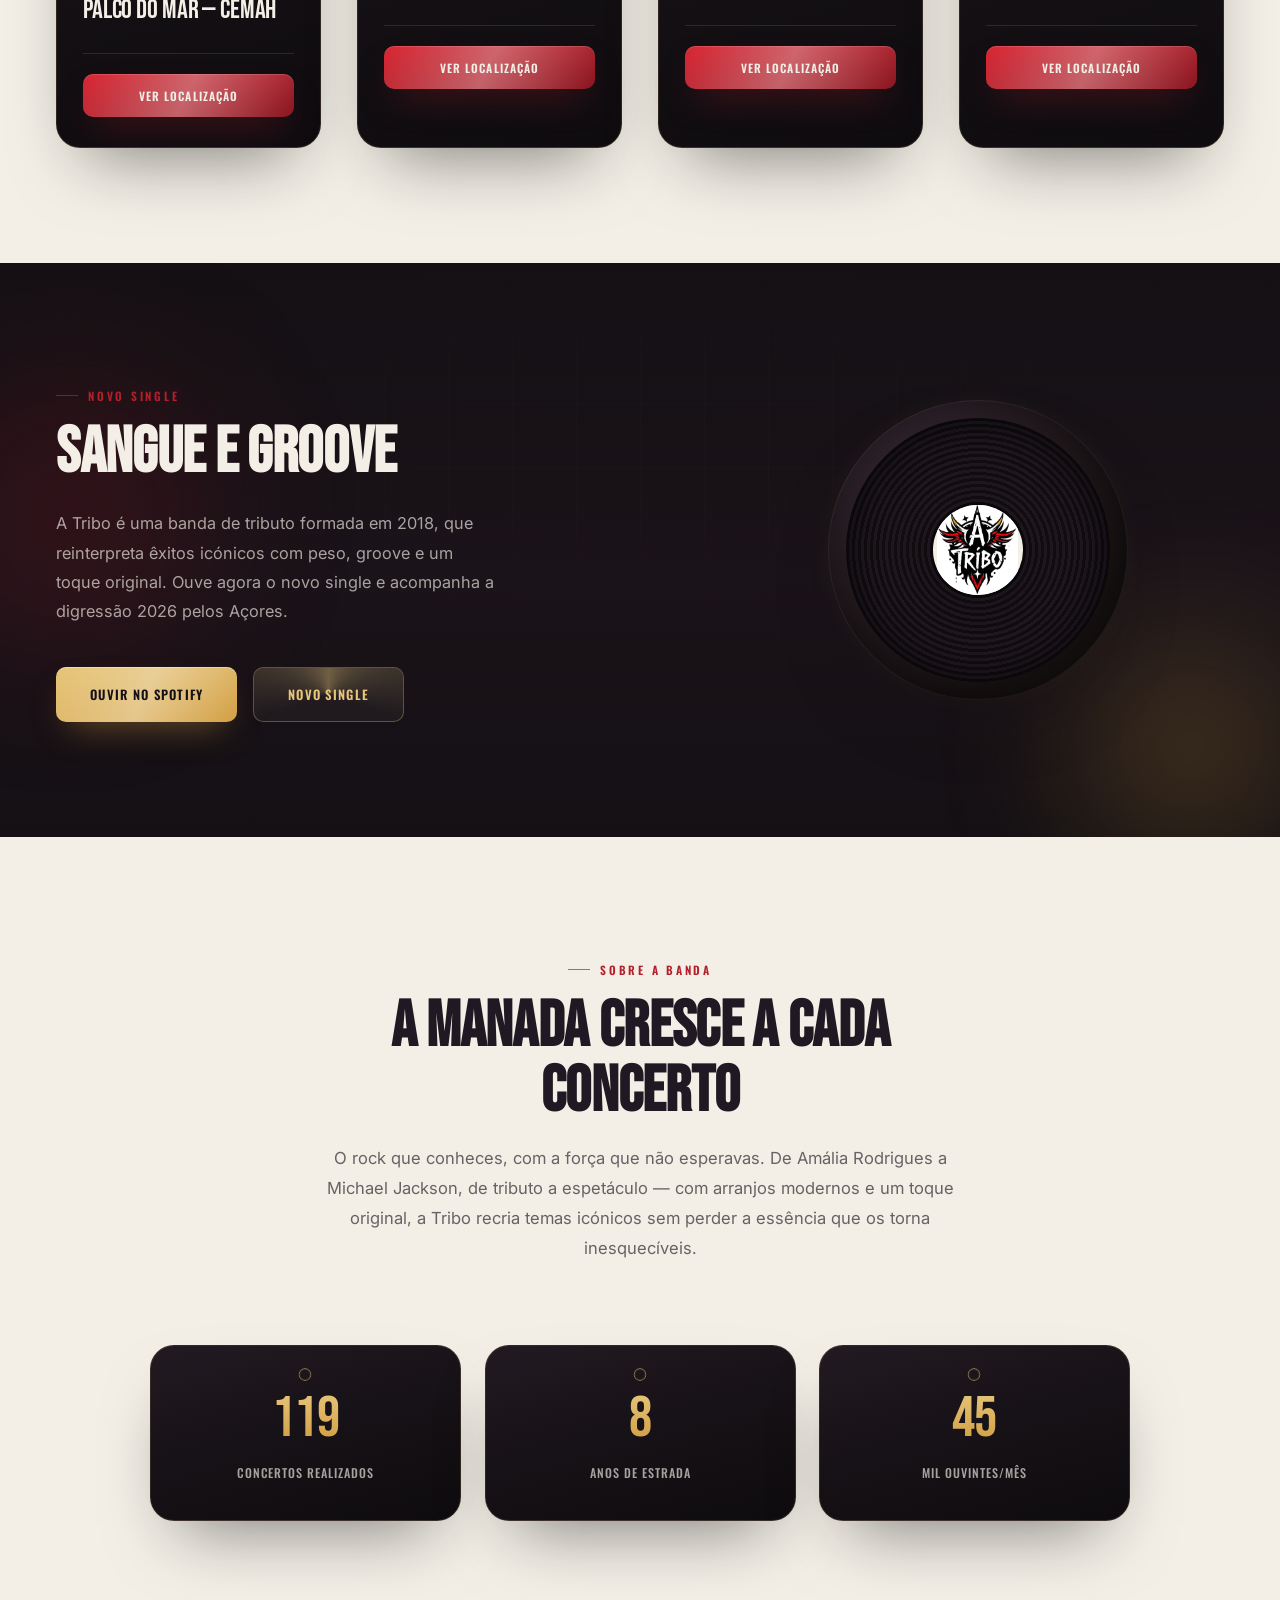
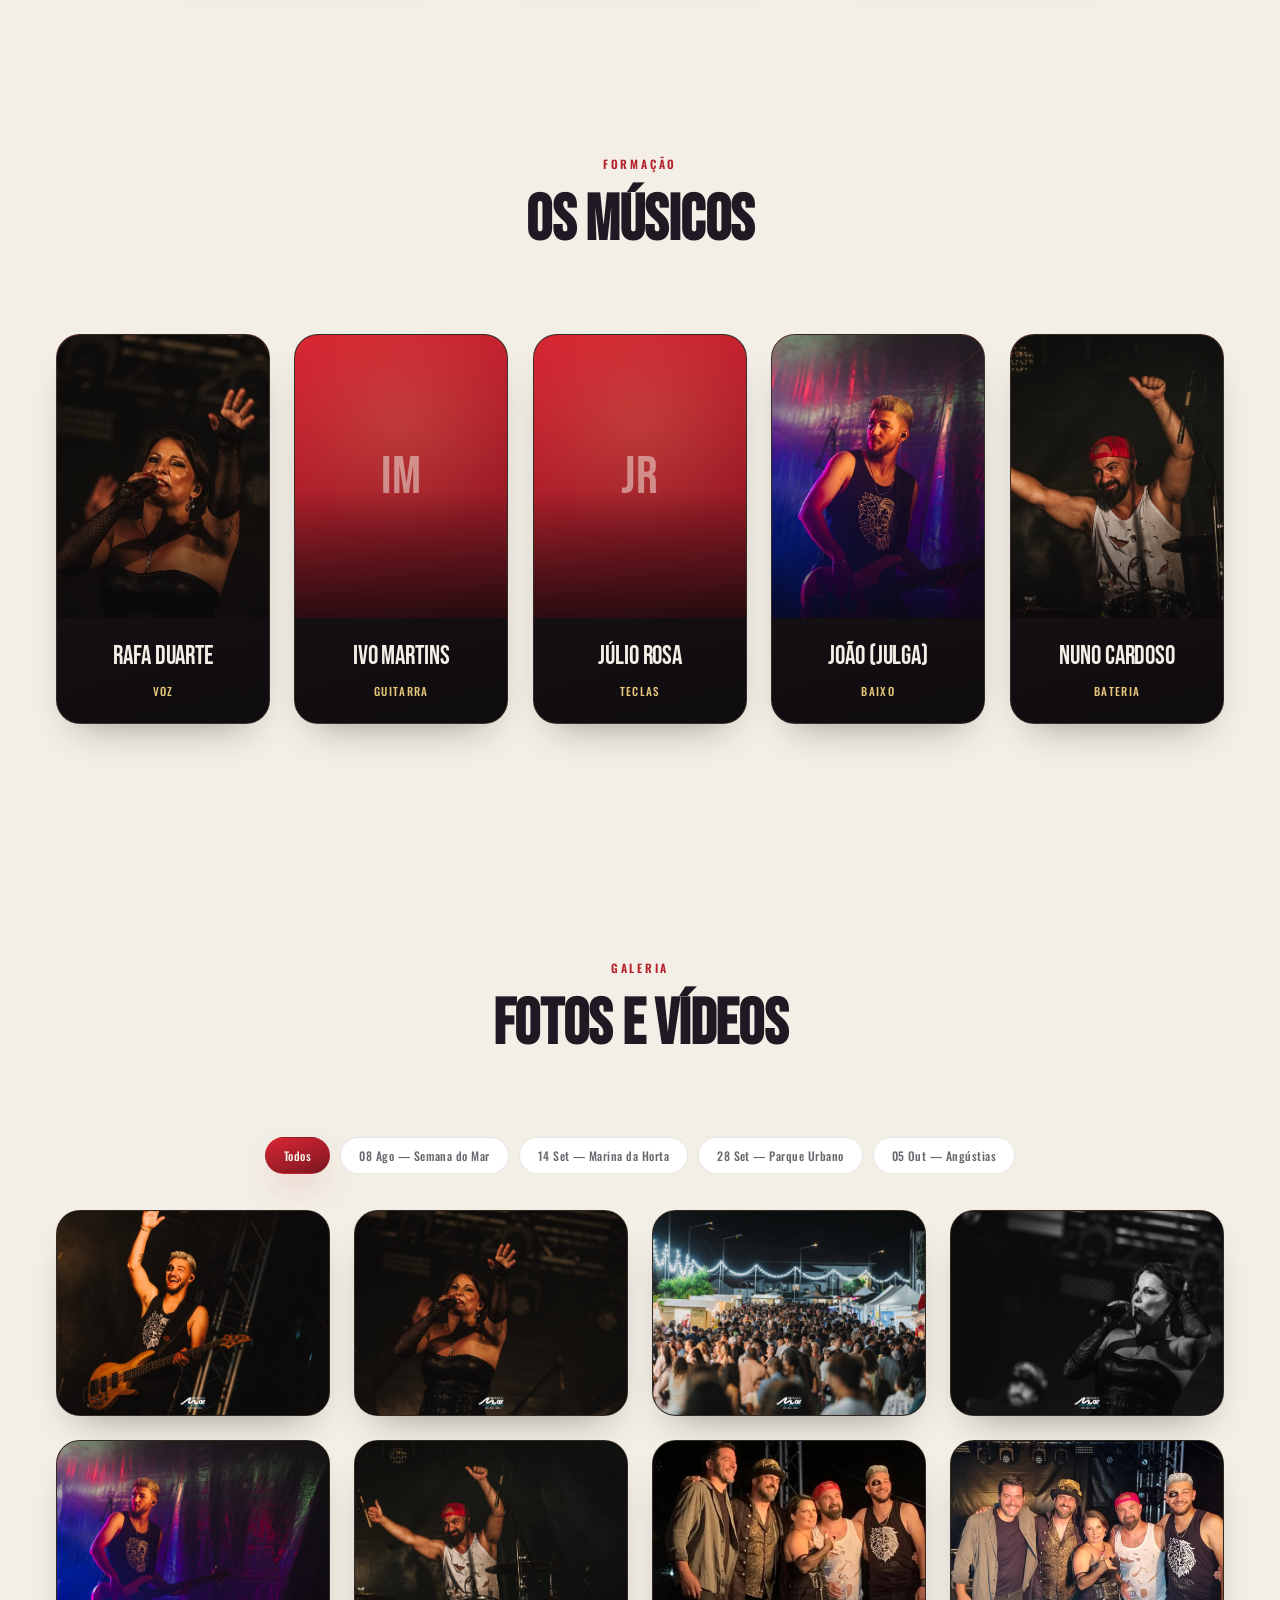
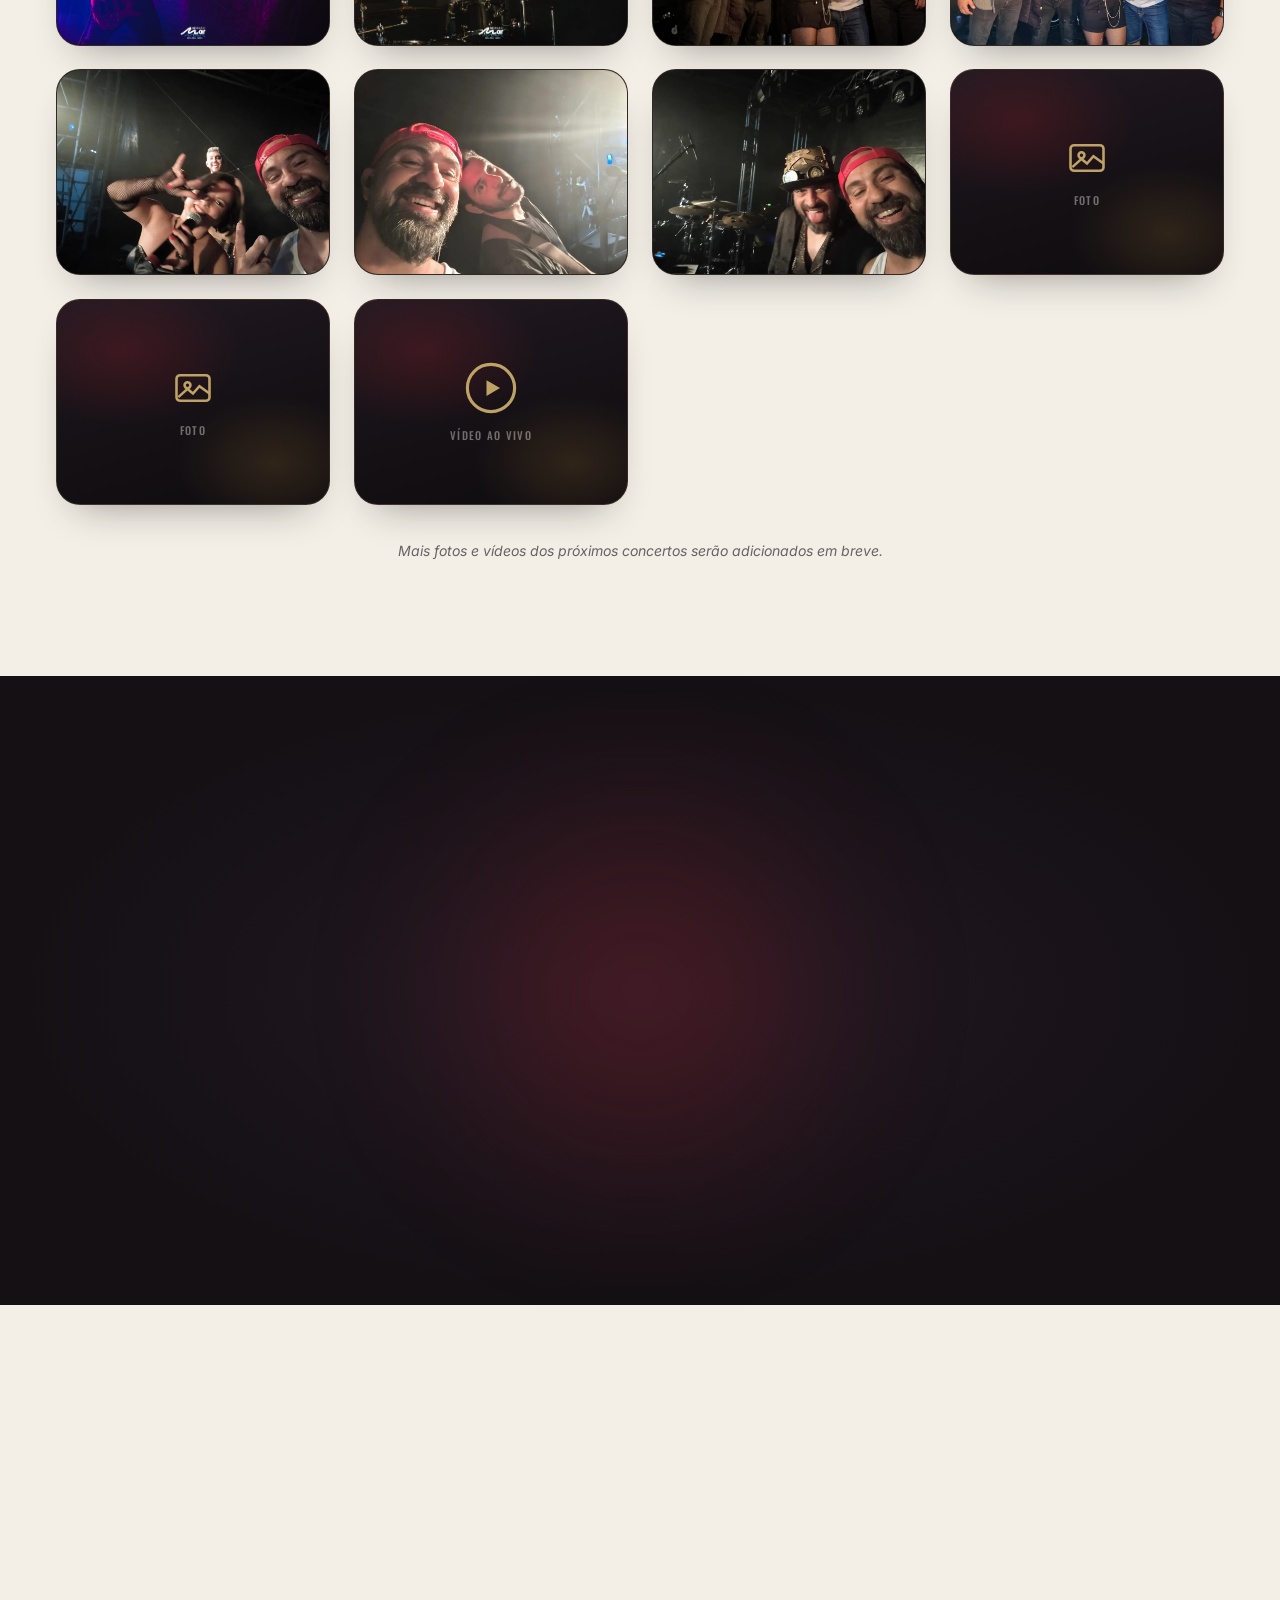
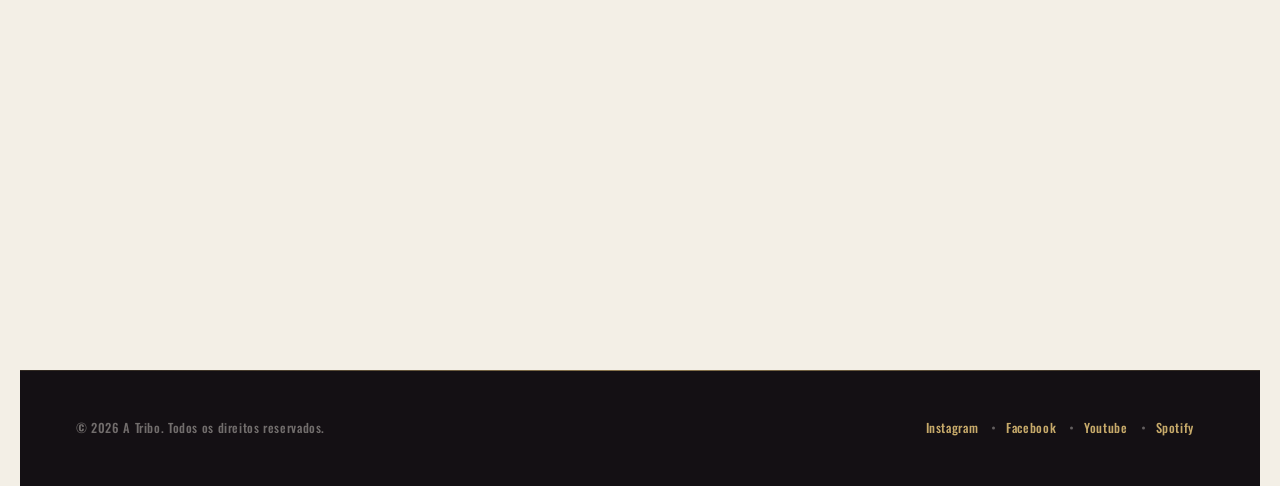
==== commit 440d009a: "Give band member photos much more prominence Replace the small 74px circular avatars with full-width" ====
--- a/index.html
+++ b/index.html
@@ -237,33 +237,43 @@
 
     <div class="band-grid">
       <article class="member-card spotlight-card border-glow-static reveal" data-reveal="up" data-delay="1">
-        <div class="member-avatar member-avatar-photo"><img src="assets/rafa-duarte.jpg" alt="Rafa Duarte, vocalista da Tribo"></div>
-        <h3 class="member-name">Rafa Duarte</h3>
-        <p class="member-role" data-i18n="member1.role">Voz</p>
+        <div class="member-photo"><img src="assets/rafa-duarte.jpg" alt="Rafa Duarte, vocalista da Tribo"></div>
+        <div class="member-info">
+          <h3 class="member-name">Rafa Duarte</h3>
+          <p class="member-role" data-i18n="member1.role">Voz</p>
+        </div>
       </article>
 
       <article class="member-card spotlight-card border-glow-static reveal" data-reveal="up" data-delay="2">
-        <div class="member-avatar"><span>IM</span></div>
-        <h3 class="member-name">Ivo Martins</h3>
-        <p class="member-role" data-i18n="member2.role">Guitarra</p>
+        <div class="member-photo member-photo-placeholder"><span>IM</span></div>
+        <div class="member-info">
+          <h3 class="member-name">Ivo Martins</h3>
+          <p class="member-role" data-i18n="member2.role">Guitarra</p>
+        </div>
       </article>
 
       <article class="member-card spotlight-card border-glow-static reveal" data-reveal="up" data-delay="3">
-        <div class="member-avatar"><span>JR</span></div>
-        <h3 class="member-name">Júlio Rosa</h3>
-        <p class="member-role" data-i18n="member3.role">Teclas</p>
+        <div class="member-photo member-photo-placeholder"><span>JR</span></div>
+        <div class="member-info">
+          <h3 class="member-name">Júlio Rosa</h3>
+          <p class="member-role" data-i18n="member3.role">Teclas</p>
+        </div>
       </article>
 
       <article class="member-card spotlight-card border-glow-static reveal" data-reveal="up" data-delay="1">
-        <div class="member-avatar member-avatar-photo"><img src="assets/joao-baixista.jpg" alt="João (Julga), baixista da Tribo"></div>
-        <h3 class="member-name">João (Julga)</h3>
-        <p class="member-role" data-i18n="member4.role">Baixo</p>
+        <div class="member-photo"><img src="assets/joao-baixista.jpg" alt="João (Julga), baixista da Tribo"></div>
+        <div class="member-info">
+          <h3 class="member-name">João (Julga)</h3>
+          <p class="member-role" data-i18n="member4.role">Baixo</p>
+        </div>
       </article>
 
       <article class="member-card spotlight-card border-glow-static reveal" data-reveal="up" data-delay="2">
-        <div class="member-avatar member-avatar-photo"><img src="assets/nuno-cardoso.jpg" alt="Nuno Cardoso, baterista da Tribo"></div>
-        <h3 class="member-name">Nuno Cardoso</h3>
-        <p class="member-role" data-i18n="member5.role">Bateria</p>
+        <div class="member-photo"><img src="assets/nuno-cardoso.jpg" alt="Nuno Cardoso, baterista da Tribo"></div>
+        <div class="member-info">
+          <h3 class="member-name">Nuno Cardoso</h3>
+          <p class="member-role" data-i18n="member5.role">Bateria</p>
+        </div>
       </article>
     </div>
   </section>
--- a/style.css
+++ b/style.css
@@ -907,62 +907,62 @@
   background: linear-gradient(165deg, var(--preto-tinta-3), var(--preto-tinta) 60%, #0f0c10);
   border: 1px solid var(--hairline-dark);
   border-radius: var(--r-lg);
-  padding: 32px 18px 28px;
+  overflow: hidden;
   text-align: center;
   box-shadow: var(--shadow-md);
   transform-style: preserve-3d;
   will-change: transform;
 }
-.spotlight-card:hover.member-card{ box-shadow: var(--shadow-md), var(--shadow-gold); }
-
-.member-avatar{
-  width: 74px; height: 74px;
-  margin: 0 auto 18px;
-  border-radius: 50%;
+.spotlight-card:hover.member-card{ box-shadow: var(--shadow-lg), var(--shadow-gold); }
+
+.member-photo{
+  position: relative;
+  aspect-ratio: 3 / 4;
   background: linear-gradient(160deg, var(--vermelho-sangue-2), var(--vermelho-escuro));
-  display: flex; align-items: center; justify-content: center;
-  box-shadow: var(--shadow-red), inset 0 1px 0 rgba(255,255,255,.12);
-  position: relative;
-}
-.member-avatar::before{
-  content: "";
-  position: absolute; inset: -7px; border-radius: 50%; z-index: -1;
-  background: radial-gradient(circle, rgba(179,31,42,.4), transparent 72%);
-  animation: avatar-pulse 3.4s ease-in-out infinite;
-}
-.member-card:nth-child(2) .member-avatar::before{ animation-delay: .5s; }
-.member-card:nth-child(3) .member-avatar::before{ animation-delay: 1s; }
-.member-card:nth-child(4) .member-avatar::before{ animation-delay: 1.5s; }
-.member-card:nth-child(5) .member-avatar::before{ animation-delay: 2s; }
-@keyframes avatar-pulse{
-  0%,100%{ opacity: .35; transform: scale(.88); }
-  50%{ opacity: .8; transform: scale(1.16); }
-}
-.member-avatar::after{
-  content: "";
-  position: absolute; inset: -1px; border-radius: 50%;
-  border: 1px solid rgba(231,198,122,.28);
-}
-.member-avatar span{
-  font-family: var(--font-support);
-  font-weight: 600;
-  letter-spacing: .04em;
-  font-size: 1.05rem;
-  color: var(--branco-osso);
-}
-.member-avatar-photo{
-  background: var(--preto-tinta);
   overflow: hidden;
 }
-.member-avatar-photo img{
+.member-photo img{
   width: 100%; height: 100%;
   object-fit: cover;
-  border-radius: 50%;
-}
+  object-position: center 22%;
+  display: block;
+  transition: transform .6s var(--ease-out);
+}
+.spotlight-card:hover .member-photo img{ transform: scale(1.05); }
+.member-photo::after{
+  content: "";
+  position: absolute; inset: 0;
+  background: linear-gradient(180deg, transparent 55%, rgba(10,8,10,.75) 100%);
+  pointer-events: none;
+}
+.member-photo-placeholder{
+  display: flex; align-items: center; justify-content: center;
+}
+.member-photo-placeholder::before{
+  content: "";
+  position: absolute; inset: 0;
+  background: radial-gradient(ellipse 80% 60% at 50% 30%, rgba(231,198,122,.16), transparent 70%);
+  animation: avatar-pulse 3.6s ease-in-out infinite;
+}
+.member-card:nth-child(2) .member-photo-placeholder::before{ animation-delay: .5s; }
+.member-card:nth-child(3) .member-photo-placeholder::before{ animation-delay: 1s; }
+@keyframes avatar-pulse{
+  0%,100%{ opacity: .5; }
+  50%{ opacity: 1; }
+}
+.member-photo-placeholder span{
+  position: relative; z-index: 1;
+  font-family: var(--font-display);
+  font-size: 3.4rem;
+  letter-spacing: .02em;
+  color: rgba(243,239,230,.5);
+}
+
+.member-info{ padding: 20px 16px 24px; }
 .member-name{
   font-family: var(--font-display);
   font-weight: 400;
-  font-size: 1.5rem;
+  font-size: 1.6rem;
   letter-spacing: -.005em;
   color: var(--branco-osso);
   margin: 0 0 6px;
@@ -978,11 +978,12 @@
 }
 
 @media (max-width: 1024px){
-  .band-grid{ grid-template-columns: repeat(3, 1fr); max-width: 700px; }
+  .band-grid{ grid-template-columns: repeat(3, 1fr); max-width: 720px; }
 }
 @media (max-width: 640px){
-  .band-grid{ grid-template-columns: repeat(2, 1fr); max-width: 400px; gap: var(--sp-2); }
-  .member-card{ padding: 26px 14px 22px; }
+  .band-grid{ grid-template-columns: repeat(2, 1fr); max-width: 420px; gap: var(--sp-2); }
+  .member-info{ padding: 16px 12px 20px; }
+  .member-name{ font-size: 1.3rem; }
 }
 
 /* ============================================================
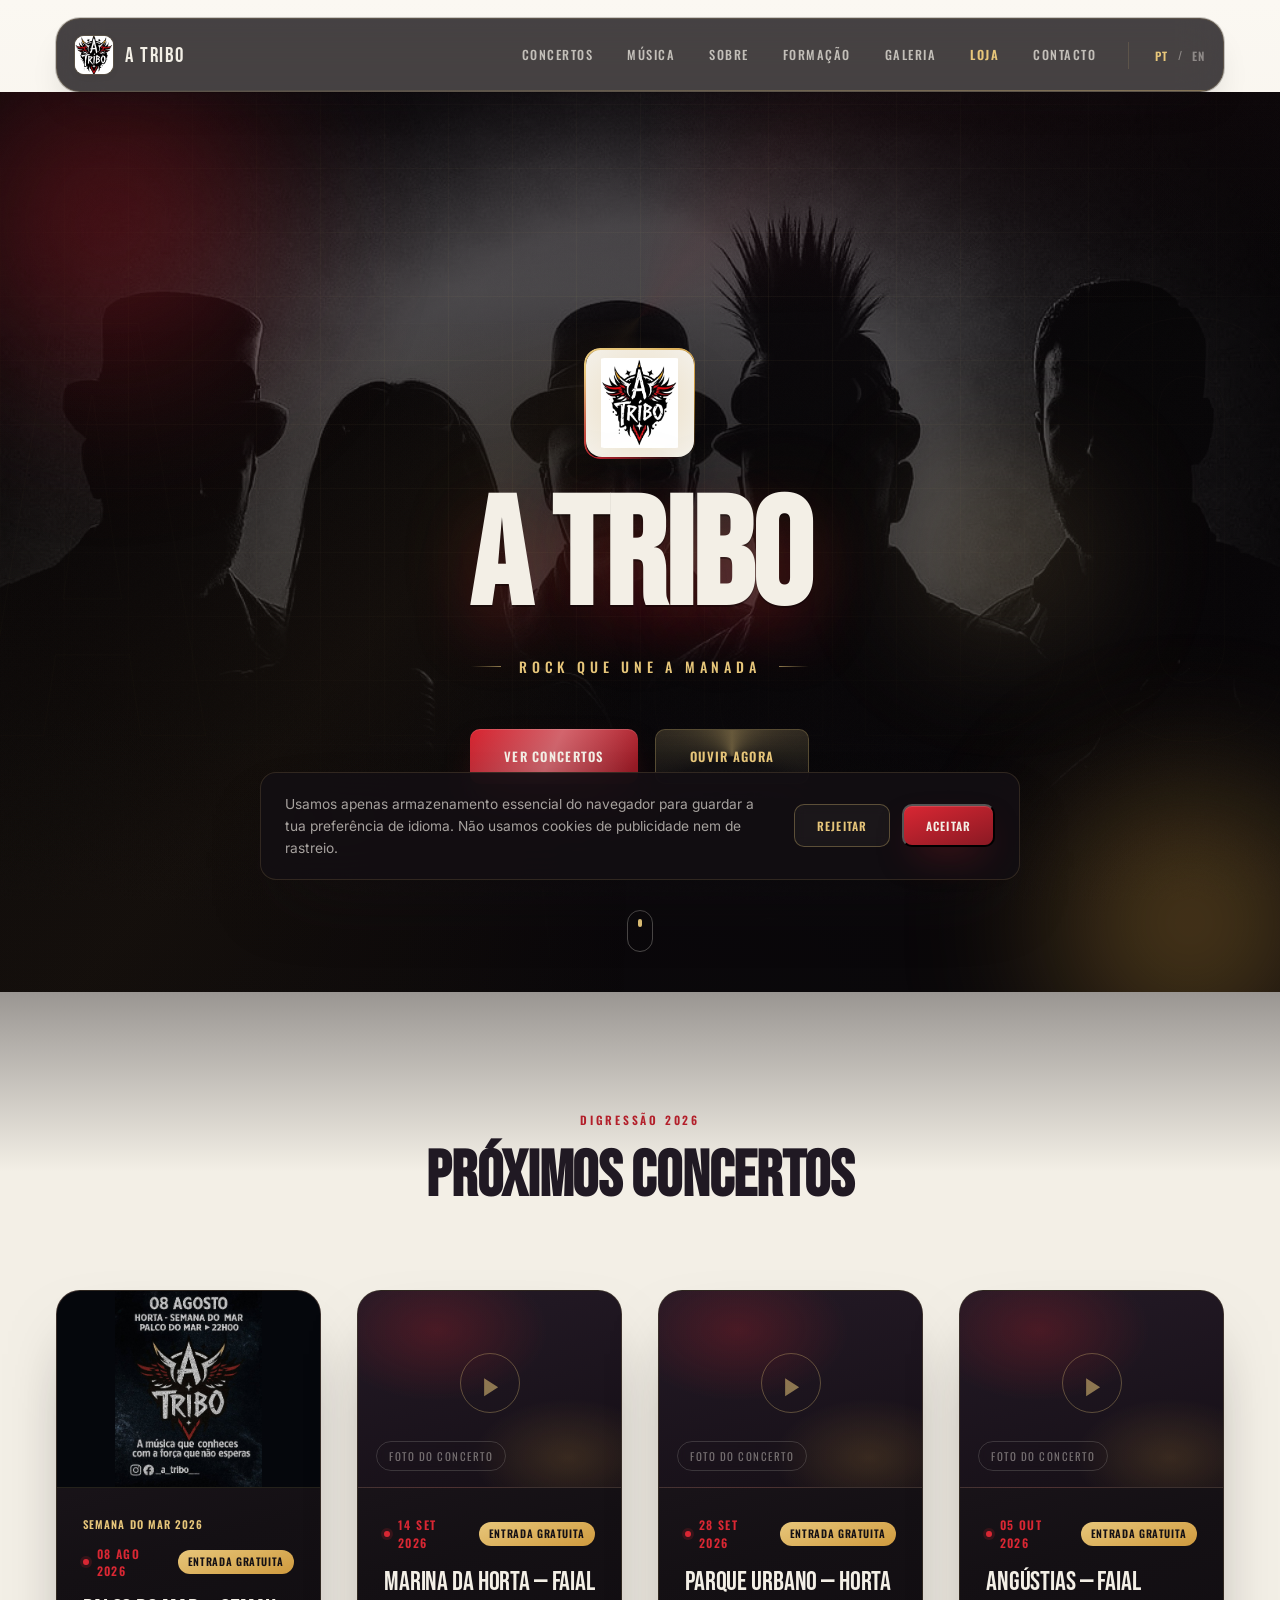
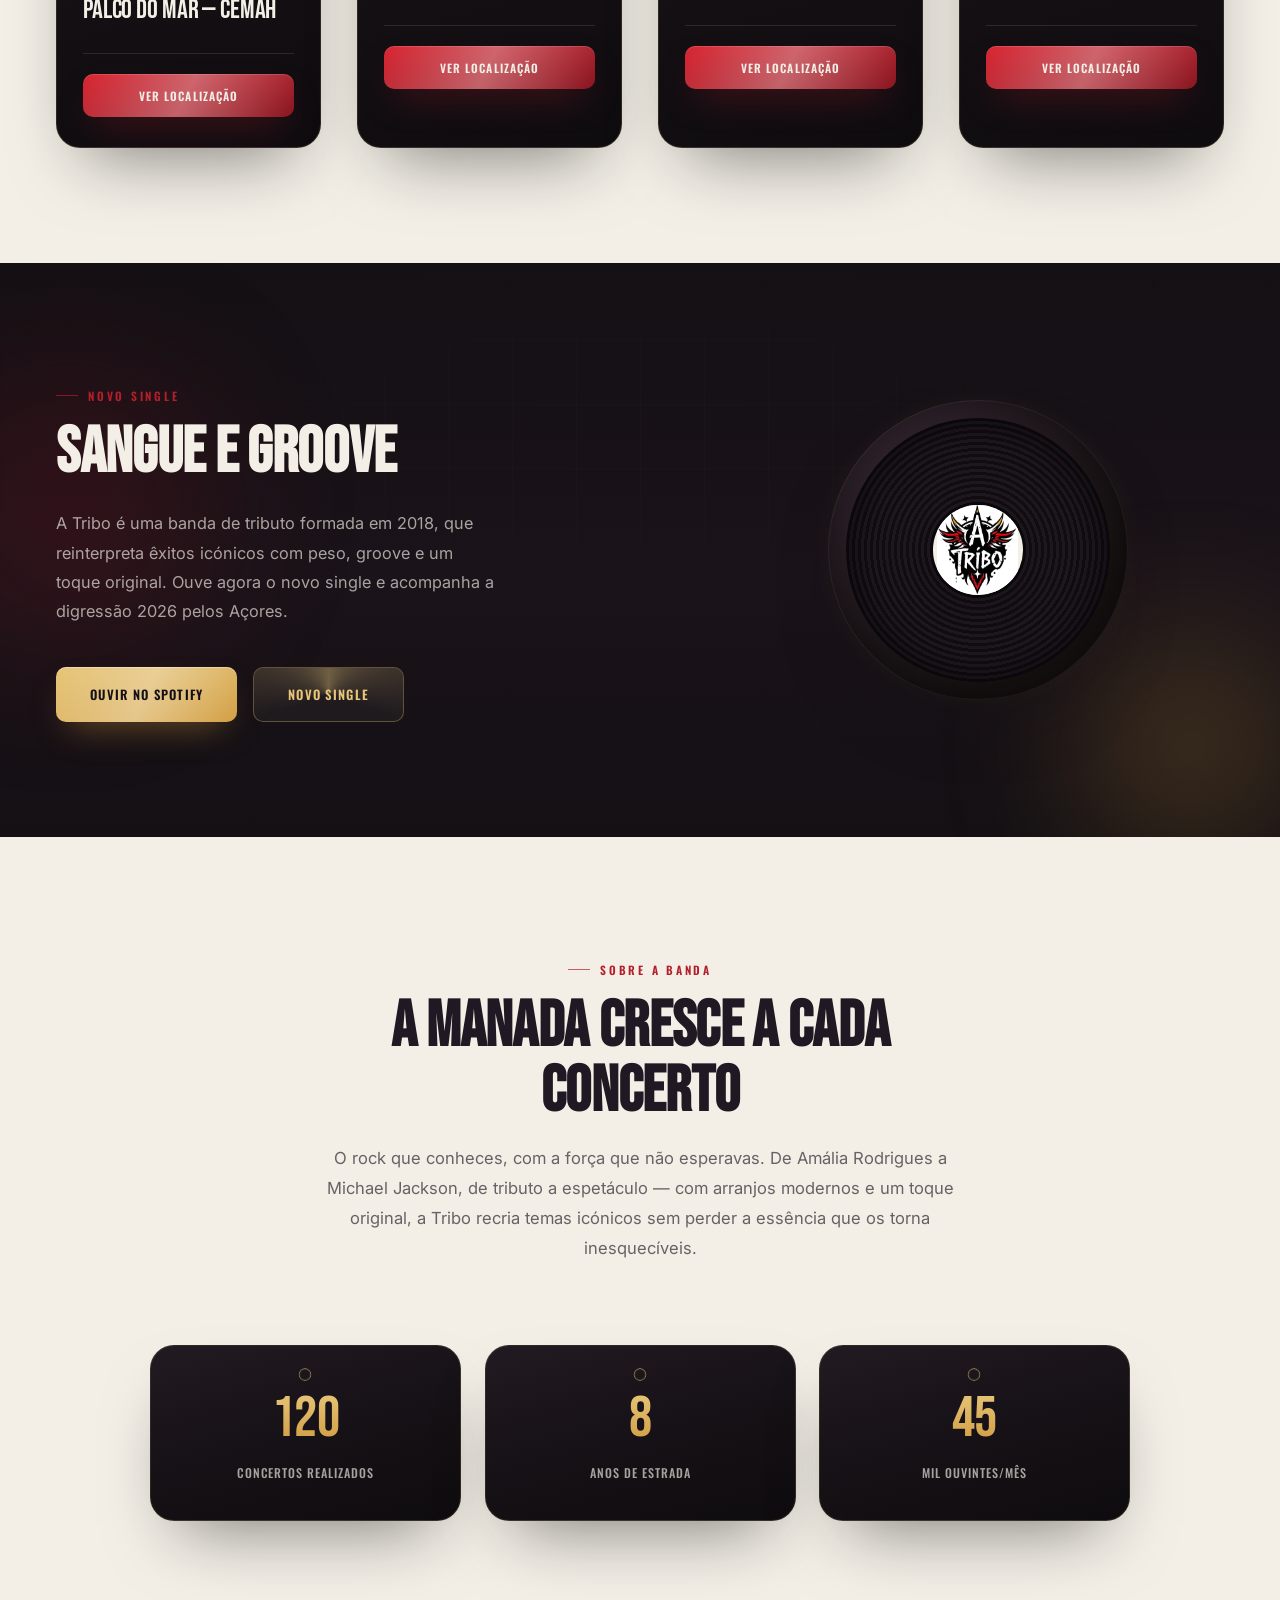
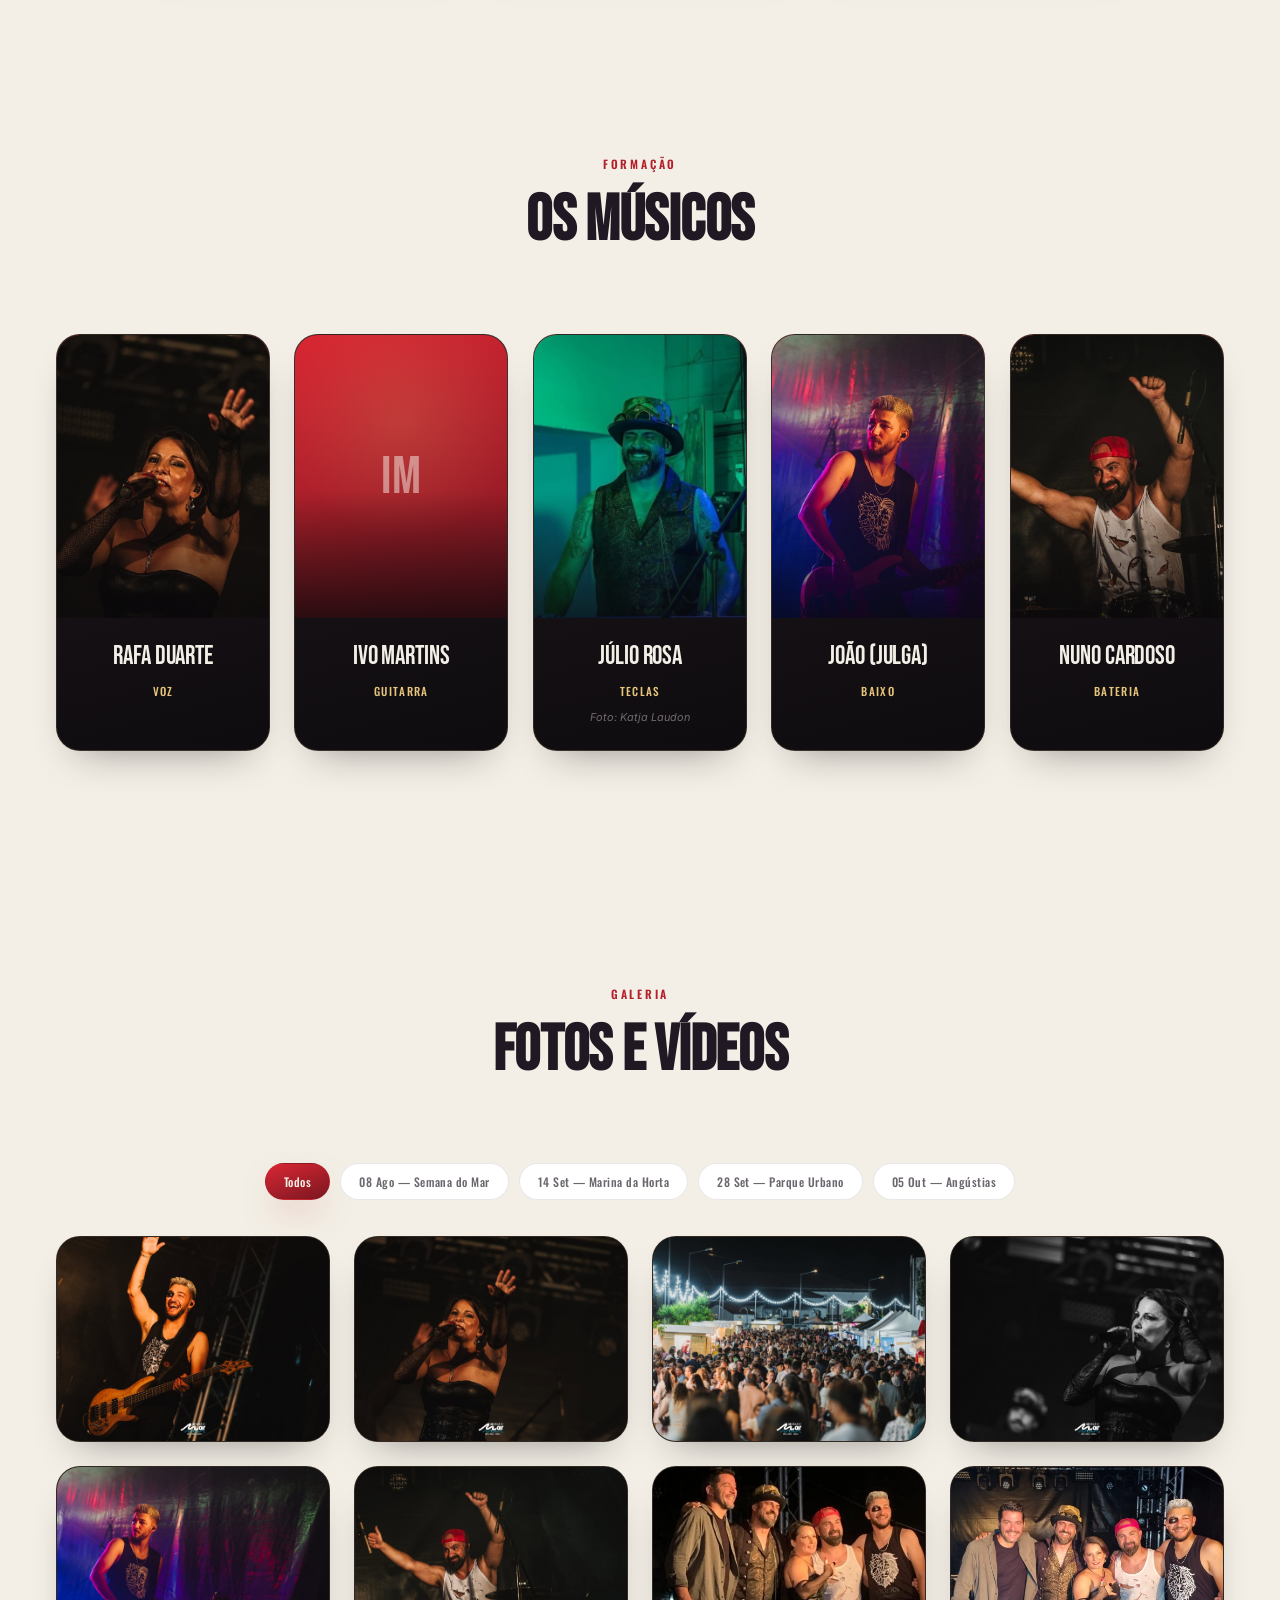
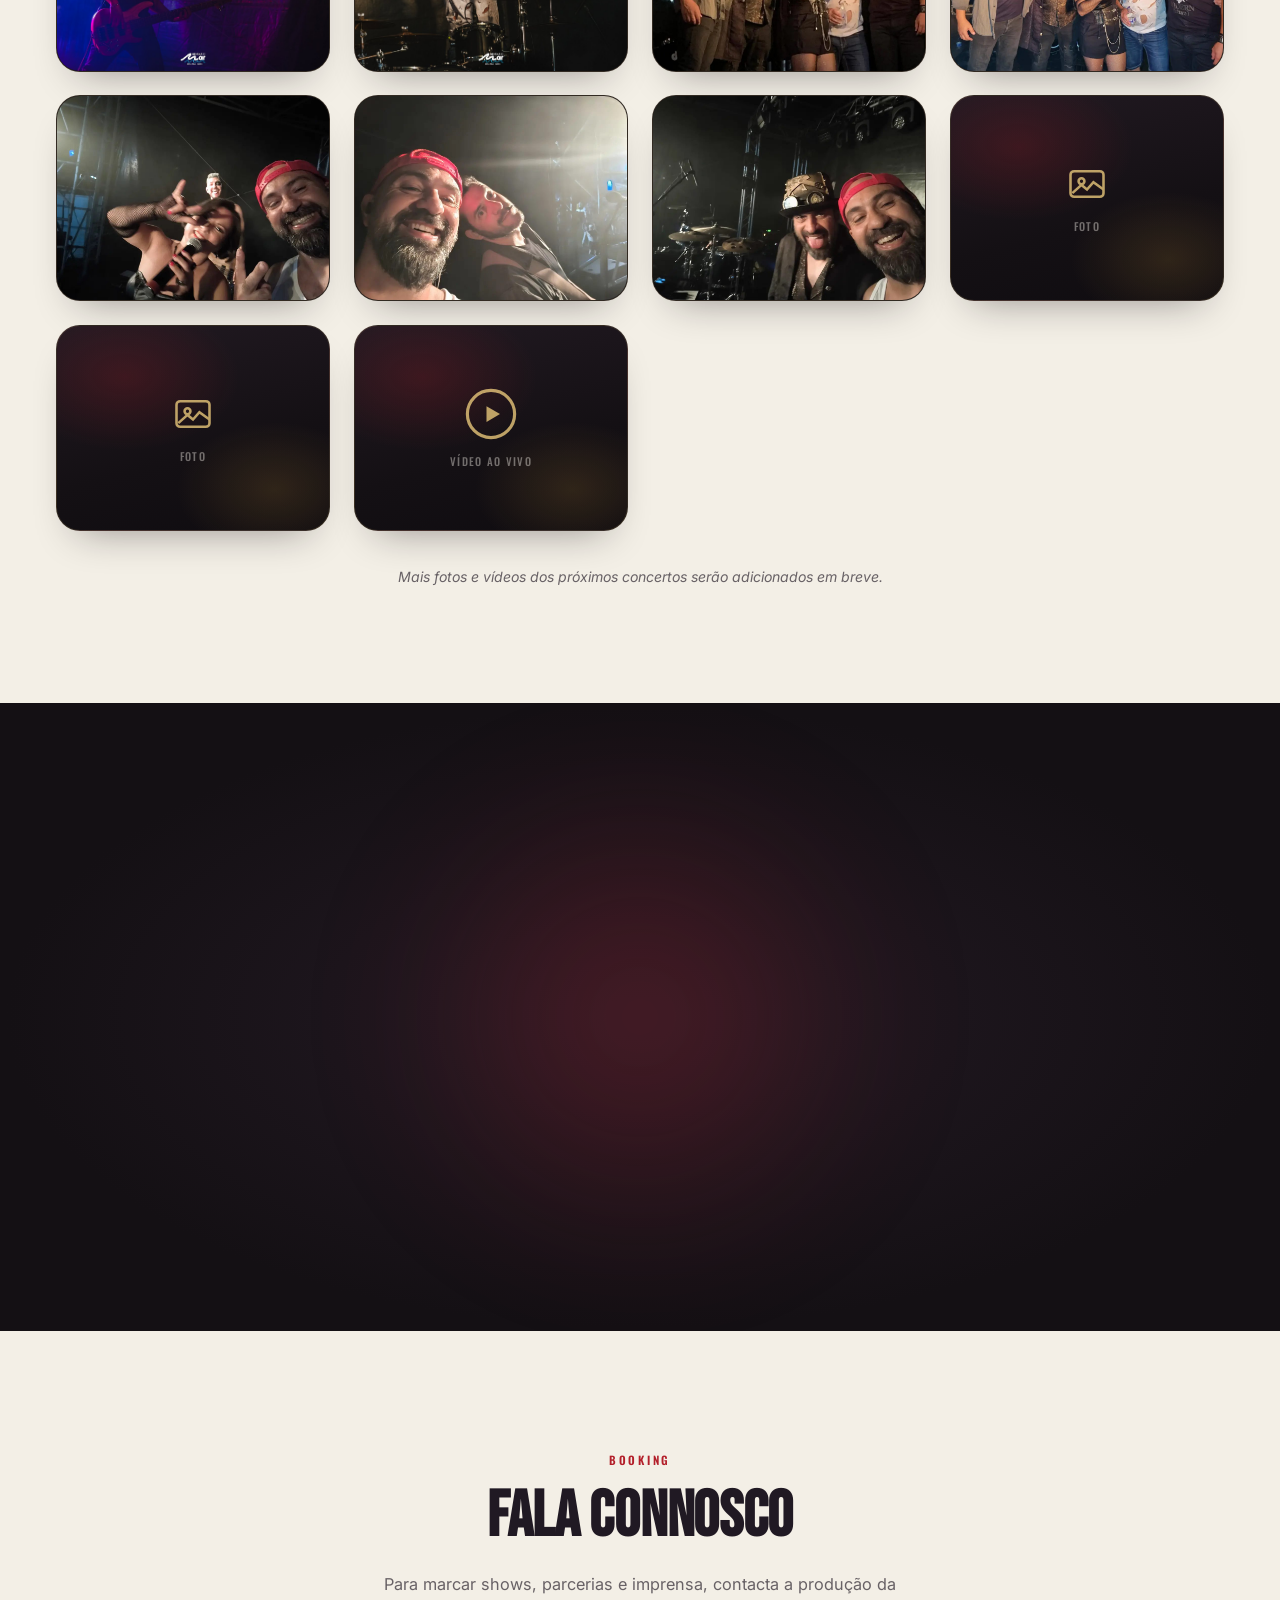
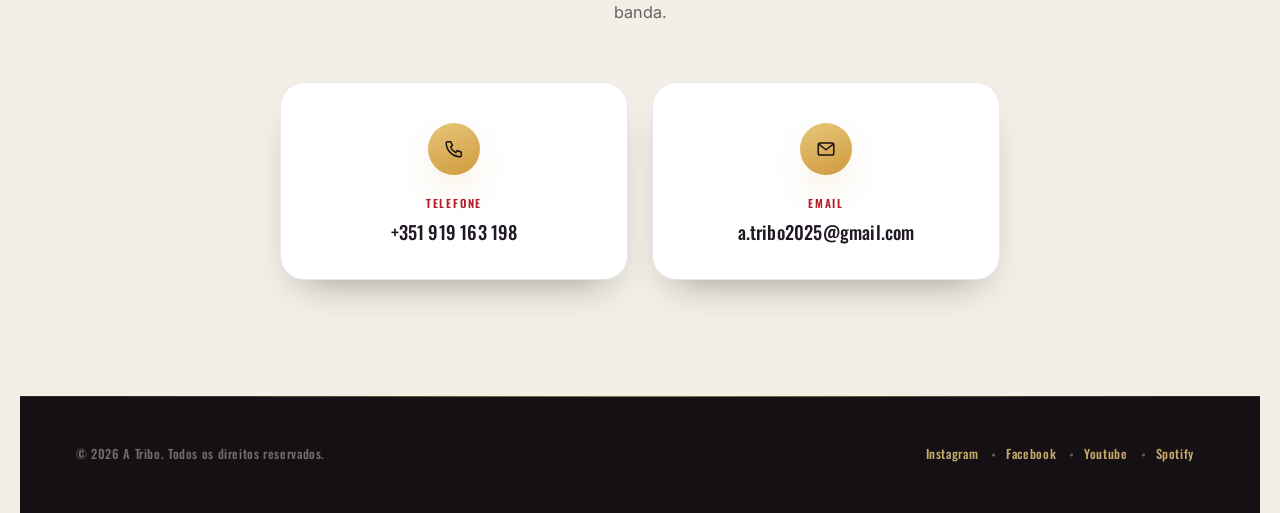
==== commit 6d33eb92: "Add Júlio Rosa's photo with photographer credit Cropped above the photographer's copyright watermark" ====
--- a/index.html
+++ b/index.html
@@ -253,10 +253,11 @@
       </article>
 
       <article class="member-card spotlight-card border-glow-static reveal" data-reveal="up" data-delay="3">
-        <div class="member-photo member-photo-placeholder"><span>JR</span></div>
+        <div class="member-photo"><img src="assets/julio-rosa.jpg" alt="Júlio Rosa, tecladista da Tribo"></div>
         <div class="member-info">
           <h3 class="member-name">Júlio Rosa</h3>
           <p class="member-role" data-i18n="member3.role">Teclas</p>
+          <p class="member-credit">Foto: Katja Laudon</p>
         </div>
       </article>
 
--- a/style.css
+++ b/style.css
@@ -975,6 +975,13 @@
   font-size: .7rem;
   color: var(--dourado-claro);
   margin: 0;
+}
+.member-credit{
+  margin: 10px 0 0;
+  font-family: var(--font-text);
+  font-size: .68rem;
+  font-style: italic;
+  color: var(--ink-faint);
 }
 
 @media (max-width: 1024px){
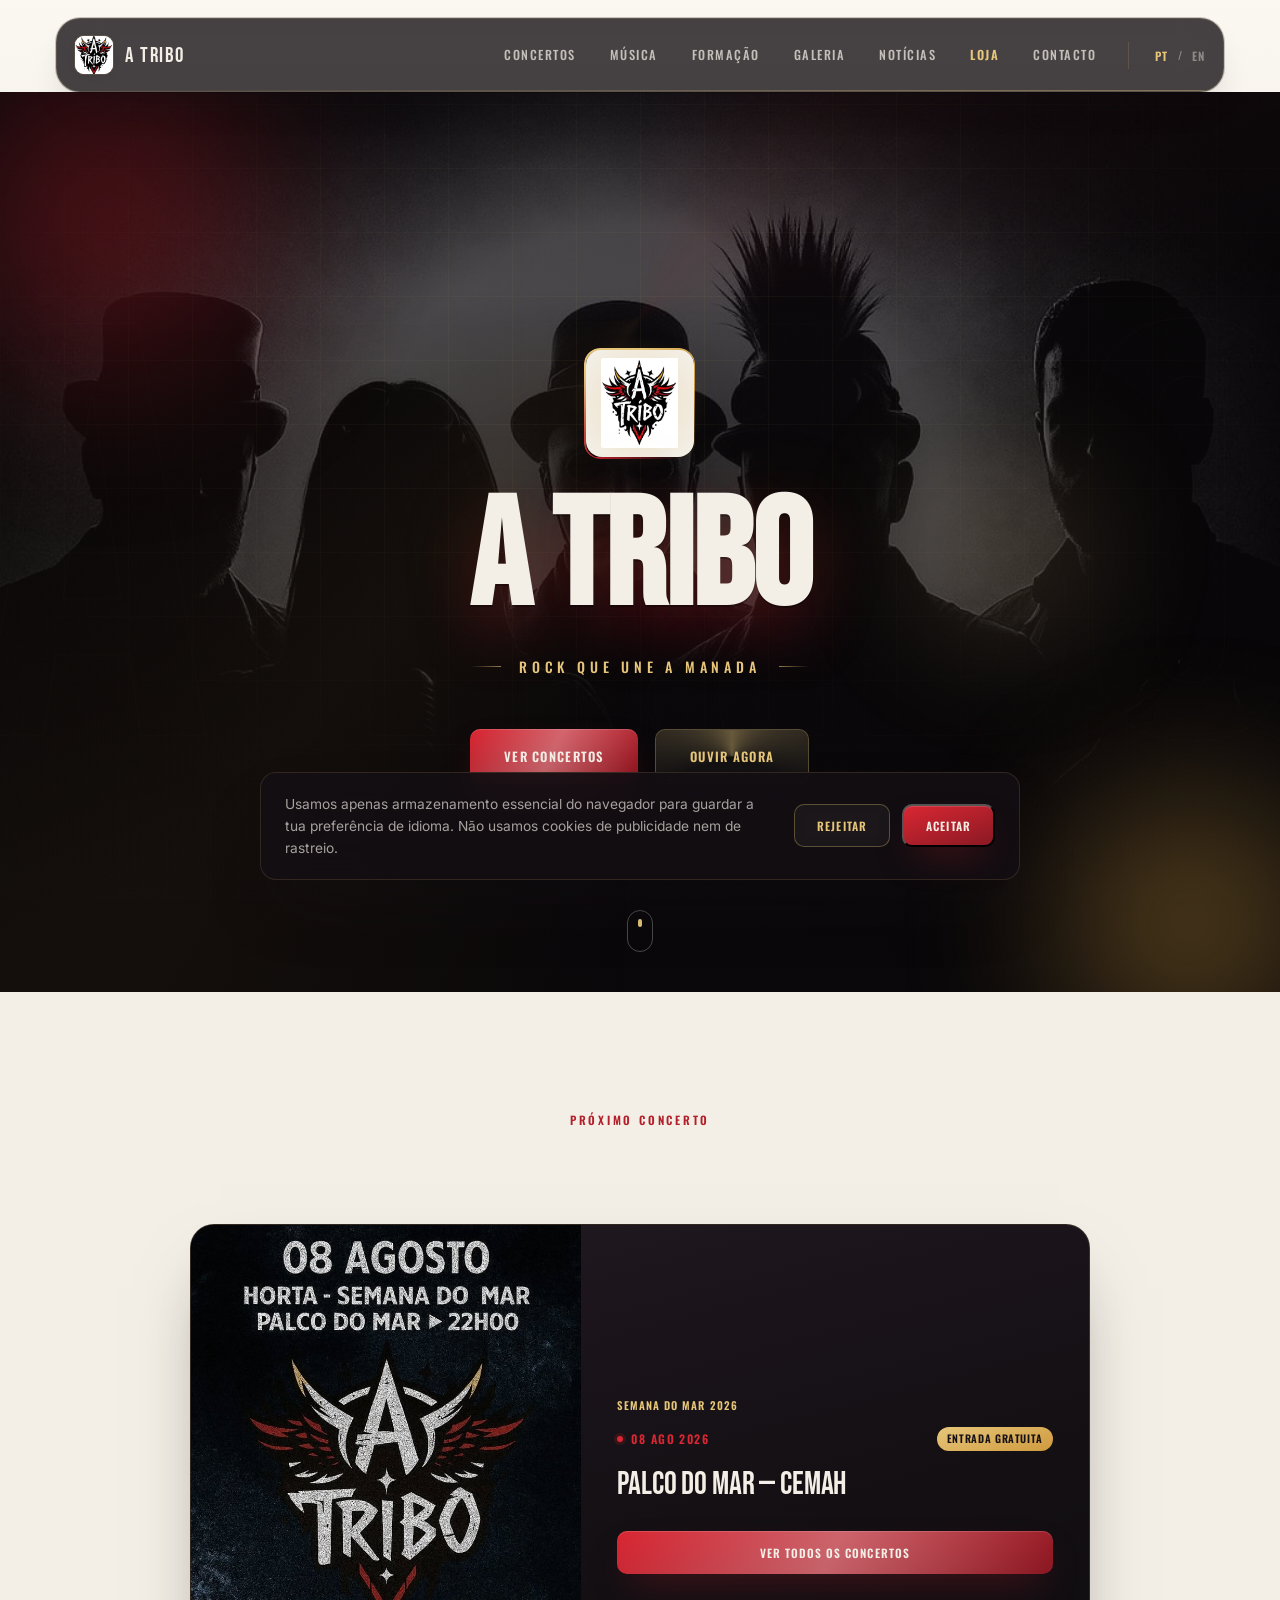
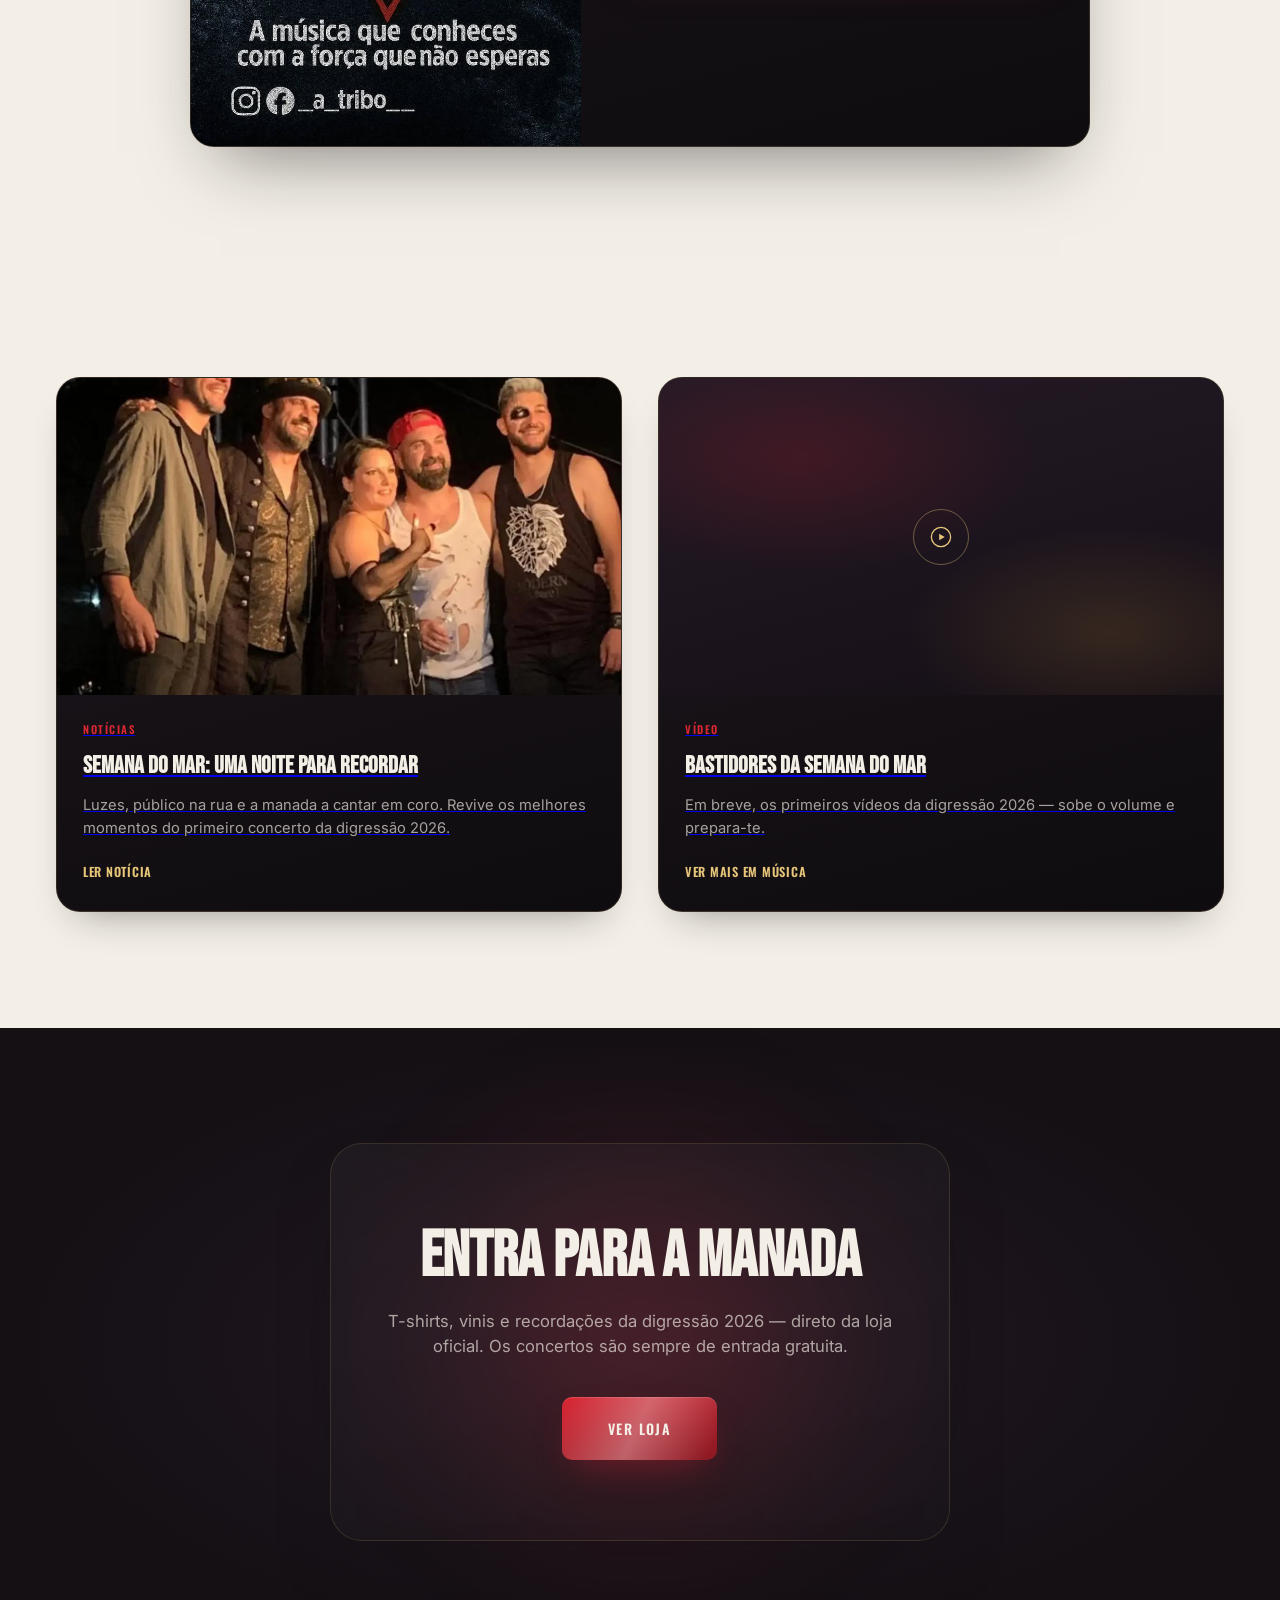
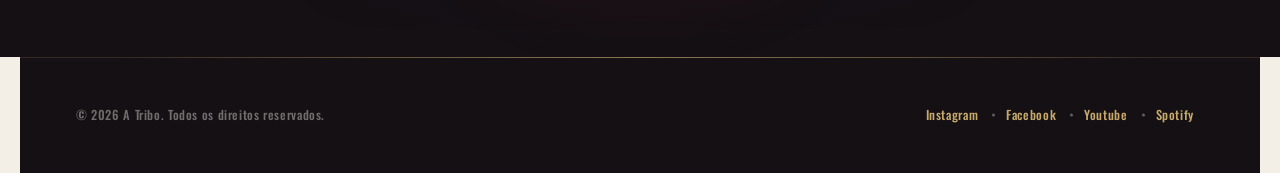
==== commit c1abb8f3: "Restructure from single-page landing to multi-page site The client wants to keep growing the site (a" ====
--- a/index.html
+++ b/index.html
@@ -8,8 +8,54 @@
 <link rel="preconnect" href="https://fonts.gstatic.com" crossorigin>
 <link href="https://fonts.googleapis.com/css2?family=Bebas+Neue&family=Oswald:wght@400;500;600;700&family=Inter:wght@400;500;600&display=swap" rel="stylesheet">
 <link rel="stylesheet" href="style.css">
+<script>
+window.PAGE_I18N = {
+  pt: {
+    'meta.title': 'A Tribo — Digressão 2026',
+    'hero.subtitle': 'ROCK QUE UNE A MANADA',
+    'hero.cta.shows': 'Ver Concertos',
+    'hero.cta.listen': 'Ouvir Agora',
+    'nextshow.eyebrow': 'Próximo Concerto',
+    'show0.date': '08 AGO 2026',
+    'show.freeEntry': 'Entrada Gratuita',
+    'nextshow.cta': 'Ver Todos os Concertos',
+    'teasers.news.eyebrow': 'Notícias',
+    'teasers.news.title': 'Semana do Mar: uma noite para recordar',
+    'teasers.news.text': 'Luzes, público na rua e a manada a cantar em coro. Revive os melhores momentos do primeiro concerto da digressão 2026.',
+    'teasers.news.link': 'Ler notícia',
+    'teasers.video.eyebrow': 'Vídeo',
+    'teasers.video.title': 'Bastidores da Semana do Mar',
+    'teasers.video.text': 'Em breve, os primeiros vídeos da digressão 2026 — sobe o volume e prepara-te.',
+    'teasers.video.link': 'Ver mais em Música',
+    'cta.title': 'Entra para a manada',
+    'cta.text': 'T-shirts, vinis e recordações da digressão 2026 — direto da loja oficial. Os concertos são sempre de entrada gratuita.',
+    'cta.button': 'Ver Loja'
+  },
+  en: {
+    'meta.title': 'A Tribo — 2026 Tour',
+    'hero.subtitle': 'ROCK THAT UNITES THE PACK',
+    'hero.cta.shows': 'See Shows',
+    'hero.cta.listen': 'Listen Now',
+    'nextshow.eyebrow': 'Next Show',
+    'show0.date': 'AUG 8, 2026',
+    'show.freeEntry': 'Free Entry',
+    'nextshow.cta': 'See All Shows',
+    'teasers.news.eyebrow': 'News',
+    'teasers.news.title': 'Semana do Mar: a night to remember',
+    'teasers.news.text': 'Lights, a street full of people, and the pack singing along. Relive the best moments from the first show of the 2026 tour.',
+    'teasers.news.link': 'Read article',
+    'teasers.video.eyebrow': 'Video',
+    'teasers.video.title': 'Behind the scenes at Semana do Mar',
+    'teasers.video.text': 'The first videos from the 2026 tour are coming soon — turn it up and get ready.',
+    'teasers.video.link': 'See more in Music',
+    'cta.title': 'Join the pack',
+    'cta.text': 'T-shirts, vinyls and keepsakes from the 2026 tour — straight from the official store. Shows are always free to attend.',
+    'cta.button': 'Visit Shop'
+  }
+};
+</script>
 </head>
-<body>
+<body data-page="home">
 
 <!-- global motion layers -->
 <div class="mouse-light" id="mouseLight" aria-hidden="true"></div>
@@ -17,45 +63,7 @@
 
 <a class="skip-link" href="#conteudo" data-i18n="skip.link">Saltar para o conteúdo</a>
 
-<header class="nav-wrap">
-  <nav class="nav glass" id="siteNav">
-    <a class="nav-brand" href="#topo">
-      <span class="nav-logo-frame"><img src="assets/logo.png" alt="A Tribo" class="nav-logo-img"></span>
-      <span class="nav-brand-text">A TRIBO</span>
-    </a>
-    <div class="nav-right">
-      <ul class="nav-links">
-        <li><a href="#shows" data-i18n="nav.shows">Concertos</a></li>
-        <li><a href="#musica" data-i18n="nav.music">Música</a></li>
-        <li><a href="#sobre" data-i18n="nav.about">Sobre</a></li>
-        <li><a href="#formacao" data-i18n="nav.band">Formação</a></li>
-        <li><a href="#galeria" data-i18n="nav.gallery">Galeria</a></li>
-        <li><a href="#loja" class="nav-loja" data-i18n="nav.shop">Loja</a></li>
-        <li><a href="#contacto" data-i18n="nav.contact">Contacto</a></li>
-      </ul>
-      <div class="lang-switch" role="group" aria-label="Idioma / Language">
-        <button type="button" class="lang-btn" data-lang="pt" aria-pressed="true">PT</button>
-        <span class="lang-sep" aria-hidden="true">/</span>
-        <button type="button" class="lang-btn" data-lang="en" aria-pressed="false">EN</button>
-      </div>
-      <button type="button" class="nav-toggle" id="navToggle" aria-expanded="false" aria-controls="mobileMenu" aria-label="Abrir menu">
-        <span></span><span></span><span></span>
-      </button>
-    </div>
-  </nav>
-</header>
-
-<div class="mobile-menu" id="mobileMenu">
-  <ul class="mobile-menu-links">
-    <li><a href="#shows" data-i18n="nav.shows">Concertos</a></li>
-    <li><a href="#musica" data-i18n="nav.music">Música</a></li>
-    <li><a href="#sobre" data-i18n="nav.about">Sobre</a></li>
-    <li><a href="#formacao" data-i18n="nav.band">Formação</a></li>
-    <li><a href="#galeria" data-i18n="nav.gallery">Galeria</a></li>
-    <li><a href="#loja" class="nav-loja" data-i18n="nav.shop">Loja</a></li>
-    <li><a href="#contacto" data-i18n="nav.contact">Contacto</a></li>
-  </ul>
-</div>
+<div id="navPlaceholder"></div>
 
 <main id="conteudo">
 
@@ -81,11 +89,11 @@
       <p class="hero-subtitle reveal" data-reveal="up" data-delay="2" data-i18n="hero.subtitle">ROCK QUE UNE A MANADA</p>
 
       <div class="hero-ctas reveal" data-reveal="up" data-delay="3">
-        <a href="#shows" class="btn btn-primary">
+        <a href="shows.html" class="btn btn-primary">
           <span class="btn-label" data-i18n="hero.cta.shows">Ver Concertos</span>
           <span class="btn-shine" aria-hidden="true"></span>
         </a>
-        <a href="#musica" class="btn btn-outline">
+        <a href="musica.html" class="btn btn-outline">
           <span class="btn-label" data-i18n="hero.cta.listen">Ouvir Agora</span>
           <span class="btn-border-anim" aria-hidden="true"></span>
         </a>
@@ -95,291 +103,63 @@
     <div class="scroll-cue" aria-hidden="true"><span></span></div>
   </section>
 
-  <!-- SHOWS -->
-  <section class="shows" id="shows">
+  <!-- PRÓXIMO CONCERTO -->
+  <section class="next-show" id="proximo-concerto">
     <div class="section-head reveal" data-reveal="up">
-      <p class="eyebrow" data-i18n="shows.eyebrow">Digressão 2026</p>
-      <h2 class="section-title" data-i18n="shows.title">Próximos Concertos</h2>
+      <p class="eyebrow" data-i18n="nextshow.eyebrow">Próximo Concerto</p>
     </div>
 
-    <div class="shows-grid">
-      <article class="show-card spotlight-card border-glow-static reveal" data-reveal="up" data-delay="1">
-        <div class="show-photo show-photo-poster">
-          <img src="assets/gallery/cartaz-semana-do-mar.jpg" alt="Cartaz do concerto A Tribo — Semana do Mar 2026, 08 Agosto, Palco do Mar, Horta">
+    <div class="next-show-card spotlight-card border-glow-static reveal" data-reveal="up">
+      <div class="next-show-photo">
+        <img src="assets/gallery/cartaz-semana-do-mar.jpg" alt="Cartaz do concerto A Tribo — Semana do Mar 2026, 08 Agosto, Palco do Mar, Horta">
+      </div>
+      <div class="next-show-info">
+        <p class="show-event">Semana do Mar 2026</p>
+        <div class="show-meta">
+          <p class="show-date" data-i18n="show0.date">08 AGO 2026</p>
+          <span class="show-free" data-i18n="show.freeEntry">Entrada Gratuita</span>
         </div>
-        <div class="show-info">
-          <p class="show-event">Semana do Mar 2026</p>
-          <div class="show-meta">
-            <p class="show-date" data-i18n="show0.date">08 AGO 2026</p>
-            <span class="show-free" data-i18n="show.freeEntry">Entrada Gratuita</span>
-          </div>
-          <h3 class="show-venue">Palco do Mar — CEMAH</h3>
-          <a href="#" class="btn btn-primary btn-small">
-            <span class="btn-label" data-i18n="show.detailsButton">Ver Localização</span>
+        <h3 class="show-venue">Palco do Mar — CEMAH</h3>
+        <div class="next-show-actions">
+          <a href="shows.html" class="btn btn-primary btn-small" style="margin-top:0;">
+            <span class="btn-label" data-i18n="nextshow.cta">Ver Todos os Concertos</span>
             <span class="btn-shine" aria-hidden="true"></span>
           </a>
-        </div>
-      </article>
-
-      <article class="show-card spotlight-card border-glow-static reveal" data-reveal="up" data-delay="2">
-        <div class="show-photo"><span data-i18n="show.photoLabel">Foto do Concerto</span></div>
-        <div class="show-info">
-          <div class="show-meta">
-            <p class="show-date" data-i18n="show1.date">14 SET 2026</p>
-            <span class="show-free" data-i18n="show.freeEntry">Entrada Gratuita</span>
-          </div>
-          <h3 class="show-venue">Marina da Horta — Faial</h3>
-          <a href="#" class="btn btn-primary btn-small">
-            <span class="btn-label" data-i18n="show.detailsButton">Ver Localização</span>
-            <span class="btn-shine" aria-hidden="true"></span>
-          </a>
-        </div>
-      </article>
-
-      <article class="show-card spotlight-card border-glow-static reveal" data-reveal="up" data-delay="3">
-        <div class="show-photo"><span data-i18n="show.photoLabel">Foto do Concerto</span></div>
-        <div class="show-info">
-          <div class="show-meta">
-            <p class="show-date" data-i18n="show2.date">28 SET 2026</p>
-            <span class="show-free" data-i18n="show.freeEntry">Entrada Gratuita</span>
-          </div>
-          <h3 class="show-venue">Parque Urbano — Horta</h3>
-          <a href="#" class="btn btn-primary btn-small">
-            <span class="btn-label" data-i18n="show.detailsButton">Ver Localização</span>
-            <span class="btn-shine" aria-hidden="true"></span>
-          </a>
-        </div>
-      </article>
-
-      <article class="show-card spotlight-card border-glow-static reveal" data-reveal="up" data-delay="1">
-        <div class="show-photo"><span data-i18n="show.photoLabel">Foto do Concerto</span></div>
-        <div class="show-info">
-          <div class="show-meta">
-            <p class="show-date" data-i18n="show3.date">05 OUT 2026</p>
-            <span class="show-free" data-i18n="show.freeEntry">Entrada Gratuita</span>
-          </div>
-          <h3 class="show-venue">Angústias — Faial</h3>
-          <a href="#" class="btn btn-primary btn-small">
-            <span class="btn-label" data-i18n="show.detailsButton">Ver Localização</span>
-            <span class="btn-shine" aria-hidden="true"></span>
-          </a>
-        </div>
-      </article>
-    </div>
-  </section>
-
-  <!-- MÚSICA / SOBRE -->
-  <section class="feature-dark" id="musica">
-    <div class="feature-bg" aria-hidden="true">
-      <div class="orb orb-d"></div>
-      <div class="orb orb-e"></div>
-      <div class="hero-grid faint"></div>
-    </div>
-
-    <div class="feature-grid">
-      <div class="feature-copy reveal" data-reveal="left">
-        <p class="eyebrow" data-i18n="feature.eyebrow">Novo Single</p>
-        <h2 class="section-title light">Sangue e Groove</h2>
-        <p class="feature-text" data-i18n="feature.text">A Tribo é uma banda de tributo formada em 2018, que reinterpreta êxitos icónicos com peso, groove e um toque original. Ouve agora o novo single e acompanha a digressão 2026 pelos Açores.</p>
-        <div class="feature-ctas">
-          <a href="#" class="btn btn-gold">
-            <span class="btn-label" data-i18n="feature.cta.spotify">Ouvir no Spotify</span>
-            <span class="btn-shine" aria-hidden="true"></span>
-          </a>
-          <a href="#" class="btn btn-outline">
-            <span class="btn-label" data-i18n="feature.cta.single">Novo Single</span>
-            <span class="btn-border-anim" aria-hidden="true"></span>
-          </a>
-        </div>
-      </div>
-
-      <div class="feature-visual reveal" data-reveal="right">
-        <div class="vinyl-frame border-glow-rotating spotlight-card">
-          <div class="vinyl" aria-hidden="true">
-            <div class="vinyl-groove"></div>
-            <div class="vinyl-label"><img src="assets/logo.png" alt=""></div>
-          </div>
         </div>
       </div>
     </div>
   </section>
 
-  <!-- SOBRE -->
-  <section class="about" id="sobre">
-    <div class="about-inner reveal" data-reveal="up">
-      <p class="eyebrow" data-i18n="about.eyebrow">Sobre a banda</p>
-      <h2 class="section-title" data-i18n="about.title">A manada cresce a cada concerto</h2>
-      <p class="about-text" data-i18n="about.text">O rock que conheces, com a força que não esperavas. De Amália Rodrigues a Michael Jackson, de tributo a espetáculo — com arranjos modernos e um toque original, a Tribo recria temas icónicos sem perder a essência que os torna inesquecíveis.</p>
-    </div>
+  <!-- NOVIDADES -->
+  <section class="teasers" id="novidades">
+    <div class="teaser-grid">
+      <a href="noticia.html?post=semana-do-mar-2026" class="teaser-card spotlight-card border-glow-static reveal" data-reveal="up" data-delay="1">
+        <div class="teaser-media">
+          <img src="assets/gallery/semana-do-mar-07-grupo-1.jpg" alt="">
+        </div>
+        <div class="teaser-body">
+          <p class="teaser-eyebrow" data-i18n="teasers.news.eyebrow">Notícias</p>
+          <h3 class="teaser-title" data-i18n="teasers.news.title">Semana do Mar: uma noite para recordar</h3>
+          <p class="teaser-text" data-i18n="teasers.news.text">Luzes, público na rua e a manada a cantar em coro. Revive os melhores momentos do primeiro concerto da digressão 2026.</p>
+          <span class="teaser-link" data-i18n="teasers.news.link">Ler notícia →</span>
+        </div>
+      </a>
 
-    <div class="stats-grid">
-      <div class="stat-card spotlight-card border-glow-static reveal" data-reveal="up" data-delay="1">
-        <span class="stat-num" data-count="120">0</span>
-        <span class="stat-label" data-i18n="stat1.label">Concertos realizados</span>
-      </div>
-      <div class="stat-card spotlight-card border-glow-static reveal" data-reveal="up" data-delay="2">
-        <span class="stat-num" data-count="8">0</span>
-        <span class="stat-label" data-i18n="stat2.label">Anos de estrada</span>
-      </div>
-      <div class="stat-card spotlight-card border-glow-static reveal" data-reveal="up" data-delay="3">
-        <span class="stat-num" data-count="45">0</span>
-        <span class="stat-label" data-i18n="stat3.label">Mil ouvintes/mês</span>
-      </div>
+      <a href="musica.html" class="teaser-card spotlight-card border-glow-static reveal" data-reveal="up" data-delay="2">
+        <div class="teaser-media">
+          <div class="teaser-play" aria-hidden="true">
+            <svg viewBox="0 0 24 24" fill="none"><circle cx="12" cy="12" r="10.5" stroke="currentColor" stroke-width="1.4"/><path d="M10 8.5v7l6-3.5-6-3.5z" fill="currentColor"/></svg>
+          </div>
+        </div>
+        <div class="teaser-body">
+          <p class="teaser-eyebrow" data-i18n="teasers.video.eyebrow">Vídeo</p>
+          <h3 class="teaser-title" data-i18n="teasers.video.title">Bastidores da Semana do Mar</h3>
+          <p class="teaser-text" data-i18n="teasers.video.text">Em breve, os primeiros vídeos da digressão 2026 — sobe o volume e prepara-te.</p>
+          <span class="teaser-link" data-i18n="teasers.video.link">Ver mais em Música →</span>
+        </div>
+      </a>
     </div>
   </section>
-
-  <!-- FORMAÇÃO -->
-  <section class="band" id="formacao">
-    <div class="section-head reveal" data-reveal="up">
-      <p class="eyebrow" data-i18n="band.eyebrow">Formação</p>
-      <h2 class="section-title" data-i18n="band.title">Os Músicos</h2>
-    </div>
-
-    <div class="band-grid">
-      <article class="member-card spotlight-card border-glow-static reveal" data-reveal="up" data-delay="1">
-        <div class="member-photo"><img src="assets/rafa-duarte.jpg" alt="Rafa Duarte, vocalista da Tribo"></div>
-        <div class="member-info">
-          <h3 class="member-name">Rafa Duarte</h3>
-          <p class="member-role" data-i18n="member1.role">Voz</p>
-        </div>
-      </article>
-
-      <article class="member-card spotlight-card border-glow-static reveal" data-reveal="up" data-delay="2">
-        <div class="member-photo member-photo-placeholder"><span>IM</span></div>
-        <div class="member-info">
-          <h3 class="member-name">Ivo Martins</h3>
-          <p class="member-role" data-i18n="member2.role">Guitarra</p>
-        </div>
-      </article>
-
-      <article class="member-card spotlight-card border-glow-static reveal" data-reveal="up" data-delay="3">
-        <div class="member-photo"><img src="assets/julio-rosa.jpg" alt="Júlio Rosa, tecladista da Tribo"></div>
-        <div class="member-info">
-          <h3 class="member-name">Júlio Rosa</h3>
-          <p class="member-role" data-i18n="member3.role">Teclas</p>
-          <p class="member-credit">Foto: Katja Laudon</p>
-        </div>
-      </article>
-
-      <article class="member-card spotlight-card border-glow-static reveal" data-reveal="up" data-delay="1">
-        <div class="member-photo"><img src="assets/joao-baixista.jpg" alt="João (Julga), baixista da Tribo"></div>
-        <div class="member-info">
-          <h3 class="member-name">João (Julga)</h3>
-          <p class="member-role" data-i18n="member4.role">Baixo</p>
-        </div>
-      </article>
-
-      <article class="member-card spotlight-card border-glow-static reveal" data-reveal="up" data-delay="2">
-        <div class="member-photo"><img src="assets/nuno-cardoso.jpg" alt="Nuno Cardoso, baterista da Tribo"></div>
-        <div class="member-info">
-          <h3 class="member-name">Nuno Cardoso</h3>
-          <p class="member-role" data-i18n="member5.role">Bateria</p>
-        </div>
-      </article>
-    </div>
-  </section>
-
-  <!-- GALERIA -->
-  <section class="media" id="galeria">
-    <div class="section-head reveal" data-reveal="up">
-      <p class="eyebrow" data-i18n="media.eyebrow">Galeria</p>
-      <h2 class="section-title" data-i18n="media.title">Fotos e Vídeos</h2>
-    </div>
-
-    <div class="media-filters reveal" data-reveal="up" role="group" aria-label="Filtrar galeria">
-      <button type="button" class="media-filter-btn is-active" data-filter="all" data-i18n="media.filter.all">Todos</button>
-      <button type="button" class="media-filter-btn" data-filter="show0" data-i18n="media.filter.show0">08 Ago — Semana do Mar</button>
-      <button type="button" class="media-filter-btn" data-filter="show1" data-i18n="media.filter.show1">14 Set — Marina da Horta</button>
-      <button type="button" class="media-filter-btn" data-filter="show2" data-i18n="media.filter.show2">28 Set — Parque Urbano</button>
-      <button type="button" class="media-filter-btn" data-filter="show3" data-i18n="media.filter.show3">05 Out — Angústias</button>
-    </div>
-
-    <div class="media-grid">
-      <div class="media-tile media-tile-photo spotlight-card border-glow-static reveal" data-reveal="up" data-delay="1" data-show="show0">
-        <img src="assets/gallery/semana-do-mar-01-baixista.jpg" alt="Baixista da Tribo ao vivo na Semana do Mar 2026" loading="lazy">
-      </div>
-
-      <div class="media-tile media-tile-photo spotlight-card border-glow-static reveal" data-reveal="up" data-delay="2" data-show="show0">
-        <img src="assets/gallery/semana-do-mar-02-vocalista.jpg" alt="Vocalista da Tribo ao vivo na Semana do Mar 2026" loading="lazy">
-      </div>
-
-      <div class="media-tile media-tile-photo spotlight-card border-glow-static reveal" data-reveal="up" data-delay="3" data-show="show0">
-        <img src="assets/gallery/semana-do-mar-03-publico.jpg" alt="Público na Semana do Mar 2026, Horta, Faial" loading="lazy">
-      </div>
-
-      <div class="media-tile media-tile-photo spotlight-card border-glow-static reveal" data-reveal="up" data-delay="1" data-show="show0">
-        <img src="assets/gallery/semana-do-mar-04-vocalista-pb.jpg" alt="Vocalista da Tribo, preto e branco, Semana do Mar 2026" loading="lazy">
-      </div>
-
-      <div class="media-tile media-tile-photo spotlight-card border-glow-static reveal" data-reveal="up" data-delay="2" data-show="show0">
-        <img src="assets/gallery/semana-do-mar-05-baixista-luzes.jpg" alt="Baixista da Tribo sob luzes coloridas, Semana do Mar 2026" loading="lazy">
-      </div>
-
-      <div class="media-tile media-tile-photo spotlight-card border-glow-static reveal" data-reveal="up" data-delay="3" data-show="show0">
-        <img src="assets/gallery/semana-do-mar-06-baterista.jpg" alt="Baterista da Tribo ao vivo na Semana do Mar 2026" loading="lazy">
-      </div>
-
-      <div class="media-tile media-tile-photo spotlight-card border-glow-static reveal" data-reveal="up" data-delay="1" data-show="show0">
-        <img src="assets/gallery/semana-do-mar-07-grupo-1.jpg" alt="A Tribo em grupo no palco, Semana do Mar 2026" loading="lazy">
-      </div>
-
-      <div class="media-tile media-tile-photo spotlight-card border-glow-static reveal" data-reveal="up" data-delay="2" data-show="show0">
-        <img src="assets/gallery/semana-do-mar-08-grupo-2.jpg" alt="A Tribo em grupo nos bastidores, Semana do Mar 2026" loading="lazy">
-      </div>
-
-      <div class="media-tile media-tile-photo spotlight-card border-glow-static reveal" data-reveal="up" data-delay="3" data-show="show0">
-        <img src="assets/gallery/semana-do-mar-09-selfie-vocal.jpg" alt="Selfie com a vocalista da Tribo, Semana do Mar 2026" loading="lazy">
-      </div>
-
-      <div class="media-tile media-tile-photo spotlight-card border-glow-static reveal" data-reveal="up" data-delay="1" data-show="show0">
-        <img src="assets/gallery/semana-do-mar-10-bastidores-1.jpg" alt="Bastidores da Tribo, Semana do Mar 2026" loading="lazy">
-      </div>
-
-      <div class="media-tile media-tile-photo spotlight-card border-glow-static reveal" data-reveal="up" data-delay="2" data-show="show0">
-        <img src="assets/gallery/semana-do-mar-11-bastidores-2.jpg" alt="Bastidores da Tribo, Semana do Mar 2026" loading="lazy">
-      </div>
-
-      <div class="media-tile spotlight-card border-glow-static reveal" data-reveal="up" data-delay="3" data-show="show1">
-        <div class="media-icon" aria-hidden="true">
-          <svg viewBox="0 0 24 24" fill="none" stroke="currentColor" stroke-width="1.4"><rect x="3" y="5" width="18" height="14" rx="2"/><circle cx="9" cy="10.5" r="1.6"/><path d="m4 17 5-4.5 3 2.5 3.5-4L21 15"/></svg>
-        </div>
-        <span class="media-label" data-i18n="media.photoLabel">Foto</span>
-      </div>
-
-      <div class="media-tile spotlight-card border-glow-static reveal" data-reveal="up" data-delay="1" data-show="show2">
-        <div class="media-icon" aria-hidden="true">
-          <svg viewBox="0 0 24 24" fill="none" stroke="currentColor" stroke-width="1.4"><rect x="3" y="5" width="18" height="14" rx="2"/><circle cx="9" cy="10.5" r="1.6"/><path d="m4 17 5-4.5 3 2.5 3.5-4L21 15"/></svg>
-        </div>
-        <span class="media-label" data-i18n="media.photoLabel">Foto</span>
-      </div>
-
-      <div class="media-tile media-tile-video spotlight-card border-glow-static reveal" data-reveal="up" data-delay="2" data-show="show3">
-        <div class="media-icon" aria-hidden="true">
-          <svg viewBox="0 0 24 24" fill="none"><circle cx="12" cy="12" r="10.5" stroke="currentColor" stroke-width="1.4"/><path d="M10 8.5v7l6-3.5-6-3.5z" fill="currentColor"/></svg>
-        </div>
-        <span class="media-label" data-i18n="media.videoLabel">Vídeo ao vivo</span>
-      </div>
-    </div>
-
-    <p class="media-empty" data-i18n="media.empty" hidden>Ainda não há fotos ou vídeos nesta categoria.</p>
-    <p class="media-hint" data-i18n="media.hint">Espaço reservado para fotos e vídeos dos concertos — conteúdo a adicionar em breve.</p>
-  </section>
-
-  <div class="lightbox" id="lightbox" role="dialog" aria-modal="true" aria-label="Foto ampliada" hidden>
-    <button type="button" class="lightbox-close" id="lightboxClose" data-i18n-aria="lightbox.close" aria-label="Fechar">
-      <svg viewBox="0 0 24 24" fill="none" stroke="currentColor" stroke-width="1.8" stroke-linecap="round"><path d="M5 5l14 14M19 5L5 19"/></svg>
-    </button>
-    <button type="button" class="lightbox-nav lightbox-prev" id="lightboxPrev" data-i18n-aria="lightbox.prev" aria-label="Foto anterior">
-      <svg viewBox="0 0 24 24" fill="none" stroke="currentColor" stroke-width="1.8" stroke-linecap="round" stroke-linejoin="round"><path d="M15 5l-7 7 7 7"/></svg>
-    </button>
-    <div class="lightbox-frame">
-      <img src="" alt="" id="lightboxImg">
-      <p class="lightbox-caption" id="lightboxCaption"></p>
-    </div>
-    <button type="button" class="lightbox-nav lightbox-next" id="lightboxNext" data-i18n-aria="lightbox.next" aria-label="Foto seguinte">
-      <svg viewBox="0 0 24 24" fill="none" stroke="currentColor" stroke-width="1.8" stroke-linecap="round" stroke-linejoin="round"><path d="M9 5l7 7-7 7"/></svg>
-    </button>
-  </div>
 
   <!-- LOJA / CTA final -->
   <section class="cta-final" id="loja">
@@ -389,60 +169,18 @@
     <div class="cta-content reveal" data-reveal="scale-blur">
       <h2 class="section-title light" data-i18n="cta.title">Entra para a manada</h2>
       <p class="cta-text" data-i18n="cta.text">T-shirts, vinis e recordações da digressão 2026 — direto da loja oficial. Os concertos são sempre de entrada gratuita.</p>
-      <a href="#" class="btn btn-primary btn-large">
+      <a href="loja.html" class="btn btn-primary btn-large">
         <span class="btn-label" data-i18n="cta.button">Ver Loja</span>
         <span class="btn-shine" aria-hidden="true"></span>
       </a>
     </div>
   </section>
 
-  <!-- CONTACTO / BOOKING -->
-  <section class="contact" id="contacto">
-    <div class="contact-inner reveal" data-reveal="up">
-      <p class="eyebrow" data-i18n="contact.eyebrow">Booking</p>
-      <h2 class="section-title" data-i18n="contact.title">Fala connosco</h2>
-      <p class="contact-text" data-i18n="contact.text">Para marcar shows, parcerias e imprensa, contacta a produção da banda.</p>
-    </div>
-
-    <div class="contact-grid">
-      <a href="tel:+351919163198" class="contact-card spotlight-card border-glow-static reveal" data-reveal="up" data-delay="1">
-        <span class="contact-icon" aria-hidden="true">
-          <svg viewBox="0 0 24 24" fill="none" stroke="currentColor" stroke-width="1.6" stroke-linecap="round" stroke-linejoin="round"><path d="M5 4h3.5l1.8 4.3-2.2 1.6a11.5 11.5 0 0 0 5.9 5.9l1.6-2.2L20 15.5V19a1.5 1.5 0 0 1-1.6 1.5A15.5 15.5 0 0 1 3.5 5.6 1.5 1.5 0 0 1 5 4z"/></svg>
-        </span>
-        <span class="contact-label" data-i18n="contact.phoneLabel">Telefone</span>
-        <span class="contact-value">+351 919 163 198</span>
-      </a>
-
-      <a href="mailto:a.tribo2025@gmail.com" class="contact-card spotlight-card border-glow-static reveal" data-reveal="up" data-delay="2">
-        <span class="contact-icon" aria-hidden="true">
-          <svg viewBox="0 0 24 24" fill="none" stroke="currentColor" stroke-width="1.6" stroke-linecap="round" stroke-linejoin="round"><rect x="3.5" y="5.5" width="17" height="13" rx="2"/><path d="m4.5 7 7.5 5.8L19.5 7"/></svg>
-        </span>
-        <span class="contact-label" data-i18n="contact.emailLabel">Email</span>
-        <span class="contact-value">a.tribo2025@gmail.com</span>
-      </a>
-    </div>
-  </section>
-
 </main>
 
-<footer class="site-footer">
-  <p data-i18n="footer.rights">© 2026 A Tribo. Todos os direitos reservados.</p>
-  <div class="footer-links">
-    <a href="https://www.instagram.com/_a_tribo__/" target="_blank" rel="noopener noreferrer">Instagram</a>
-    <a href="https://www.facebook.com/profile.php?id=61577546608169" target="_blank" rel="noopener noreferrer">Facebook</a>
-    <a href="#">Youtube</a>
-    <a href="#">Spotify</a>
-  </div>
-</footer>
+<div id="footerPlaceholder"></div>
 
-<div class="cookie-banner" id="cookieBanner" role="dialog" aria-live="polite" aria-label="Cookies" hidden>
-  <p class="cookie-text" data-i18n="cookie.text">Usamos apenas armazenamento essencial do navegador para guardar a tua preferência de idioma. Não usamos cookies de publicidade nem de rastreio.</p>
-  <div class="cookie-actions">
-    <button type="button" class="btn btn-outline cookie-btn cookie-reject" data-i18n="cookie.reject">Rejeitar</button>
-    <button type="button" class="btn btn-primary cookie-btn cookie-accept" data-i18n="cookie.accept">Aceitar</button>
-  </div>
-</div>
-
+<script src="partials.js"></script>
 <script src="script.js"></script>
 </body>
 </html>
--- a/style.css
+++ b/style.css
@@ -195,6 +195,9 @@
 .nav-links a:hover{ opacity: 1; }
 .nav-links a:hover::after{ width: 100%; left: 0; }
 .nav-loja{ color: var(--dourado-claro) !important; opacity: 1 !important; font-weight: 600; }
+.nav-links a.is-active-page{ opacity: 1; }
+.nav-links a.is-active-page::after{ width: 100%; left: 0; }
+.mobile-menu-links a.is-active-page{ color: var(--dourado-claro); opacity: 1; }
 
 .lang-switch{
   display: flex; align-items: center; gap: 6px;
@@ -340,6 +343,22 @@
 .section-head{ text-align: center; max-width: 640px; margin: 0 auto var(--sp-6); }
 .section-head .eyebrow{ justify-content: center; }
 .section-head .eyebrow::before{ display: none; }
+.section-subtitle{
+  color: var(--paper-ink-soft);
+  font-size: 1.02rem;
+  line-height: 1.7;
+  margin: 4px 0 0;
+}
+.section-title.light + .section-subtitle{ color: var(--ink-soft); }
+
+/* First section on inner pages (no hero above) needs room under the sticky nav */
+.page-hero-shell{ padding-top: 168px; }
+@media (max-width: 900px){
+  .page-hero-shell{ padding-top: 140px; }
+}
+@media (max-width: 640px){
+  .page-hero-shell{ padding-top: 120px; }
+}
 
 /* ============================================================
    HERO
@@ -1266,6 +1285,217 @@
 }
 
 /* ============================================================
+   Notícias / News
+   ============================================================ */
+.news{ background: var(--paper); }
+.news-grid{
+  max-width: var(--container); margin: 0 auto;
+  display: grid; grid-template-columns: repeat(3, 1fr); gap: var(--sp-4);
+}
+.news-card{
+  background: linear-gradient(165deg, var(--preto-tinta-3), var(--preto-tinta) 60%, #0f0c10);
+  border: 1px solid var(--hairline-dark);
+  border-radius: var(--r-lg);
+  overflow: hidden;
+  box-shadow: var(--shadow-md);
+  text-decoration: none;
+  display: flex; flex-direction: column;
+}
+.spotlight-card:hover.news-card{ box-shadow: var(--shadow-lg), var(--shadow-gold); }
+.news-cover{ aspect-ratio: 16/10; overflow: hidden; background: var(--preto-tinta); }
+.news-cover img{ width: 100%; height: 100%; object-fit: cover; display: block; transition: transform .6s var(--ease-out); }
+.spotlight-card:hover .news-cover img{ transform: scale(1.06); }
+.news-body{ padding: 22px 22px 26px; }
+.news-date{
+  font-family: var(--font-support);
+  font-weight: 600;
+  text-transform: uppercase;
+  letter-spacing: .1em;
+  font-size: .68rem;
+  color: var(--vermelho-sangue-2);
+  margin: 0 0 10px;
+}
+.news-title{
+  font-family: var(--font-display);
+  font-size: 1.4rem;
+  line-height: 1.15;
+  color: var(--branco-osso);
+  margin: 0 0 10px;
+}
+.news-excerpt{
+  color: var(--ink-soft);
+  font-size: .88rem;
+  line-height: 1.6;
+  margin: 0;
+}
+
+@media (max-width: 1024px){
+  .news-grid{ grid-template-columns: repeat(2, 1fr); max-width: 760px; }
+}
+@media (max-width: 640px){
+  .news-grid{ grid-template-columns: 1fr; max-width: 460px; }
+}
+
+/* Post detail page */
+.post{ background: var(--paper); }
+.post-inner{ max-width: 720px; margin: 0 auto; }
+.post-back{
+  display: inline-flex; align-items: center; gap: 8px;
+  font-family: var(--font-support);
+  font-weight: 600;
+  font-size: .78rem;
+  letter-spacing: .06em;
+  text-transform: uppercase;
+  color: var(--vermelho-sangue-2);
+  text-decoration: none;
+  margin-bottom: 28px;
+}
+.post-date{
+  font-family: var(--font-support);
+  font-weight: 600;
+  text-transform: uppercase;
+  letter-spacing: .12em;
+  font-size: .72rem;
+  color: var(--vermelho-sangue-2);
+  margin: 0 0 14px;
+}
+.post-title{
+  font-family: var(--font-display);
+  font-size: clamp(2.2rem, 5vw, 3.2rem);
+  line-height: 1.05;
+  color: var(--paper-ink);
+  margin: 0 0 32px;
+}
+.post-cover{
+  border-radius: var(--r-lg);
+  overflow: hidden;
+  margin-bottom: 36px;
+  box-shadow: var(--shadow-lg);
+  aspect-ratio: 16/9;
+  background: var(--preto-tinta);
+}
+.post-cover img{ width: 100%; height: 100%; object-fit: cover; display: block; }
+.post-body p{
+  color: var(--paper-ink-soft);
+  font-size: 1.05rem;
+  line-height: 1.85;
+  margin: 0 0 24px;
+}
+.post-share{
+  margin-top: var(--sp-5);
+  padding-top: var(--sp-4);
+  border-top: 1px solid var(--hairline-light);
+  display: flex; align-items: center; gap: 14px;
+  flex-wrap: wrap;
+}
+.post-share-label{
+  font-family: var(--font-support);
+  font-weight: 600;
+  text-transform: uppercase;
+  letter-spacing: .1em;
+  font-size: .72rem;
+  color: var(--paper-ink-soft);
+}
+
+/* ============================================================
+   Home teasers (próximo concerto + novidades)
+   ============================================================ */
+.next-show{ background: var(--paper); }
+.next-show-card{
+  max-width: 900px; margin: 0 auto;
+  display: grid; grid-template-columns: 1fr 1.3fr;
+  background: linear-gradient(165deg, var(--preto-tinta-3), var(--preto-tinta) 55%, #0f0c10);
+  border: 1px solid var(--hairline-dark);
+  border-radius: var(--r-lg);
+  overflow: hidden;
+  box-shadow: var(--shadow-lg);
+}
+.next-show-photo{ position: relative; background: #05070c; }
+.next-show-photo img{ width: 100%; height: 100%; object-fit: contain; display: block; }
+.next-show-info{ padding: 40px 36px; display: flex; flex-direction: column; justify-content: center; }
+.next-show-info .show-event{ margin-bottom: 14px; }
+.next-show-info .show-venue{ font-size: 2rem; padding-bottom: 0; border: none; margin-bottom: 22px; }
+.next-show-actions{ display: flex; gap: 14px; flex-wrap: wrap; }
+
+@media (max-width: 780px){
+  .next-show-card{ grid-template-columns: 1fr; }
+  .next-show-photo{ aspect-ratio: 4/3; }
+  .next-show-info{ padding: 28px 24px; }
+}
+
+.teasers{ background: var(--paper); }
+.teaser-grid{
+  max-width: var(--container); margin: 0 auto;
+  display: grid; grid-template-columns: repeat(2, 1fr); gap: var(--sp-4);
+}
+.teaser-card{
+  background: linear-gradient(165deg, var(--preto-tinta-3), var(--preto-tinta) 60%, #0f0c10);
+  border: 1px solid var(--hairline-dark);
+  border-radius: var(--r-lg);
+  overflow: hidden;
+  box-shadow: var(--shadow-md);
+  display: flex; flex-direction: column;
+}
+.spotlight-card:hover.teaser-card{ box-shadow: var(--shadow-lg), var(--shadow-gold); }
+.teaser-media{
+  aspect-ratio: 16/9;
+  position: relative;
+  overflow: hidden;
+  background:
+    radial-gradient(ellipse 70% 60% at 25% 25%, rgba(179,31,42,.22), transparent 60%),
+    radial-gradient(ellipse 60% 55% at 80% 80%, rgba(207,154,62,.16), transparent 60%),
+    linear-gradient(165deg, #241a26, #150f16);
+  display: flex; align-items: center; justify-content: center;
+}
+.teaser-media img{ width: 100%; height: 100%; object-fit: cover; display: block; }
+.teaser-play{
+  width: 56px; height: 56px;
+  border-radius: 50%;
+  border: 1.5px solid rgba(231,198,122,.4);
+  color: var(--dourado-claro);
+  display: flex; align-items: center; justify-content: center;
+}
+.teaser-play svg{ width: 22px; height: 22px; }
+.teaser-body{ padding: 26px 26px 28px; }
+.teaser-eyebrow{
+  font-family: var(--font-support);
+  font-weight: 600;
+  text-transform: uppercase;
+  letter-spacing: .14em;
+  font-size: .68rem;
+  color: var(--vermelho-sangue-2);
+  margin: 0 0 10px;
+}
+.teaser-title{
+  font-family: var(--font-display);
+  font-size: 1.5rem;
+  color: var(--branco-osso);
+  margin: 0 0 10px;
+}
+.teaser-text{
+  color: var(--ink-soft);
+  font-size: .92rem;
+  line-height: 1.6;
+  margin: 0 0 18px;
+}
+.teaser-link{
+  font-family: var(--font-support);
+  font-weight: 600;
+  font-size: .78rem;
+  letter-spacing: .06em;
+  text-transform: uppercase;
+  color: var(--dourado-claro);
+  text-decoration: none;
+  display: inline-flex; align-items: center; gap: 6px;
+  transition: gap .25s ease;
+}
+.teaser-link:hover{ gap: 10px; }
+
+@media (max-width: 780px){
+  .teaser-grid{ grid-template-columns: 1fr; max-width: 480px; }
+}
+
+/* ============================================================
    CTA final
    ============================================================ */
 .cta-final{
@@ -1287,6 +1517,7 @@
   box-shadow: var(--shadow-lg);
 }
 .cta-text{ color: var(--ink-soft); margin: 0 0 38px; font-size: 1.04rem; }
+.shop-hint{ color: var(--ink-faint); font-size: .84rem; font-style: italic; margin: 24px 0 0; }
 
 /* ============================================================
    Footer
